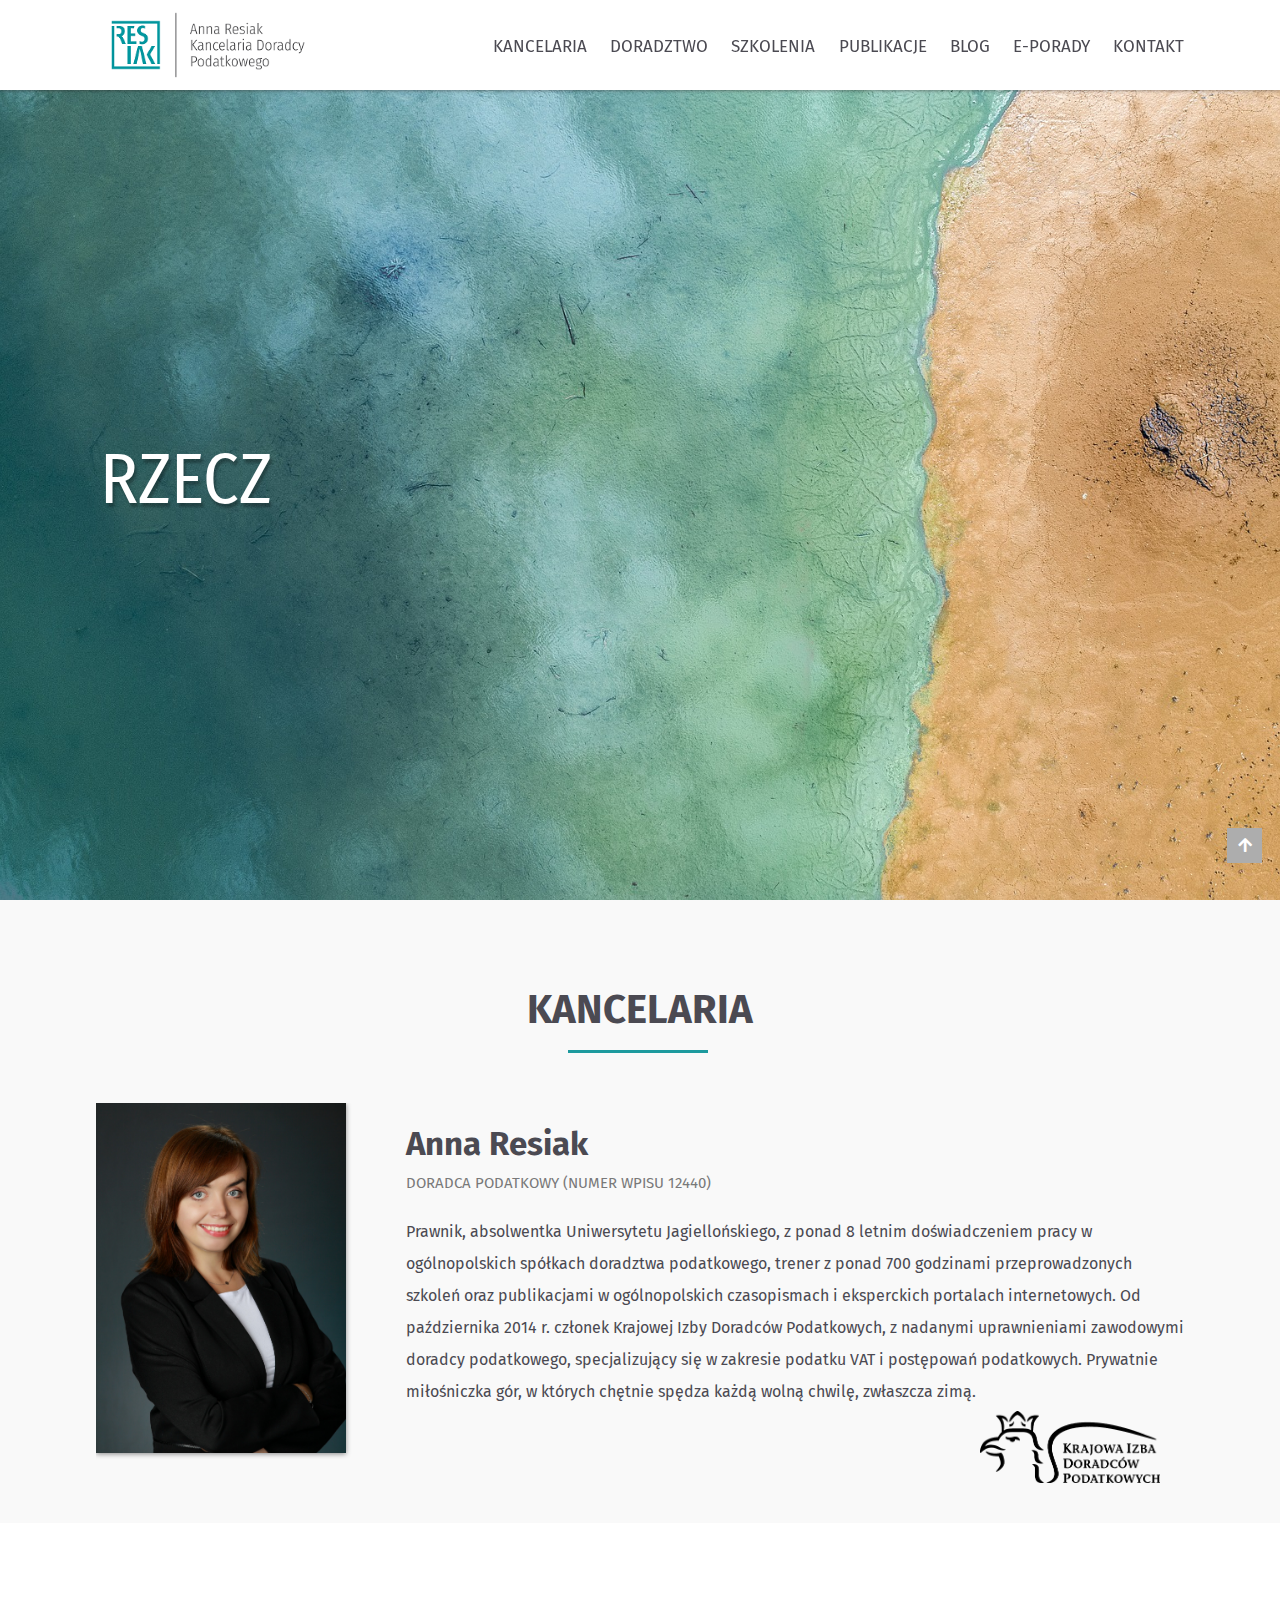
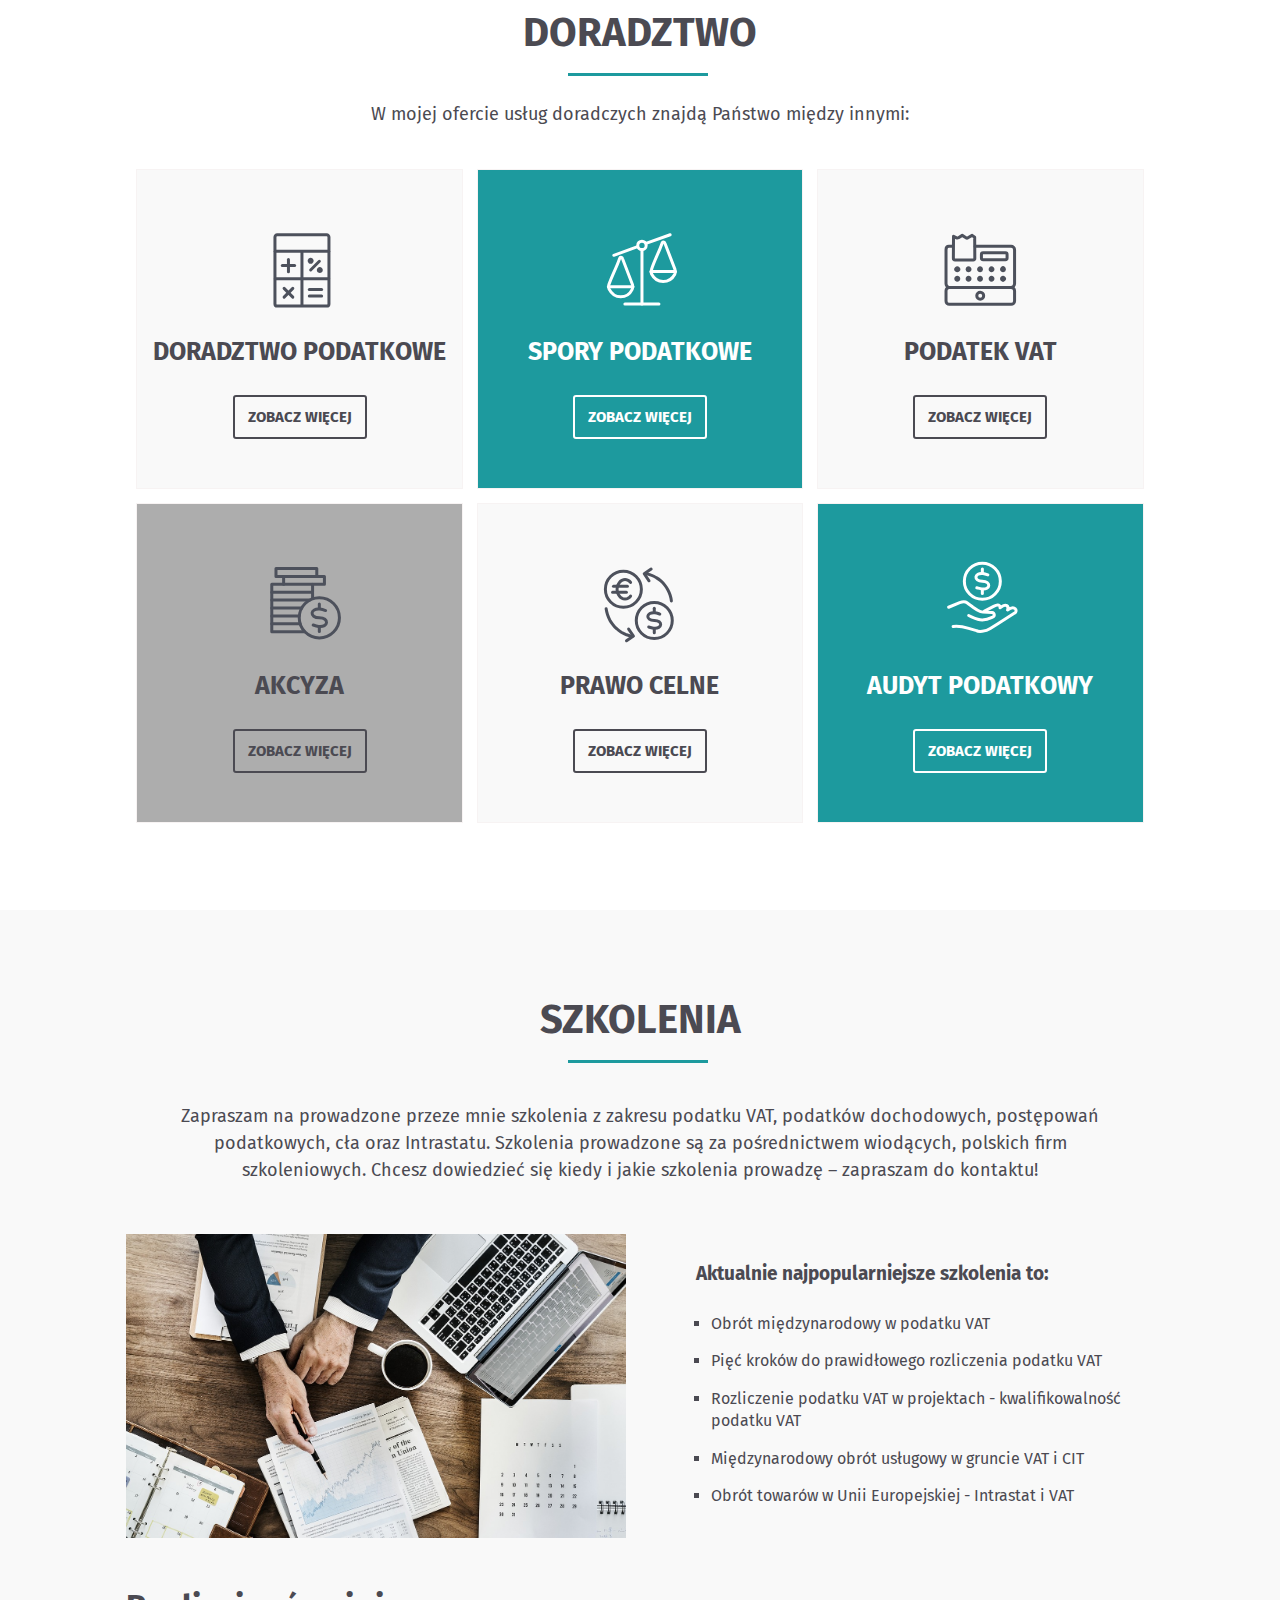
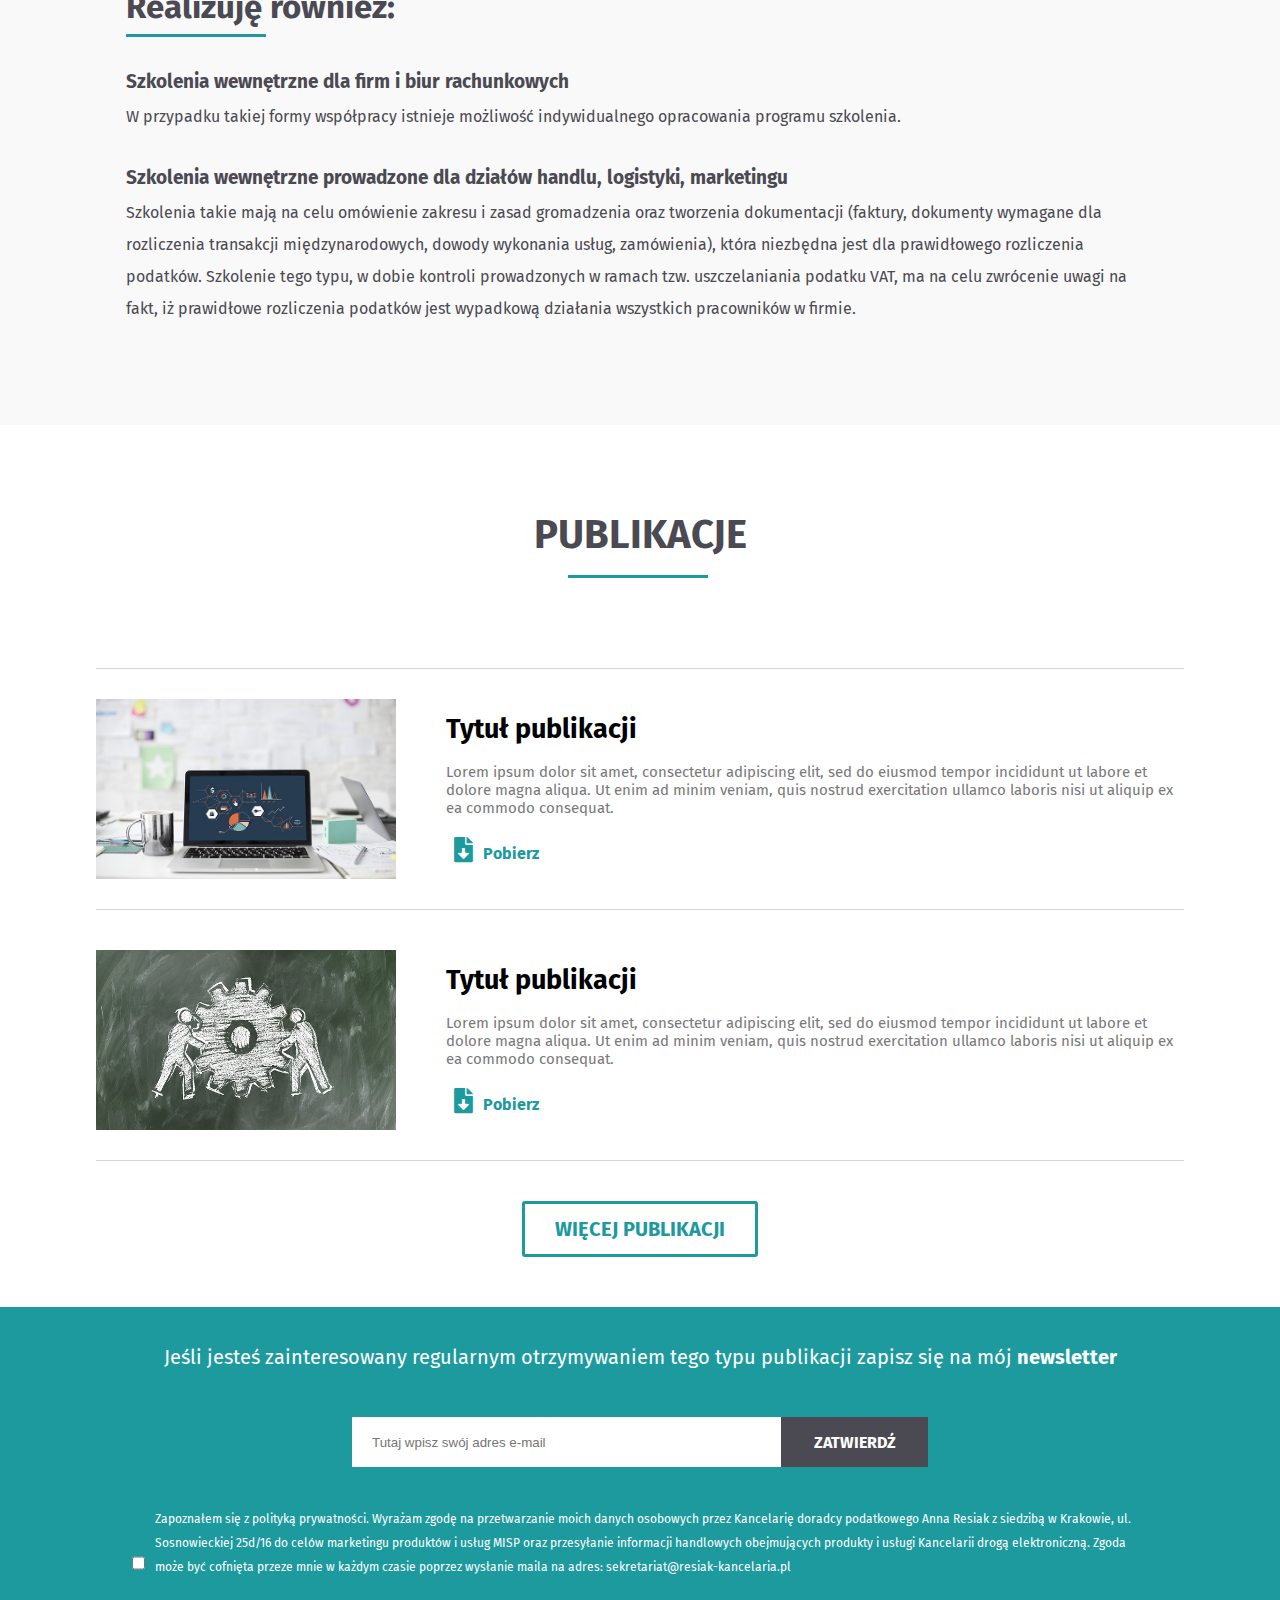
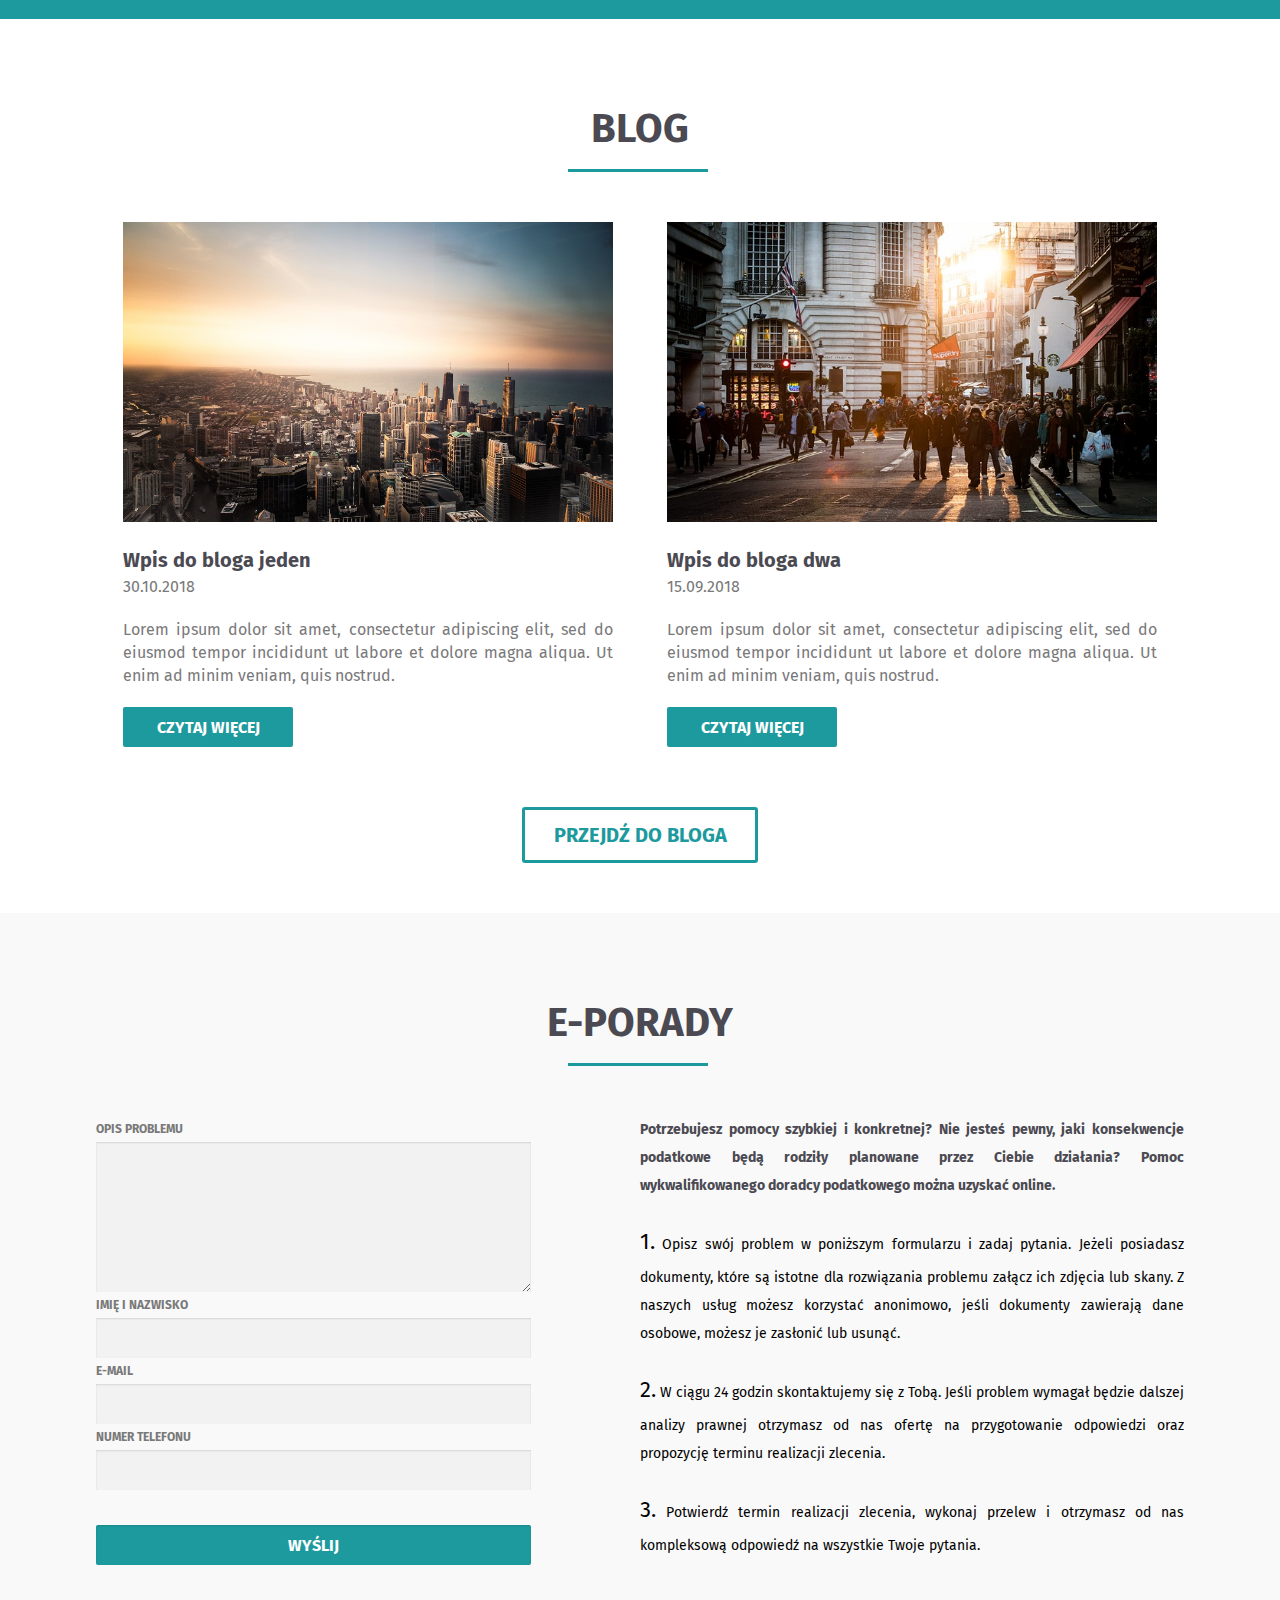
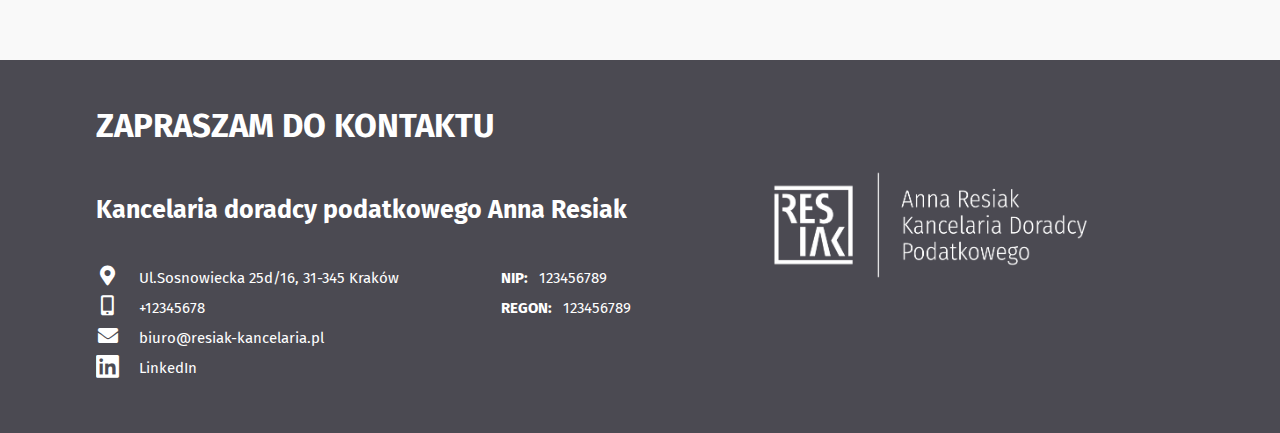
==== index.html @ d943ae85 "Added kdp logo" ====
<!doctype html>
<html lang="pl">
<head>
    <meta charset="utf-8">
    <meta name="viewport" content="width=device-width, initial-scale=1.0">
    <meta name="author" content="Marta Jablonska">
    <title>Kancelaria podatkowa Anna Resiak</title>
    <!--może tu jeszcze dodam coś od seo-->
    <link href="css/style.css" rel="stylesheet">
    <link rel="Sortcut icon" href="img/logo/logo.jpg">
</head>
    
<body>

<!-----------------------   HEADER   ------------------------->    
    <header class="header_bar">
            <div class="header_container container">
            <div clas="header_logo">
                <a href="#nav_main"><img class="logotype" src="img/logo/logotyp.png" alt="Logo Anna Resiak Kancelaria Doradcy Podatkowego"></a>
            </div>
            <nav class="header_nav">
                <button class="btn-nav" id="hamburger">Menu</button>
                <ul class="header_menu" id="menu">
                    <li><a href="#nav_kancelaria">Kancelaria</a></li>
                    <li><a href="#nav_doradztwo">Doradztwo</a></li>
                    <li><a href="#nav_szkolenia">Szkolenia</a></li>
                    <li><a href="#nav_publikacje">Publikacje</a></li>
                    <li><a href="#nav_blog">Blog</a></li>
                    <li><a href="#nav_porady">e-Porady</a></li>
                    <li><a href="#nav_kontakt">Kontakt</a></li>
                </ul>
            </nav>
        </div>    
    </header>
    
<!-----------------------     HERO    -------------------------> 
    
    <main>
    
    <span id="nav_main"></span>
    <section class="hero">
        <span id="nav_hero"></span>
        <div class="hero_title">
            <h1 id="typing"></h1>
        </div>
    </section>
    
<!--------------------    KANCELARIA    ----------------------->    
    <section class="kancelaria">
        <span id="nav_kancelaria"></span>
        <h2>Kancelaria</h2>
        <div class="kancelaria_container container">
            <img class="kancelaria_photo" src="img/resiak.jpg" alt="Zdjęcie Anny Resiak">    
            <div class="kancelaria_descr">
                <h3>Anna Resiak</h3>
                <h5>Doradca podatkowy (numer wpisu 12440)</h5>
                <p>Prawnik, absolwentka Uniwersytetu Jagiellońskiego, z ponad 8 letnim doświadczeniem pracy w ogólnopolskich spółkach doradztwa podatkowego, trener z ponad 700 godzinami przeprowadzonych szkoleń oraz publikacjami w ogólnopolskich czasopismach i eksperckich portalach internetowych. 
                Od października 2014 r. członek Krajowej Izby Doradców Podatkowych,  z nadanymi uprawnieniami zawodowymi doradcy podatkowego, specjalizujący się w zakresie podatku VAT i postępowań podatkowych. 
                Prywatnie miłośniczka gór, w których chętnie spędza każdą wolną chwilę, zwłaszcza zimą.</p>
            </div>
        </div>
        <img src="img/logo/logo_kdp.png" class="logo_kdp">
        <a href="#nav_main"><button class="btn-top"><span class="fas fa-arrow-up"></span></button></a>
    </section>
    
<!----------------------   DORADZTWO     ------------------>    
    
    <section class="doradztwo container">
        <span id="nav_doradztwo"></span>
        <h2>Doradztwo</h2>
        <p>W mojej ofercie usług doradczych znajdą Państwo między innymi:</p>
        <div class="doradztwo_container">
            <div class="doradztwo_item doradztwo_item-grey" id="doradztwo">
                <div class="doradztwo_header">
                    <img src="img/icons/doradztwo.svg" class="icons" alt="">
                    <h4>Doradztwo podatkowe</h4>
                    <button class="btn-show_more">Zobacz więcej</button>
                </div>
                <ul class="doradztwo_list">
                    <li><span class="fas fa-check"></span>Zajmuję się bieżącym doradztwem podatkowym na rzecz przedsiębiorców z różnych branż. Oferuję wiele wariantów współpracy w zależności od potrzeb naszych Klientów.</li>
                    <li><span class="fas fa-check"></span>Przygotowuję opinie i analizy prawne z zakresu podatków pośrednich, podatków dochodowych, podatku od nieruchomości oraz prawa celnego.</li>
                    <li><span class="fas fa-check"></span>Pomagam w tworzeniu i przekształcaniu działalności gospodarczej.</li>
                </ul>
                <button class="btn-close"><span class="fas fa-times"></span>
                </button>
            </div>
            
            <div class="doradztwo_item doradztwo_item-turkus">
                <div class="doradztwo_header">
                     <img src="img/icons/spory.svg" class="icons" alt="">
                    <h4>Spory podatkowe</h4>
                    <button class="btn-show_more">Zobacz więcej</button>
                </div>
                <ul class="doradztwo_list">
                    <li><span class="fas fa-check"></span>Oferuję pomoc profesjonalnego pełnomocnika w czasie trwania kontroli podatkowej i postępowania podatkowego z zakresu podatku VAT, PIT, CIT, Akcyzy.</li>
                    <li><span class="fas fa-check"></span>Reprezentuję klientów w postępowaniach przed sądami administracyjnymi.</li>
                    <li><span class="fas fa-check"></span>Analizuję akta sprawy, tworzę strategie działania podczas postępowań.</li>
                    <li><span class="fas fa-check"></span>Pomagam uzyskać rozłożenie zobowiązań podatkowych na raty.</li>
                    <li><span class="fas fa-check"></span>Pomagam w przygotowaniu wniosków o wydanie interpretacji indywidualnej.</li>
                </ul>
                <button class="btn-close"><span class="fas fa-times"></span></button>
            </div>
            
            <div class="doradztwo_item doradztwo_item-grey">
                <div class="doradztwo_header">
                    <img src="img/icons/vat.svg" class="icons" alt="">
                    <h4>Podatek VAT</h4>
                    <button class="btn-show_more">Zobacz więcej</button>
                </div>
                <ul class="doradztwo_list">
                    <li><span class="fas fa-check"></span>Przygotowuję opinie i analizy z zakresu podatku VAT.</li>
                    <li><span class="fas fa-check"></span>Tworzę regulaminy i instrukcje wewnętrzne m.in. z zakresu weryfikacji dostawców, dokumentowania obrotu międzynarodowego, wystawiania faktur i prowadzenia dokumentacji podatkowej, obowiązku stosowania VAT marży.</li>
                    <li><span class="fas fa-check"></span>Dokonuję weryfikacji prawidłowości odliczania podatku VAT, przygotowujemy analizy z zakresu obowiązku stosowania współczynnika proporcji (struktury) i tzw. preproporcji.</li>
                    <li><span class="fas fa-check"></span>Dokonuję analizy możliwości stosowania zwolnień podatkowych.</li>
                </ul>
                <button class="btn-close"><span class="fas fa-times"></span></button>
            </div>
            
            <div class="doradztwo_item doradztwo_item-darkgrey">
                <div class="doradztwo_header">
                    <img src="img/icons/akcyza.svg" class="icons" alt="">
                    <h4>Akcyza</h4>
                    <button class="btn-show_more">Zobacz więcej</button>
                </div>
                <ul class="doradztwo_list">
                    <li><span class="fas fa-check"></span>Oferuję pomoc w rozpoczęciu działalności podlegającej opodatkowaniu akcyzą oraz prowadzę bieżące doradztwo dla podatników podatku akcyzowego.</li>
                    <li><span class="fas fa-check"></span>Przygotowuję opinie i analizy z zakresu akcyzy.</li>
                    <li><span class="fas fa-check"></span>Analizuję możliwość stosowania zwolnień oraz preferencyjnych stawek akcyzy.</li>
                    <li><span class="fas fa-check"></span>Sprawdzam czy prowadzona działalność rodzi jakiekolwiek obowiązki na gruncie podatku akcyzowego.</li>
                </ul>
                <button class="btn-close"><span class="fas fa-times"></span></button>
            </div>
            
            <div class="doradztwo_item doradztwo_item-grey">
                <div class="doradztwo_header">
                    <img src="img/icons/clo.svg" class="icons" alt="">
                    <h4>Prawo celne</h4>
                    <button class="btn-show_more">Zobacz więcej</button>
                </div>
                <ul class="doradztwo_list">
                    <li><span class="fas fa-check"></span>Doradzam w zakresie obowiązku składania deklaracji Intrastat.</li>
                    <li><span class="fas fa-check"></span>Przygotowuję analizy problemów prawnych związanych z obrotem z państwami nienależącymi do UE.</li>
                    <li><span class="fas fa-check"></span>Reprezentuję swoich Klientów w postępowaniach przed organami celnymi oraz przed sądami administracyjnymi.</li>
                </ul>
                <button class="btn-close"><span class="fas fa-times"></span></button>
            </div>
            
            <div class="doradztwo_item doradztwo_item-turkus" >
                <div class="doradztwo_header">
                    <img src="img/icons/audyt.svg" class="icons" alt="">
                    <h4>Audyt podatkowy</h4>
                    <button class="btn-show_more">Zobacz więcej</button>
                </div>
                <ul class="doradztwo_list">
                    <li><span class="fas fa-check"></span>Badam prawidłowość rozliczeń podatku VAT i podatku dochodowego w wybranym przez podatnika okresie.</li>
                    <li><span class="fas fa-check"></span>Analizuję rozliczenia i dokumentowanie WDT, eksporty towarów i transakcji łańcuchowych.</li>
                    <li><span class="fas fa-check"></span>Prowadzę audyty specjalistyczne m.in. w branży turystycznej (obowiązek stosowania VAT marży i sposób rozliczenia usług), w branży transportowej, instytucjach kultury, fundacjach i stowarzyszeniach.</li>
                    <li><span class="fas fa-check"></span>Przeprowadzam tzw. przeglądy due dilligence w przypadku planowania przejęcia, fuzji lub zakupu innej jednostki.</li>
                    <li><span class="fas fa-check"></span>Oferuję możliwość prowadzenia audytu u Klienta, a także zdalnie, na podstawie wybranej i przesłanej próbki dokumentów.</li>
                </ul>
                <button class="btn-close"><span class="fas fa-times"></span></button>
            </div>
            
        </div>
    </section>
    
<!-----------------      SZKOLENIA      ---------------------->    
    <section class="szkolenia">
        <span id="nav_szkolenia"></span>
        <div class="container">
            <h2>Szkolenia</h2>
            <div class="szkolenia_description">
               <p class="parag_after_h2">Zapraszam na prowadzone przeze mnie szkolenia z zakresu podatku VAT, podatków dochodowych, postępowań podatkowych, cła oraz Intrastatu. Szkolenia prowadzone są za pośrednictwem wiodących, polskich firm szkoleniowych. Chcesz dowiedzieć się kiedy i jakie szkolenia prowadzę – zapraszam do kontaktu!</p>
            </div>
            <div class="szkolenia_container">
                <div class="szkolenia_list">
                    <div>
                        <img src="img/szkolenia.jpg" alt="Biurko podczas szkolenia z laptopem, rękami prowadzącego szkolenie, papierami szkoleniowymi">
                    </div>
                    <div>
                        <h4>Aktualnie najpopularniejsze szkolenia to:</h4>
                        <ul>
                            <li>Obrót międzynarodowy w podatku VAT</li>
                            <li>Pięć kroków do prawidłowego rozliczenia podatku VAT</li>
                            <li>Rozliczenie podatku VAT w projektach - kwalifikowalność podatku VAT</li>
                            <li>Międzynarodowy obrót usługowy w gruncie VAT i CIT</li>
                            <li>Obrót towarów w Unii Europejskiej - Intrastat i VAT</li>
                        </ul>
                    </div>
                </div>
                
                <div class="szkolenia_aside">
                    <div>
                        <h3>Realizuję również:</h3>
                    </div>
                    <div>
                        <h4>Szkolenia wewnętrzne dla firm i biur rachunkowych</h4>
                     <p>W przypadku takiej formy współpracy istnieje możliwość indywidualnego opracowania programu szkolenia.</p>
                    </div>
                    <div>
                        <h4>Szkolenia wewnętrzne prowadzone dla działów handlu, logistyki, marketingu</h4>
                       <p>Szkolenia takie mają na celu omówienie zakresu i zasad gromadzenia oraz tworzenia dokumentacji (faktury, dokumenty wymagane dla rozliczenia transakcji międzynarodowych, dowody wykonania usług, zamówienia), która niezbędna jest dla prawidłowego rozliczenia podatków. Szkolenie tego typu, w dobie kontroli prowadzonych w ramach tzw. uszczelaniania podatku VAT, ma na celu zwrócenie uwagi na fakt, iż prawidłowe rozliczenia podatków jest wypadkową działania wszystkich pracowników w firmie.</p>
                    </div>
                
                </div>
            </div>

        </div>
    </section>
    
 <!-----------------       PUBLIKACJE   ---------------------->    
     <section class="publikacje container">
        <span id="nav_publikacje"></span>
        <h2>Publikacje</h2>
        <div class="publikacje_item first">
            <img src="img/publikacje/public1.jpg" alt="">
            <div>  
                <h6>Tytuł publikacji</h6>
                <p>Lorem ipsum dolor sit amet, consectetur adipiscing elit, sed do eiusmod tempor incididunt ut labore et dolore magna aliqua. Ut enim ad minim veniam, quis nostrud exercitation ullamco laboris nisi ut aliquip ex ea commodo consequat.</p>
                <button><span class="fas fa-file-download icon-btn"></span>Pobierz</button>
            </div>        
        </div>
         <div class="publikacje_item">
            <img src="img/publikacje/public2.jpg" alt="">
            <div>  
                <h6>Tytuł publikacji</h6>
                <p>Lorem ipsum dolor sit amet, consectetur adipiscing elit, sed do eiusmod tempor incididunt ut labore et dolore magna aliqua. Ut enim ad minim veniam, quis nostrud exercitation ullamco laboris nisi ut aliquip ex ea commodo consequat.</p>
                <button><span class="fas fa-file-download icon-btn"></span>Pobierz</button>
            </div>        
        </div>
        <div class="btn-other_page">
            <a href="publikacje.html">
            <button src='publikacje.html'>Więcej publikacji</button></a>
        </div>
    </section>   
    
    <section class="newsletter">
            <p>Jeśli jesteś zainteresowany regularnym otrzymywaniem tego typu publikacji zapisz się na mój <span class="bold">newsletter</span></p> 
            <form class="newsletter_form">
                <input placeholder="Tutaj wpisz swój adres e-mail">
                <button type="submit">Zatwierdź</button>
            </form>
             <div class="checkbox">
                <input type="checkbox">
                <p class="p-check">Zapoznałem się z polityką prywatności. Wyrażam zgodę na przetwarzanie moich danych osobowych przez Kancelarię doradcy podatkowego Anna Resiak z siedzibą w Krakowie, ul. Sosnowieckiej 25d/16 do celów marketingu produktów i usług MISP oraz przesyłanie informacji handlowych obejmujących produkty i usługi Kancelarii drogą elektroniczną. Zgoda może być cofnięta przeze mnie w każdym czasie poprzez wysłanie maila na adres: sekretariat@resiak-kancelaria.pl</p>
            </div>
    </section>
    
    
<!----------------------     BLOG     ----------------------->    
    <section class="blog">
        <span id="nav_blog"></span>
        <h2>Blog</h2>
        <div class="blog_container container">
            <div class="blog_item">
                <img src='img/blog/blog1.jpg' alt="">
                <h4>Wpis do bloga jeden</h4>
                <p class="blog_data">30.10.2018</p>
                <p>Lorem ipsum dolor sit amet, consectetur adipiscing elit, sed do eiusmod tempor incididunt ut labore et dolore magna aliqua. Ut enim ad minim veniam, quis nostrud.</p>
                <a href="wpisy/wpis1.html"><button  class="btn-turkus">Czytaj więcej</button></a>
            </div>
            <div class="blog_item">
                <img src='img/blog/blog2.jpg' alt="">
                <h4>Wpis do bloga dwa</h4>
                <p class="blog_data">15.09.2018</p>
                <p>Lorem ipsum dolor sit amet, consectetur adipiscing elit, sed do eiusmod tempor incididunt ut labore et dolore magna aliqua. Ut enim ad minim veniam, quis nostrud.</p>
                <button class="btn-turkus">Czytaj więcej</button>
            </div>
        </div>
        <div class="btn-other_page">
            <a href="blog.html"><button>Przejdź do bloga</button></a>
        </div>
    </section>
  
 <!----------------------     PORADY    ----------------------->   
    <section class="porady">
        <span id="nav_porady"></span>
        <h2>E-porady</h2>
        <div class="container">
            <div class="porady_container">
                <div class="porady_form">
                    <form>
                        <label>Opis problemu</label>
                        <textarea></textarea>
                        <label>Imię i nazwisko</label>
                        <input>
                        <label>E-mail</label>
                        <input>
                        <label>Numer telefonu</label>
                        <input>
                        <button class="btn-turkus">Wyślij</button>
                    </form>
                </div>
                <div class="porady_descr">
                    <p class="porady_title">Potrzebujesz pomocy szybkiej i konkretnej? Nie jesteś pewny, jaki konsekwencje podatkowe będą rodziły planowane przez Ciebie działania? Pomoc wykwalifikowanego doradcy podatkowego można uzyskać online.</p>
                    <p><span>1.</span> Opisz swój problem w poniższym formularzu i zadaj pytania. Jeżeli posiadasz dokumenty, które są istotne dla rozwiązania problemu załącz ich zdjęcia lub skany. Z naszych usług możesz korzystać anonimowo, jeśli dokumenty zawierają dane osobowe, możesz je zasłonić lub usunąć.</p>
                    <p><span>2.</span> W ciągu 24 godzin skontaktujemy się z Tobą. Jeśli problem wymagał będzie dalszej analizy prawnej otrzymasz   od nas ofertę na  przygotowanie odpowiedzi oraz propozycję terminu realizacji zlecenia.</p>
                    <p><span>3.</span> Potwierdź termin realizacji zlecenia, wykonaj przelew i otrzymasz od nas kompleksową odpowiedź na wszystkie Twoje pytania.</p>
                </div>
            </div>
        </div>    
    </section>
    
    </main>
    
<!--------------------------    FOOTER    ----------------->
    
    <footer>
        <div class="container">
            <span id="nav_kontakt"></span>
            <div class="footer">
                <div class="footer_left">
                    <div class="footer_title">
                        <h3>Zapraszam do kontaktu </h3>
                    </div>
                    <h4>Kancelaria doradcy podatkowego Anna Resiak</h4>
                    <div class="footer_contact">
                        <div class="footer_adres">    
                            <div class="footer_icons">
                                 <p><span class="fas fa-map-marker-alt icon"></span></p>
                                <p><span class="fas fa-mobile-alt icon"></span></p>
                                <p><span class="fas fa-envelope icon"></span></p>
                                <a href="https://www.linkedin.com/in/annaresiak/" target="_blank"><span class="fab fa-linkedin"></span>
                                </a>
                            </div>
                            <div>
                                 <p>Ul.Sosnowiecka 25d/16, 31-345 Kraków</p>
                                <p>+12345678</p>
                                <p>biuro@resiak-kancelaria.pl</p>
                                <p>LinkedIn</p>
                            </div>
                        </div>
                        <div class="footer_numbers">
                            <p><span class="bold">NIP:</span> 123456789</p>
                            <p><span class="bold">REGON:</span> 123456789</p>
                        </div>
                    </div>
                </div> 
                <div class="footer_right">
                    <img src="img/logo/logotyp_white.png" class="logo_footer">
                </div>
                
            </div>
        </div>
    </footer>
        <script src="js/jquery.js"></script>
        <script src="js/scroll.js"></script>
        <script src="js/expand.js"></script>
        <script src="js/typing.js"></script>
        <script src="js/slide.js"></script>
        <script src="js/menu.js"></script>
    </body>
</html>
---- css/style.css ----
/* http://meyerweb.com/eric/tools/css/reset/ 
   v2.0 | 20110126
   License: none (public domain)
*/
@import url("https://use.fontawesome.com/releases/v5.3.1/css/all.css");
@import url("https://fonts.googleapis.com/css?family=Fira+Sans|Fira+Sans+Condensed");
html, body, div, span, applet, object, iframe,
h1, h2, h3, h4, h5, h6, p, blockquote, pre,
a, abbr, acronym, address, big, cite, code,
del, dfn, em, img, ins, kbd, q, s, samp,
small, strike, strong, sub, sup, tt, var,
b, u, i, center,
dl, dt, dd, ol, ul, li,
fieldset, form, label, legend,
table, caption, tbody, tfoot, thead, tr, th, td,
article, aside, canvas, details, embed,
figure, figcaption, footer, header, hgroup,
menu, nav, output, ruby, section, summary,
time, mark, audio, video {
  margin: 0;
  padding: 0;
  border: 0;
  font-size: 100%;
  font: inherit;
  vertical-align: baseline; }

/* HTML5 display-role reset for older browsers */
article, aside, details, figcaption, figure,
footer, header, hgroup, menu, nav, section {
  display: block; }

body {
  line-height: 1; }

ol, ul {
  list-style: none; }

blockquote, q {
  quotes: none; }

blockquote:before, blockquote:after,
q:before, q:after {
  content: '';
  content: none; }

table {
  border-collapse: collapse;
  border-spacing: 0; }

/*add reset button style */
[role="button"],
input[type="submit"],
input[type="reset"],
input[type="button"],
button {
  -webkit-box-sizing: content-box;
  box-sizing: content-box; }

/* Reset `button` and button-style `input` default styles */
input[type="submit"],
input[type="reset"],
input[type="button"],
button {
  background: none;
  border: 0;
  color: inherit;
  /* cursor: default; */
  font: inherit;
  line-height: normal;
  overflow: visible;
  padding: 0;
  -webkit-appearance: button;
  /* for input */
  -webkit-user-select: none;
  /* for button */
  -moz-user-select: none;
  -ms-user-select: none; }

input::-moz-focus-inner,
button::-moz-focus-inner {
  border: 0;
  padding: 0; }

h1 {
  font-size: 70px;
  font-family: "Fira Sans Condensed", sans-serif;
  text-shadow: 2px 4px 3px rgba(0, 0, 0, 0.3);
  text-transform: uppercase;
  color: #ffffff; }

@media (max-width: 800px) {
  h1 {
    font-size: 60px; } }

h2 {
  font-size: 40px;
  font-weight: bold;
  line-height: 1.5;
  margin: 0 auto;
  padding-top: 80px;
  padding-bottom: 60px;
  text-align: center;
  text-transform: uppercase;
  width: 400px;
  font-family: "Fira Sans", sans-serif;
  color: #4B4A52; }

@media (max-width: 1100px) {
  h2 {
    padding-top: 45px;
    padding-bottom: 45px; } }

h2:after {
  content: '';
  display: table;
  height: 3px;
  width: 140px;
  background-color: #1D9A9E;
  position: relative;
  top: 10px;
  left: 32%; }

h3 {
  font-size: 33px;
  font-weight: bold;
  margin-bottom: 15px;
  color: #4B4A52; }

h4 {
  font-size: 19px;
  font-weight: bold;
  margin-bottom: 30px; }

h5 {
  color: #79797A;
  font-size: 15px;
  text-transform: uppercase;
  margin-bottom: 25px; }

p {
  line-height: 2;
  margin-bottom: 20px; }

@media (max-width: 1100px) {
  p {
    margin-bottom: 5px;
    line-height: 1.7; } }

.icon {
  margin-right: 20px;
  font-size: 20px; }

.p-check {
  font-size: 12px !important;
  color: #ADADAD; }

.fa-check {
  margin-right: 10px;
  font-size: 13px; }

.bold {
  font-weight: bold; }

.parag_after_h2 {
  -ms-flex-item-align: center;
      align-self: center;
  color: #4B4A52;
  text-align: center;
  font-size: 18px;
  width: 90%;
  line-height: 1.5; }

@media (max-width: 400px) {
  h2 {
    width: 200px; }
  h2:after {
    content: '';
    display: table;
    height: 3px;
    width: 100px;
    background-color: #1D9A9E;
    position: relative;
    top: 10px;
    left: 27%; } }

button {
  cursor: pointer; }

.btn-turkus {
  border-radius: 2px;
  background-color: #1D9A9E;
  color: #ffffff;
  font-weight: bold;
  text-transform: uppercase; }

.btn-turkus:hover {
  background-color: #1eb2b7; }

.btn-other_page {
  display: -webkit-box;
  display: -ms-flexbox;
  display: flex;
  -webkit-box-pack: center;
      -ms-flex-pack: center;
          justify-content: center;
  margin: auto;
  margin-bottom: 50px; }
  .btn-other_page button {
    border: 3px solid #1D9A9E;
    color: #1D9A9E;
    border-radius: 3px;
    width: 230px;
    height: 50px;
    text-transform: uppercase;
    font-size: 20px;
    font-weight: bold; }
  .btn-other_page button:hover {
    color: #ffffff;
    background-color: #1D9A9E; }

.btn-top {
  width: 35px;
  height: 35px;
  background-color: #ADADAD;
  position: fixed;
  top: 92vh;
  right: 18px; }
  .btn-top .fa-arrow-up {
    color: #ffffff; }

.btn-top:hover {
  background-color: #1D9A9E; }

* {
  -webkit-box-sizing: border-box;
          box-sizing: border-box; }

body {
  font-family: "Fira Sans", sans-serif; }

a {
  color: inherit;
  text-decoration: none; }
  a:hover {
    text-decoration: none; }

:hover {
  -webkit-transition: all 0.3s;
  -o-transition: all 0.3s;
  transition: all 0.3s; }

.container {
  width: 85vw;
  max-width: 1300px;
  margin: auto;
  overflow-y: hidden; }

@media (max-width: 1200px) {
  .container {
    width: 90vw; } }

.header_bar {
  height: 90px;
  position: fixed;
  background-color: #ffffff;
  width: 100%;
  z-index: 2;
  -webkit-box-shadow: 0 1px #FFFFFF inset, 0 1px 3px rgba(34, 25, 25, 0.4);
          box-shadow: 0 1px #FFFFFF inset, 0 1px 3px rgba(34, 25, 25, 0.4); }

.header_container {
  display: -webkit-box;
  display: -ms-flexbox;
  display: flex;
  -webkit-box-orient: horizontal;
  -webkit-box-direction: normal;
      -ms-flex-direction: row;
          flex-direction: row;
  -webkit-box-pack: justify;
      -ms-flex-pack: justify;
          justify-content: space-between;
  -webkit-box-align: center;
      -ms-flex-align: center;
          align-items: center;
  padding-top: 5px;
  padding-bottom: 5px; }

.header_nav {
  display: -webkit-box;
  display: -ms-flexbox;
  display: flex;
  -webkit-box-orient: horizontal;
  -webkit-box-direction: normal;
      -ms-flex-direction: row;
          flex-direction: row;
  -webkit-box-pack: end;
      -ms-flex-pack: end;
          justify-content: flex-end;
  width: 90%; }

.header_menu {
  width: 80%;
  height: 100%;
  margin: 0;
  display: -webkit-box;
  display: -ms-flexbox;
  display: flex;
  -webkit-box-orient: horizontal;
  -webkit-box-direction: normal;
      -ms-flex-direction: row;
          flex-direction: row;
  -webkit-box-pack: justify;
      -ms-flex-pack: justify;
          justify-content: space-between;
  font-family: "Fira Sans", sans-serif; }
  .header_menu li {
    font-size: 17px;
    text-transform: uppercase; }
    .header_menu li a {
      color: #4B4A52;
      font-weight: 400; }
    .header_menu li a:hover {
      color: #1D9A9E; }

.btn-nav {
  text-transform: uppercase;
  font-size: 17px;
  color: #4B4A52;
  font-weight: 400; }

@media (max-width: 1200px) {
  .header_menu {
    width: 90%; } }

@media (max-width: 1000px) {
  .header_menu {
    width: 97%; } }

@media (min-width: 951px) {
  .btn-nav {
    display: none; } }

@media (max-width: 950px) {
  .btn-nav {
    display: block; }
  .header_menu {
    display: -webkit-box;
    display: -ms-flexbox;
    display: flex;
    -webkit-box-orient: vertical;
    -webkit-box-direction: normal;
        -ms-flex-direction: column;
            flex-direction: column;
    -webkit-box-align: center;
        -ms-flex-align: center;
            align-items: center;
    position: absolute;
    top: 90px;
    left: 0;
    height: 50vh;
    width: 100vw;
    background-color: #ffff;
    padding-left: auto;
    padding-top: 15px;
    padding-bottom: 15px;
    line-height: 1;
    -webkit-box-shadow: 0 1px #FFFFFF inset, 0 1px 3px rgba(34, 25, 25, 0.4);
            box-shadow: 0 1px #FFFFFF inset, 0 1px 3px rgba(34, 25, 25, 0.4); } }

.logotype {
  height: 80px;
  width: auto; }

.header_publikacje {
  display: -webkit-box;
  display: -ms-flexbox;
  display: flex;
  -webkit-box-orient: horizontal;
  -webkit-box-direction: normal;
      -ms-flex-direction: row;
          flex-direction: row;
  -webkit-box-pack: end;
      -ms-flex-pack: end;
          justify-content: flex-end;
  margin-right: 0; }

.hero {
  height: 100vh;
  background: url(../../img/backgrounds/morze.jpg);
  background-size: cover;
  background-position: center;
  background-attachment: fixed;
  display: -webkit-box;
  display: -ms-flexbox;
  display: flex;
  -webkit-box-align: center;
      -ms-flex-align: center;
          align-items: center;
  /*filter: brightness(0.5)*/ }
  .hero img {
    width: 100%; }

.hero_title {
  position: relative;
  top: 30px;
  left: 100px; }

/*on publikacje page*/
.hero_publikacje {
  background: url(../../img/backgrounds/wiezowce.jpg);
  height: 100vh; }

@media (max-width: 800px) {
  .hero_title {
    position: relative;
    top: 30px;
    left: 20px; } }

@media (max-width: 600px) {
  .hero_title {
    position: relative;
    top: 30px;
    left: 0; } }

.kancelaria {
  font-family: "Fira Sans", sans-serif;
  background-color: #F9F9F9;
  color: #000000;
  position: relative; }

.kancelaria_container {
  display: -webkit-box;
  display: -ms-flexbox;
  display: flex;
  -webkit-box-orient: horizontal;
  -webkit-box-direction: normal;
      -ms-flex-direction: row;
          flex-direction: row;
  -webkit-box-align: center;
      -ms-flex-align: center;
          align-items: center;
  padding-bottom: 70px; }

.kancelaria_photo {
  height: 350px;
  width: auto;
  margin: 0;
  -webkit-box-shadow: 0 1px 5px rgba(0, 0, 0, 0.46);
          box-shadow: 0 1px 5px rgba(0, 0, 0, 0.46); }

.kancelaria_descr {
  margin-left: 60px;
  width: 75%; }
  .kancelaria_descr p {
    color: #4B4A52; }

.logo_kdp {
  width: 180px;
  height: auto;
  position: absolute;
  bottom: 40px;
  right: 120px; }

@media (max-width: 1000px) {
  .kancelaria_descr {
    margin-left: 30px;
    width: 75%; }
    .kancelaria_descr p {
      color: #4B4A52;
      font-size: 15px; } }

@media (max-width: 800px) {
  .kancelaria_container {
    display: -webkit-box;
    display: -ms-flexbox;
    display: flex;
    -webkit-box-orient: vertical;
    -webkit-box-direction: normal;
        -ms-flex-direction: column;
            flex-direction: column; }
  .kancelaria_descr {
    margin-left: 0;
    margin-top: 30px;
    width: 100%;
    text-align: justify; } }

.doradztwo {
  font-family: "Fira Sans", sans-serif; }
  .doradztwo h2 {
    padding-bottom: 30px; }
  .doradztwo p {
    text-align: center;
    margin: 0;
    font-size: 18px;
    color: #4B4A52;
    margin-bottom: 30px; }

.doradztwo_container {
  margin: auto;
  margin-top: 30px;
  display: -webkit-box;
  display: -ms-flexbox;
  display: flex;
  -ms-flex-wrap: wrap;
      flex-wrap: wrap;
  -webkit-box-pack: center;
      -ms-flex-pack: center;
          justify-content: center; }

.doradztwo_item {
  -webkit-box-sizing: border-box;
          box-sizing: border-box;
  width: 30%;
  border: 1px solid black;
  height: 320px;
  display: -webkit-box;
  display: -ms-flexbox;
  display: flex;
  -webkit-box-orient: vertical;
  -webkit-box-direction: normal;
      -ms-flex-direction: column;
          flex-direction: column;
  -webkit-box-pack: center;
      -ms-flex-pack: center;
          justify-content: center;
  -webkit-box-align: center;
      -ms-flex-align: center;
          align-items: center;
  border: 1px solid #f7f3f3;
  padding: 10px;
  margin: 7px; }
  .doradztwo_item .btn-show_more {
    width: 130px;
    height: 40px;
    border-radius: 3px;
    text-transform: uppercase;
    font-weight: bold;
    font-size: 15px; }
  .doradztwo_item h4 {
    text-transform: uppercase;
    font-size: 25px; }
  .doradztwo_item .doradztwo_list {
    display: none; }
  .doradztwo_item .btn-close {
    display: none; }

@media (max-width: 1200px) {
  .doradztwo_item {
    width: 30%;
    height: 270px; }
    .doradztwo_item h4 {
      font-size: 20px; } }

.doradztwo_header {
  display: -webkit-box;
  display: -ms-flexbox;
  display: flex;
  -webkit-box-orient: vertical;
  -webkit-box-direction: normal;
      -ms-flex-direction: column;
          flex-direction: column;
  margin: auto;
  -webkit-box-align: center;
      -ms-flex-align: center;
          align-items: center; }

.doradztwo_item-grey {
  background-color: #F9F9F9; }
  .doradztwo_item-grey h4 {
    color: #4B4A52; }
  .doradztwo_item-grey .btn-show_more {
    border: 2px solid #4B4A52;
    color: #4B4A52; }
    .doradztwo_item-grey .btn-show_more:hover {
      background-color: #4B4A52;
      color: #F9F9F9; }
  .doradztwo_item-grey .doradztwo_list li {
    color: #4B4A52; }
  .doradztwo_item-grey .btn-close {
    color: #4B4A52; }

.doradztwo_item-turkus {
  background-color: #1D9A9E; }
  .doradztwo_item-turkus h4 {
    color: #ffffff; }
  .doradztwo_item-turkus .btn-show_more {
    border: 2px solid #ffffff;
    color: #ffffff; }
    .doradztwo_item-turkus .btn-show_more:hover {
      background-color: #ffffff;
      color: #1eb2b7; }
  .doradztwo_item-turkus .doradztwo_list li {
    color: #ffffff; }
  .doradztwo_item-turkus .btn-close {
    color: #ffffff; }

.doradztwo_item-darkgrey {
  background-color: #ADADAD; }
  .doradztwo_item-darkgrey h4 {
    color: #4B4A52; }
  .doradztwo_item-darkgrey .btn-show_more {
    border: 2px solid #4B4A52;
    color: #4B4A52; }
    .doradztwo_item-darkgrey .btn-show_more:hover {
      background-color: #4B4A52;
      color: #ADADAD; }
  .doradztwo_item-darkgrey .doradztwo_list li {
    color: #4B4A52; }
  .doradztwo_item-darkgrey .btn-close {
    color: #4B4A52; }

.icons {
  width: 100px;
  height: auto;
  margin-bottom: 20px; }

/*style to display one item from doradztwo*/
.hide {
  display: none; }

.show {
  width: 94%;
  display: -webkit-box;
  display: -ms-flexbox;
  display: flex;
  -webkit-box-orient: horizontal;
  -webkit-box-direction: normal;
      -ms-flex-direction: row;
          flex-direction: row;
  -webkit-box-align: center;
      -ms-flex-align: center;
          align-items: center;
  -webkit-box-ordinal-group: 2;
      -ms-flex-order: 1;
          order: 1;
  position: relative; }
  .show .btn-show_more {
    display: none; }
  .show .doradztwo_list {
    width: 50%;
    display: block;
    width: auto;
    line-height: 1.5;
    font-size: 16px;
    margin: 20px; }
    .show .doradztwo_list li {
      margin: 7px; }
  .show .doradztwo_header {
    width: 60%;
    padding: 10px; }
  .show .btn-close {
    display: block;
    position: absolute;
    top: 20px;
    right: 25px;
    font-size: 23px; }

.decrease {
  width: 18%;
  height: 200px;
  -webkit-box-ordinal-group: 3;
      -ms-flex-order: 2;
          order: 2; }
  .decrease h4 {
    font-size: 15px;
    margin-bottom: 15px; }
  .decrease .icons {
    width: 70px;
    height: auto;
    margin-bottom: 10px; }
  .decrease .btn-show_more {
    width: 100px;
    height: 30px;
    border-radius: 3px;
    text-transform: uppercase;
    font-weight: bold;
    font-size: 13px; }

@media (max-width: 600px) {
  .doradztwo {
    display: none; } }

.szkolenia {
  margin-top: 80px;
  font-family: "Fira Sans", sans-serif;
  background-color: #F9F9F9;
  color: #000000; }
  .szkolenia h2 {
    padding-bottom: 50px; }

.szkolenia_description {
  display: -webkit-box;
  display: -ms-flexbox;
  display: flex;
  -webkit-box-orient: vertical;
  -webkit-box-direction: normal;
      -ms-flex-direction: column;
          flex-direction: column;
  -webkit-box-pack: center;
      -ms-flex-pack: center;
          justify-content: center;
  margin: auto;
  width: 100%; }

.szkolenia_container {
  margin-top: 30px;
  padding: 0 30px;
  display: -webkit-box;
  display: -ms-flexbox;
  display: flex;
  -webkit-box-orient: vertical;
  -webkit-box-direction: normal;
      -ms-flex-direction: column;
          flex-direction: column; }
  .szkolenia_container h4 {
    color: #4B4A52; }

.szkolenia_list {
  display: -webkit-box;
  display: -ms-flexbox;
  display: flex;
  -webkit-box-orient: horizontal;
  -webkit-box-direction: normal;
      -ms-flex-direction: row;
          flex-direction: row;
  padding-bottom: 50px; }
  .szkolenia_list h4 {
    margin-top: 30px; }
  .szkolenia_list img {
    width: 500px;
    height: auto;
    margin-right: 70px; }
  .szkolenia_list ul {
    list-style-type: square;
    color: #4B4A52; }
  .szkolenia_list li {
    margin: 15px;
    line-height: 1.4; }

.szkolenia_aside {
  display: -webkit-box;
  display: -ms-flexbox;
  display: flex;
  -webkit-box-orient: vertical;
  -webkit-box-direction: normal;
      -ms-flex-direction: column;
          flex-direction: column;
  padding-bottom: 80px; }
  .szkolenia_aside h3 {
    margin-bottom: 30px; }
  .szkolenia_aside h3:after {
    content: '';
    display: table;
    height: 3px;
    width: 140px;
    background-color: #1D9A9E;
    position: relative;
    top: 10px;
    left: 0%; }
  .szkolenia_aside h4 {
    margin-top: 15px;
    margin-bottom: 10px; }
  .szkolenia_aside p {
    color: #4B4A52; }

@media (max-width: 1200px) {
  .szkolenia_list h4 {
    margin-top: 10px; }
  .szkolenia_list li {
    margin: 10px 0;
    line-height: 1.4; }
  .szkolenia_list img {
    width: 400px;
    height: auto;
    margin-right: 45px; }
  .szkolenia_container {
    padding: 0; } }

@media (max-width: 1000px) {
  .szkolenia p {
    font-size: 17px; }
  .szkolenia_list {
    display: -webkit-box;
    display: -ms-flexbox;
    display: flex;
    -webkit-box-orient: vertical;
    -webkit-box-direction: normal;
        -ms-flex-direction: column;
            flex-direction: column;
    padding-bottom: 30px; }
    .szkolenia_list img {
      width: 100%;
      margin-right: 0;
      margin-bottom: 20px; }
    .szkolenia_list ul {
      margin-left: 20px; }
  .szkolenia_aside * > p {
    font-size: 17px; } }

@media (max-width: 800px) {
  .szkolenia {
    text-align: justify; }
  .szkolenia_description p {
    text-align: justify;
    width: 100%; } }

.blog_container {
  display: -webkit-box;
  display: -ms-flexbox;
  display: flex;
  -webkit-box-orient: horizontal;
  -webkit-box-direction: normal;
      -ms-flex-direction: row;
          flex-direction: row;
  -ms-flex-pack: distribute;
      justify-content: space-around;
  margin-bottom: 60px; }

.blog_item {
  width: 45%;
  color: #4B4A52; }
  .blog_item img {
    width: 100%;
    height: 300px; }
  .blog_item h4 {
    font-size: 20px;
    margin-top: 25px;
    margin-bottom: 5px; }
  .blog_item p {
    line-height: 23px;
    text-align: justify;
    color: #79797A; }
  .blog_item button {
    height: 40px;
    width: 170px; }

.btn-other_page {
  display: -webkit-box;
  display: -ms-flexbox;
  display: flex;
  -webkit-box-pack: center;
      -ms-flex-pack: center;
          justify-content: center;
  margin: auto;
  margin-bottom: 50px; }
  .btn-other_page button {
    border: 3px solid #1D9A9E;
    color: #1D9A9E;
    border-radius: 3px;
    width: 230px;
    height: 50px;
    text-transform: uppercase;
    font-size: 20px;
    font-weight: bold; }
  .btn-other_page button:hover {
    color: #ffffff;
    background-color: #1D9A9E; }

.posts {
  display: -webkit-box;
  display: -ms-flexbox;
  display: flex;
  -webkit-box-orient: vertical;
  -webkit-box-direction: normal;
      -ms-flex-direction: column;
          flex-direction: column;
  padding-top: 50px; }

.posts_row {
  display: -webkit-box;
  display: -ms-flexbox;
  display: flex;
  -webkit-box-orient: horizontal;
  -webkit-box-direction: normal;
      -ms-flex-direction: row;
          flex-direction: row;
  -ms-flex-pack: distribute;
      justify-content: space-around;
  margin-bottom: 60px; }

.post {
  display: -webkit-box;
  display: -ms-flexbox;
  display: flex;
  -webkit-box-orient: vertical;
  -webkit-box-direction: normal;
      -ms-flex-direction: column;
          flex-direction: column; }
  .post h2 {
    text-align: left;
    width: 100%;
    padding-bottom: 20px; }
  .post h2:after {
    position: relative;
    top: 10px;
    left: 0; }
  .post .blog_item {
    padding-top: 30px;
    padding-bottom: 40px;
    margin: auto;
    width: 80%; }
  .post img {
    width: 100%;
    height: 500px;
    margin-bottom: 40px; }
  .post h4 {
    font-size: 20px;
    margin-top: 25px;
    margin-bottom: 5px; }
  .post p {
    line-height: 23px;
    text-align: justify;
    color: #79797A; }
  .post button {
    height: 40px;
    width: 170px; }

.header_blog li {
  margin-left: 20px; }

@media (max-width: 1000px) {
  .blog_container {
    display: -webkit-box;
    display: -ms-flexbox;
    display: flex;
    -webkit-box-orient: vertical;
    -webkit-box-direction: normal;
        -ms-flex-direction: column;
            flex-direction: column;
    margin-bottom: 20px; }
  .blog_item {
    width: 100%;
    margin-bottom: 30px; }
    .blog_item img {
      width: 100%;
      height: auto; }
    .blog_item button {
      margin-top: 15px; } }

.publikacje h6 {
  font-size: 27px;
  font-weight: bold;
  margin-bottom: 20px; }

.publikacje p {
  font-size: 15px;
  line-height: normal;
  color: #79797A; }

.publikacje .first {
  padding-top: 30px;
  border-top: 1px solid #d6d6d6; }

.publikacje_item {
  display: -webkit-box;
  display: -ms-flexbox;
  display: flex;
  -webkit-box-orient: horizontal;
  -webkit-box-direction: normal;
      -ms-flex-direction: row;
          flex-direction: row;
  -webkit-box-pack: justify;
      -ms-flex-pack: justify;
          justify-content: space-between;
  -webkit-box-align: center;
      -ms-flex-align: center;
          align-items: center;
  margin: 40px 0;
  padding-bottom: 30px;
  border-bottom: 1px solid #d6d6d6; }
  .publikacje_item button {
    color: #1D9A9E;
    font-weight: bold;
    width: 100px; }
  .publikacje_item button:hover {
    color: #1eb2b7; }
  .publikacje_item .icon-btn {
    margin-right: 10px;
    font-size: 25px; }
  .publikacje_item img {
    max-width: 300px;
    min-width: 300px;
    height: 180px;
    margin-right: 50px; }

.newsletter {
  display: -webkit-box;
  display: -ms-flexbox;
  display: flex;
  -webkit-box-orient: vertical;
  -webkit-box-direction: normal;
      -ms-flex-direction: column;
          flex-direction: column;
  -webkit-box-align: center;
      -ms-flex-align: center;
          align-items: center;
  margin: auto;
  padding-top: 30px;
  background-color: #1D9A9E; }
  .newsletter p {
    color: #ffffff;
    font-size: 20px;
    margin-bottom: 40px; }

.newsletter_form {
  display: -webkit-box;
  display: -ms-flexbox;
  display: flex;
  -webkit-box-orient: horizontal;
  -webkit-box-direction: normal;
      -ms-flex-direction: row;
          flex-direction: row;
  -webkit-box-pack: center;
      -ms-flex-pack: center;
          justify-content: center;
  margin: auto;
  margin-bottom: 40px;
  height: 50px;
  width: 45vw;
  border: none; }
  .newsletter_form input {
    width: 100%;
    padding-left: 20px;
    border: none; }
  .newsletter_form button {
    color: #ffffff;
    background-color: #4B4A52;
    width: 200px;
    font-weight: bold;
    text-transform: uppercase; }
  .newsletter_form button:hover {
    background-color: #1eb2b7; }

.checkbox {
  display: -webkit-box;
  display: -ms-flexbox;
  display: flex;
  -webkit-box-orient: horizontal;
  -webkit-box-direction: normal;
      -ms-flex-direction: row;
          flex-direction: row;
  width: 80%; }
  .checkbox input {
    margin-right: 10px; }

.publikacje_page {
  padding-top: 50px; }
  .publikacje_page .publikacje_item {
    padding-bottom: 30px;
    border-bottom: none; }
  .publikacje_page .first {
    padding-top: 30px;
    border-top: 1px solid #d6d6d6;
    border-bottom: 1px solid #d6d6d6; }

@media (max-width: 1200px) {
  .publikacje_item {
    margin: 10px 0 30px 0; } }

@media (max-width: 1000px) {
  .publikacje_item img {
    margin-right: 30px; }
  .publikacje_item button {
    margin-top: 5px; }
  .newsletter p {
    width: 90%;
    text-align: center;
    font-size: 18px;
    margin-bottom: 20px; }
  .newsletter_form {
    width: 80%; } }

@media (max-width: 800px) {
  .publikacje_item {
    display: -webkit-box;
    display: -ms-flexbox;
    display: flex;
    -webkit-box-orient: vertical;
    -webkit-box-direction: normal;
        -ms-flex-direction: column;
            flex-direction: column; }
    .publikacje_item img {
      max-width: 100%;
      min-width: 100%;
      height: auto;
      margin-right: 0;
      margin-bottom: 30px; } }

.porady {
  padding-bottom: 80px;
  font-family: "Fira Sans", sans-serif;
  background-color: #F9F9F9;
  color: #000000; }

.porady_container {
  display: -webkit-box;
  display: -ms-flexbox;
  display: flex;
  -webkit-box-orient: horizontal;
  -webkit-box-direction: normal;
      -ms-flex-direction: row;
          flex-direction: row;
  -webkit-box-pack: justify;
      -ms-flex-pack: justify;
          justify-content: space-between; }

.porady_form {
  width: 40%; }
  .porady_form form {
    display: -webkit-box;
    display: -ms-flexbox;
    display: flex;
    -webkit-box-orient: vertical;
    -webkit-box-direction: normal;
        -ms-flex-direction: column;
            flex-direction: column;
    height: 100%; }
    .porady_form form label {
      text-transform: uppercase;
      color: #79797A;
      font-weight: bold;
      font-size: 12px;
      margin: 7px 0; }
    .porady_form form input, .porady_form form textarea {
      padding: 0 3px;
      border: 1px solid #ADADAD;
      height: 40px;
      background-color: #f2f2f2;
      -webkit-box-shadow: 0 1px 2px rgba(0, 0, 0, 0.12) inset;
              box-shadow: 0 1px 2px rgba(0, 0, 0, 0.12) inset;
      border: 0; }
    .porady_form form textarea {
      height: 150px;
      width: 100%;
      max-width: 100%;
      min-width: 100%; }
    .porady_form form button {
      margin-top: 35px;
      height: 40px;
      width: 100%;
      font-weight: bold;
      -webkit-box-shadow: 0 1px 2px rgba(0, 0, 0, 0.12) inset;
              box-shadow: 0 1px 2px rgba(0, 0, 0, 0.12) inset; }
    .porady_form form button:hover {
      background-color: #1eb2b7; }

.porady_descr {
  width: 50%; }
  .porady_descr p {
    font-size: 14px;
    text-align: justify; }
    .porady_descr p span {
      font-size: bold;
      font-size: 22px; }

.porady_title {
  font-size: 16px;
  font-weight: bold;
  color: #4B4A52; }

@media (max-width: 1200px) {
  .porady_form {
    width: 47%; } }

@media (max-width: 1000px) {
  .porady_container {
    display: -webkit-box;
    display: -ms-flexbox;
    display: flex;
    -webkit-box-orient: vertical;
    -webkit-box-direction: normal;
        -ms-flex-direction: column;
            flex-direction: column;
    -webkit-box-pack: justify;
        -ms-flex-pack: justify;
            justify-content: space-between; }
  .porady_form {
    width: 100%;
    -webkit-box-ordinal-group: 3;
        -ms-flex-order: 2;
            order: 2;
    margin-top: 20px; }
  .porady_descr {
    width: 100%; } }

footer {
  background-color: #4B4A52;
  color: #ffffff;
  padding-bottom: 50px; }

.footer {
  display: -webkit-box;
  display: -ms-flexbox;
  display: flex;
  -webkit-box-orient: horizontal;
  -webkit-box-direction: normal;
      -ms-flex-direction: row;
          flex-direction: row;
  width: 100%; }
  .footer p {
    padding: 0;
    margin: 0;
    font-size: 15px;
    line-height: 30px; }
  .footer h4 {
    color: #ffffff;
    margin-bottom: 40px;
    font-size: 25px; }

.footer_left {
  width: 55%; }

.footer_right {
  width: 45%; }

.logo_footer {
  height: 170px;
  width: auto;
  margin-top: 80px; }

.footer_title {
  display: -webkit-box;
  display: -ms-flexbox;
  display: flex;
  -webkit-box-orient: horizontal;
  -webkit-box-direction: normal;
      -ms-flex-direction: row;
          flex-direction: row;
  width: 100%;
  -webkit-box-align: center;
      -ms-flex-align: center;
          align-items: center;
  padding-top: 50px;
  margin-bottom: 40px; }
  .footer_title h3 {
    color: #ffffff;
    text-transform: uppercase; }

.footer_contact {
  display: -webkit-box;
  display: -ms-flexbox;
  display: flex;
  -webkit-box-orient: horizontal;
  -webkit-box-direction: normal;
      -ms-flex-direction: row;
          flex-direction: row;
  -webkit-box-pack: justify;
      -ms-flex-pack: justify;
          justify-content: space-between;
  width: 70%; }
  .footer_contact .footer_adres {
    display: -webkit-box;
    display: -ms-flexbox;
    display: flex;
    -webkit-box-orient: horizontal;
    -webkit-box-direction: normal;
        -ms-flex-direction: row;
            flex-direction: row; }
  .footer_contact .footer_icons {
    display: -webkit-box;
    display: -ms-flexbox;
    display: flex;
    -webkit-box-orient: vertical;
    -webkit-box-direction: normal;
        -ms-flex-direction: column;
            flex-direction: column;
    -webkit-box-align: center;
        -ms-flex-align: center;
            align-items: center; }
  .footer_contact .footer_numbers span {
    margin-right: 7px; }

.fa-linkedin {
  font-size: 26px;
  margin-right: 20px; }

@media (max-width: 1400px) {
  .footer_left {
    width: 60%; }
  .footer_right {
    width: 40%; }
  .logo_footer {
    height: 130px;
    width: auto;
    margin-top: 100px; }
  .footer_contact {
    width: 82%; } }

@media (max-width: 1000px) {
  .footer {
    display: -webkit-box;
    display: -ms-flexbox;
    display: flex;
    -webkit-box-orient: vertical;
    -webkit-box-direction: normal;
        -ms-flex-direction: column;
            flex-direction: column; }
  .footer_left {
    width: 100%; }
  .footer_right {
    display: none; }
  .footer_contact {
    width: 70%; } }

@media (max-width: 800px) {
  .footer_title {
    padding-top: 50px;
    margin-bottom: 20px; }
  .footer_left h3, .footer_left h4 {
    line-height: 1.3; }
  .footer_contact {
    width: 90%; } }

@media (max-width: 600px) {
  .footer_contact {
    display: -webkit-box;
    display: -ms-flexbox;
    display: flex;
    -webkit-box-orient: vertical;
    -webkit-box-direction: normal;
        -ms-flex-direction: column;
            flex-direction: column; } }
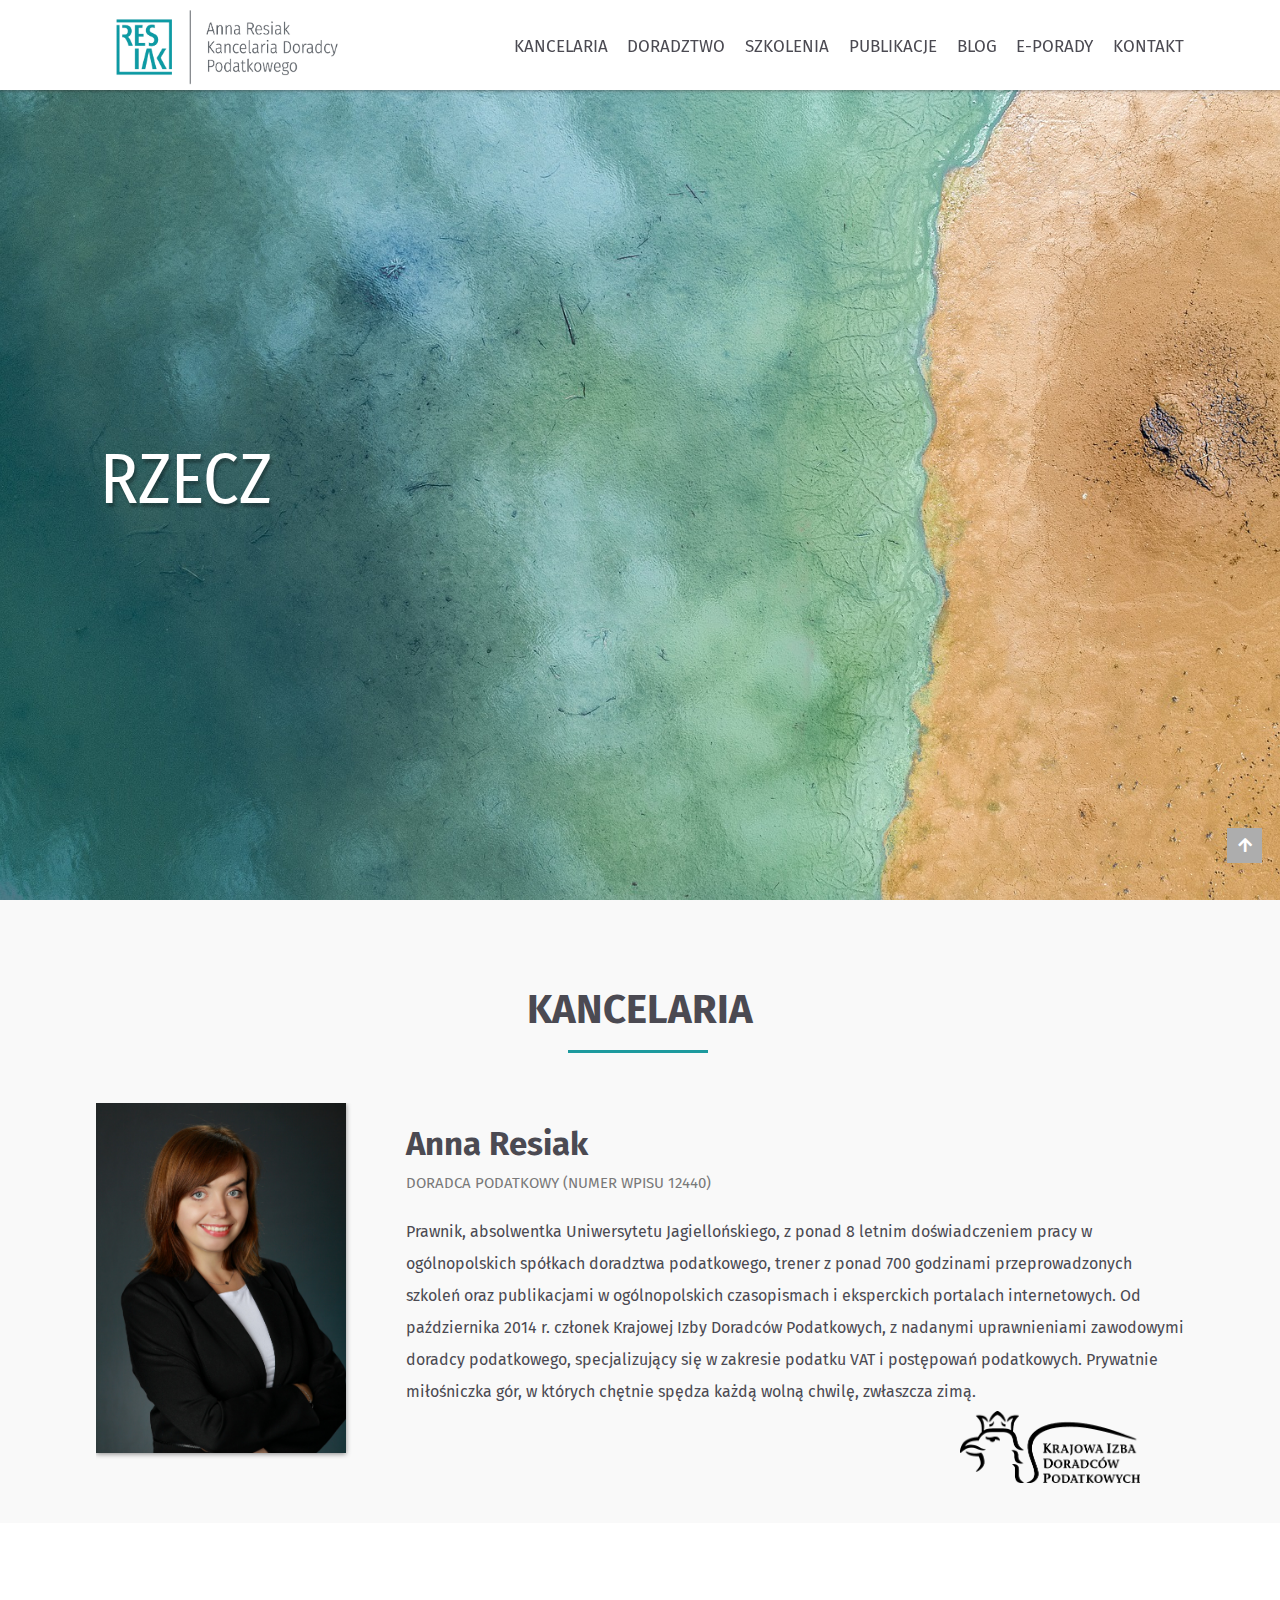
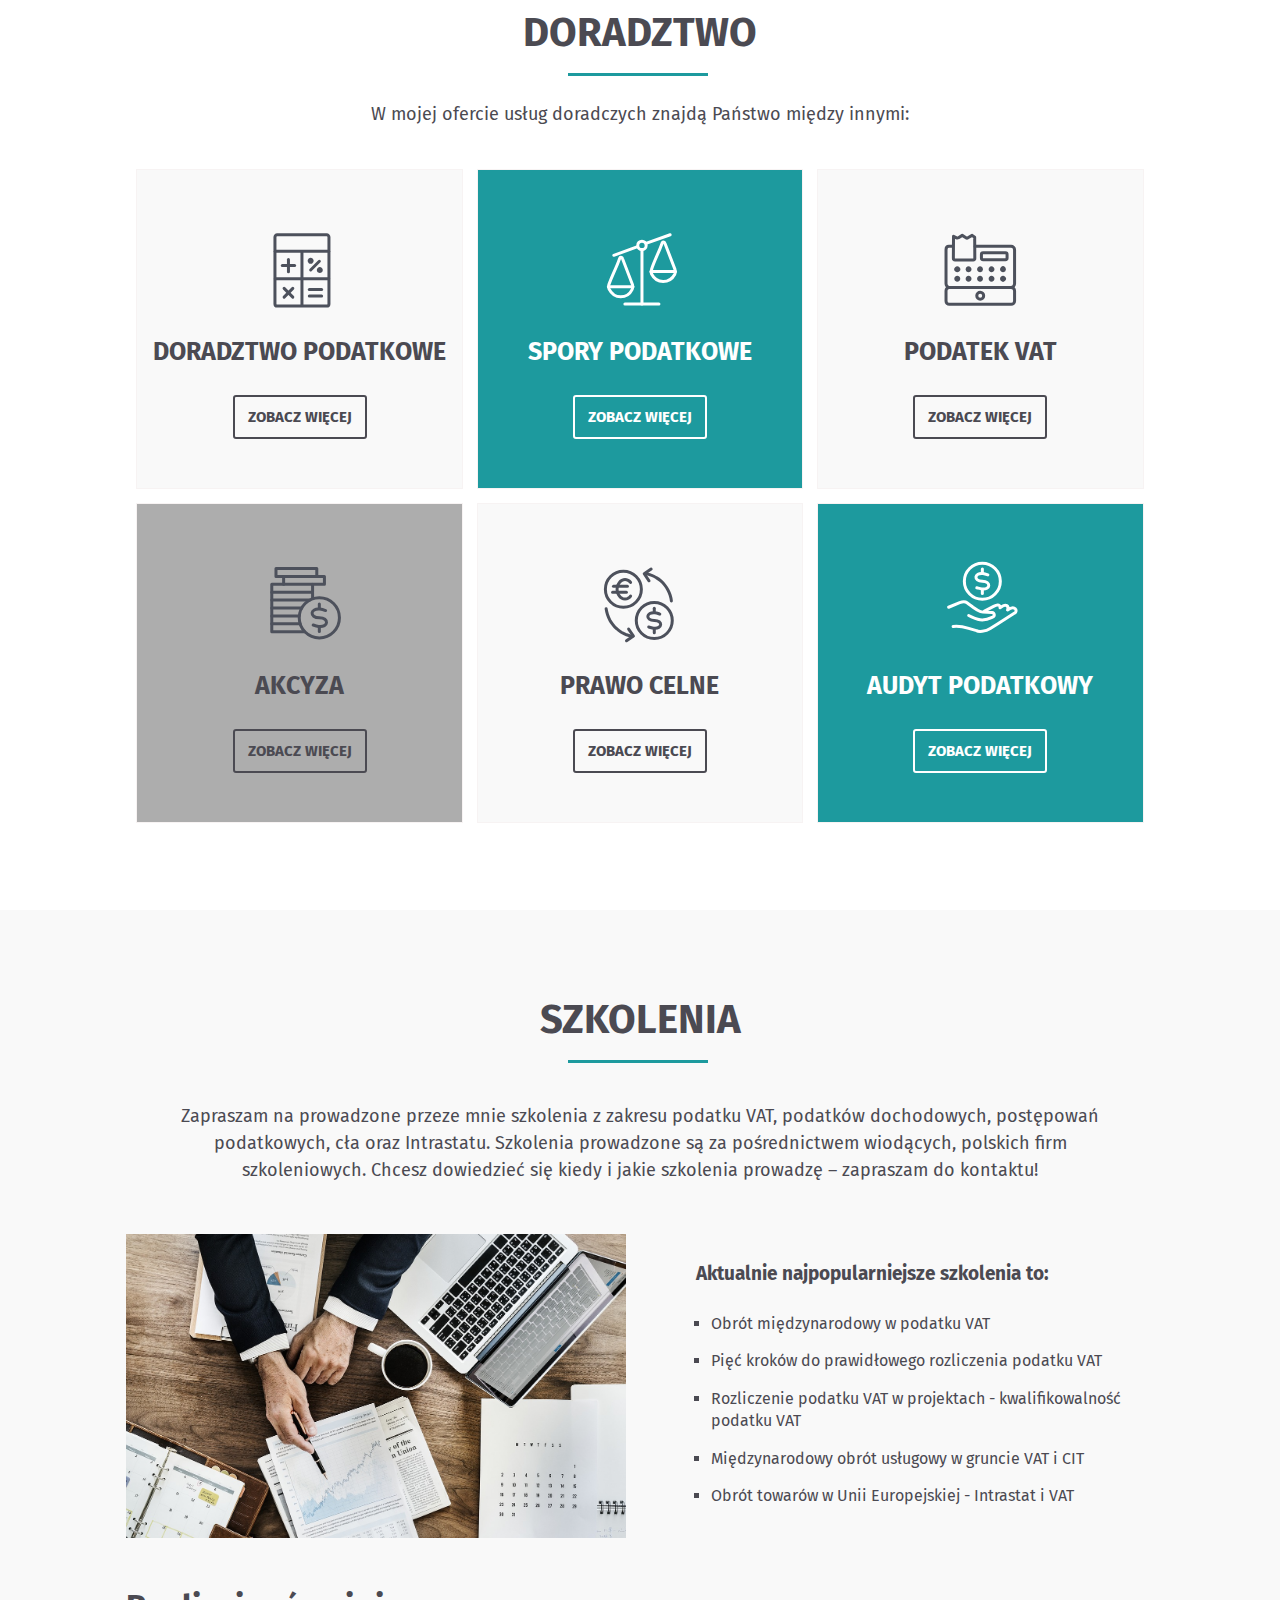
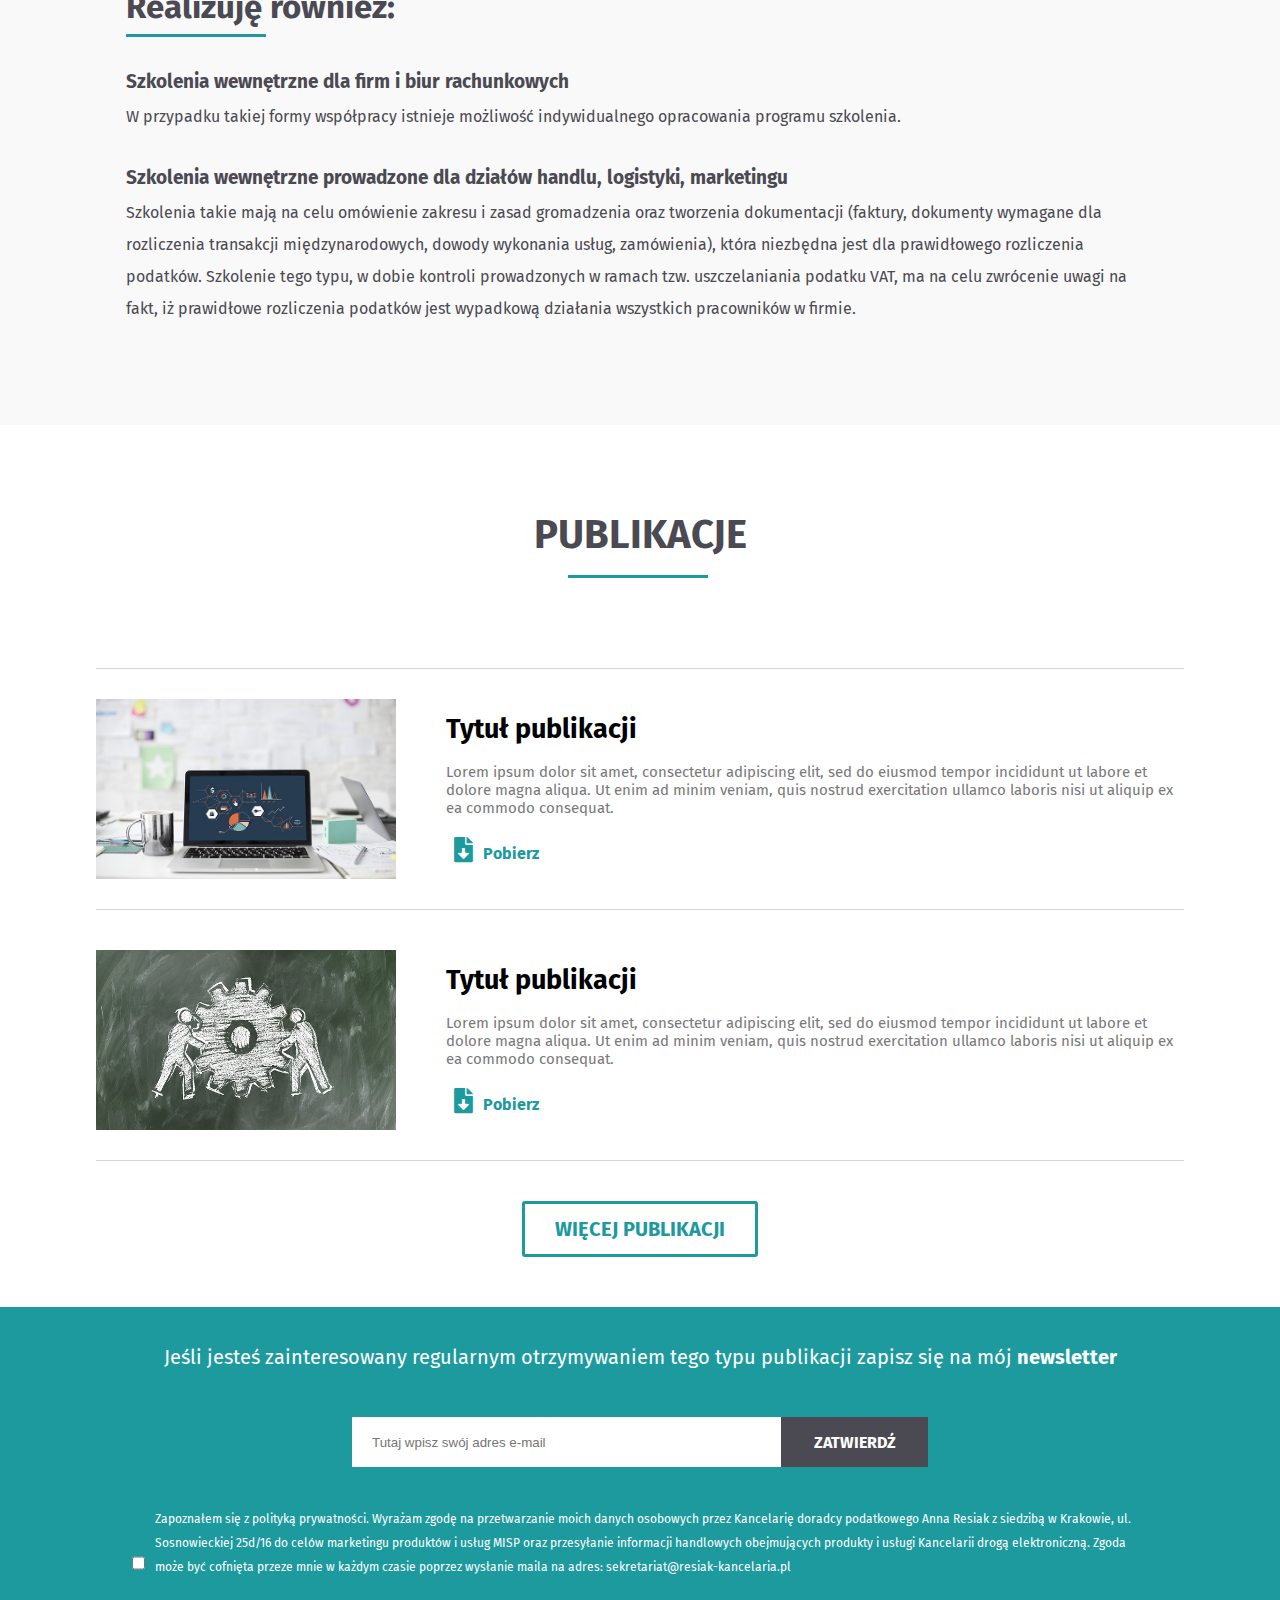
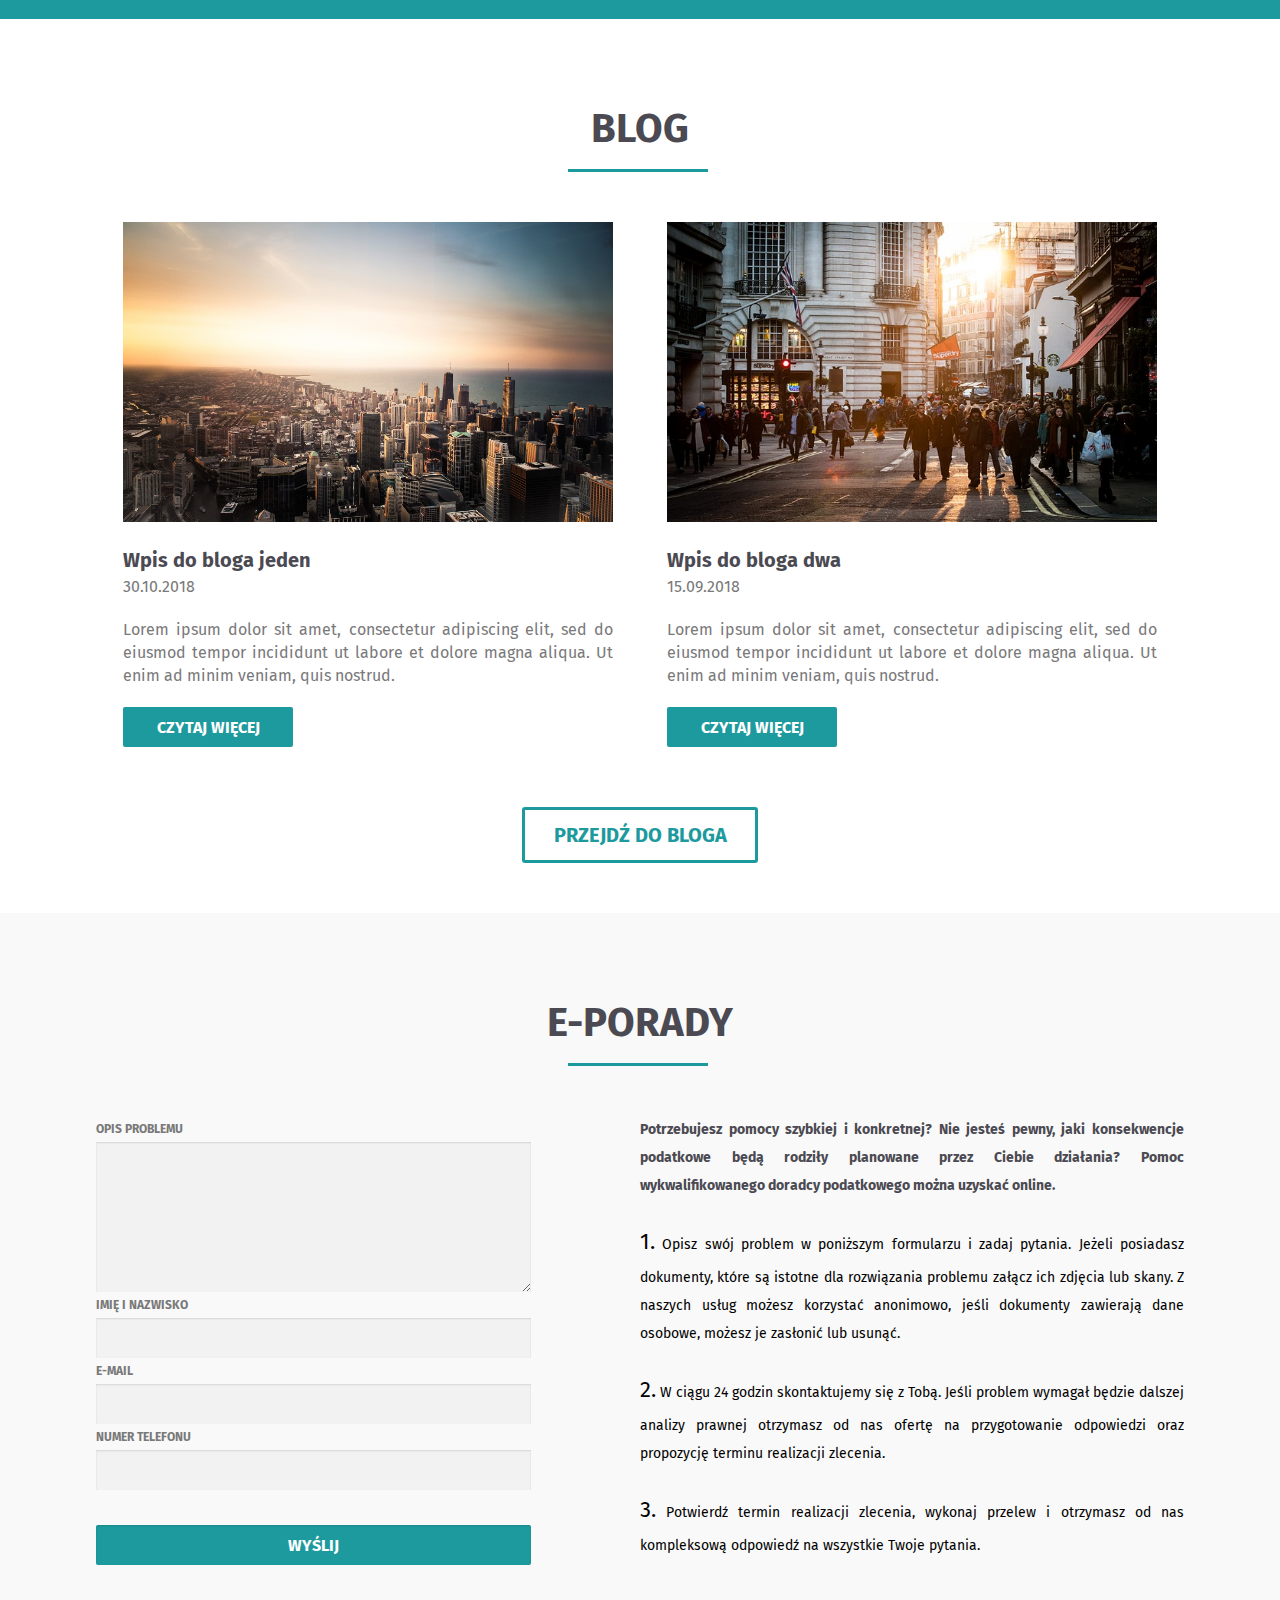
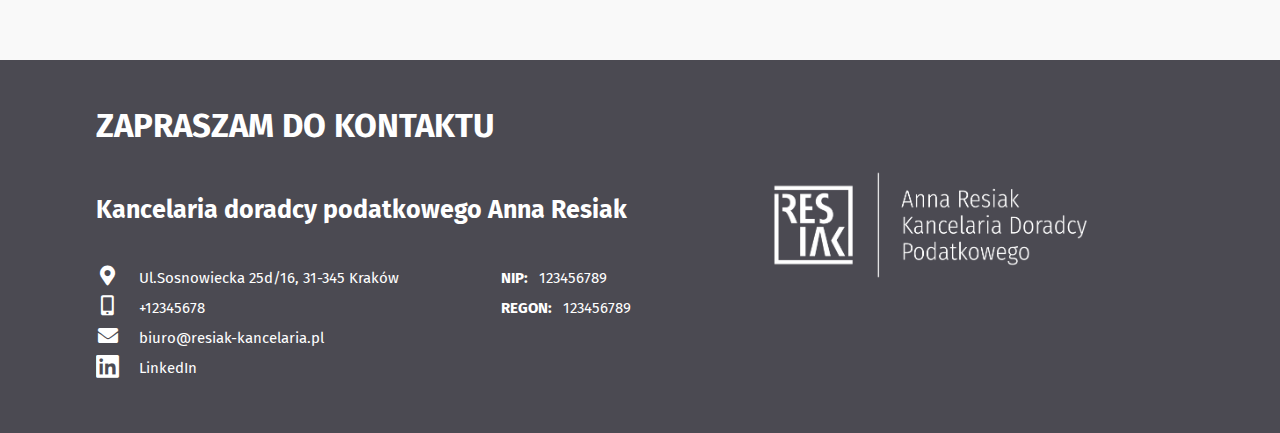
==== commit f3493925: "Changed logotype in header section" ====
--- a/index.html
+++ b/index.html
@@ -16,7 +16,7 @@
     <header class="header_bar">
             <div class="header_container container">
             <div clas="header_logo">
-                <a href="#nav_main"><img class="logotype" src="img/logo/logotyp.png" alt="Logo Anna Resiak Kancelaria Doradcy Podatkowego"></a>
+                <a href="#nav_main"><img class="logotype" src="img/logo/logotyp_kancelaria.png" alt="Logo Anna Resiak Kancelaria Doradcy Podatkowego"></a>
             </div>
             <nav class="header_nav">
                 <button class="btn-nav" id="hamburger">Menu</button>
--- a/css/style.css
+++ b/css/style.css
@@ -459,7 +459,7 @@
   height: auto;
   position: absolute;
   bottom: 40px;
-  right: 120px; }
+  right: 140px; }
 
 @media (max-width: 1000px) {
   .kancelaria_descr {
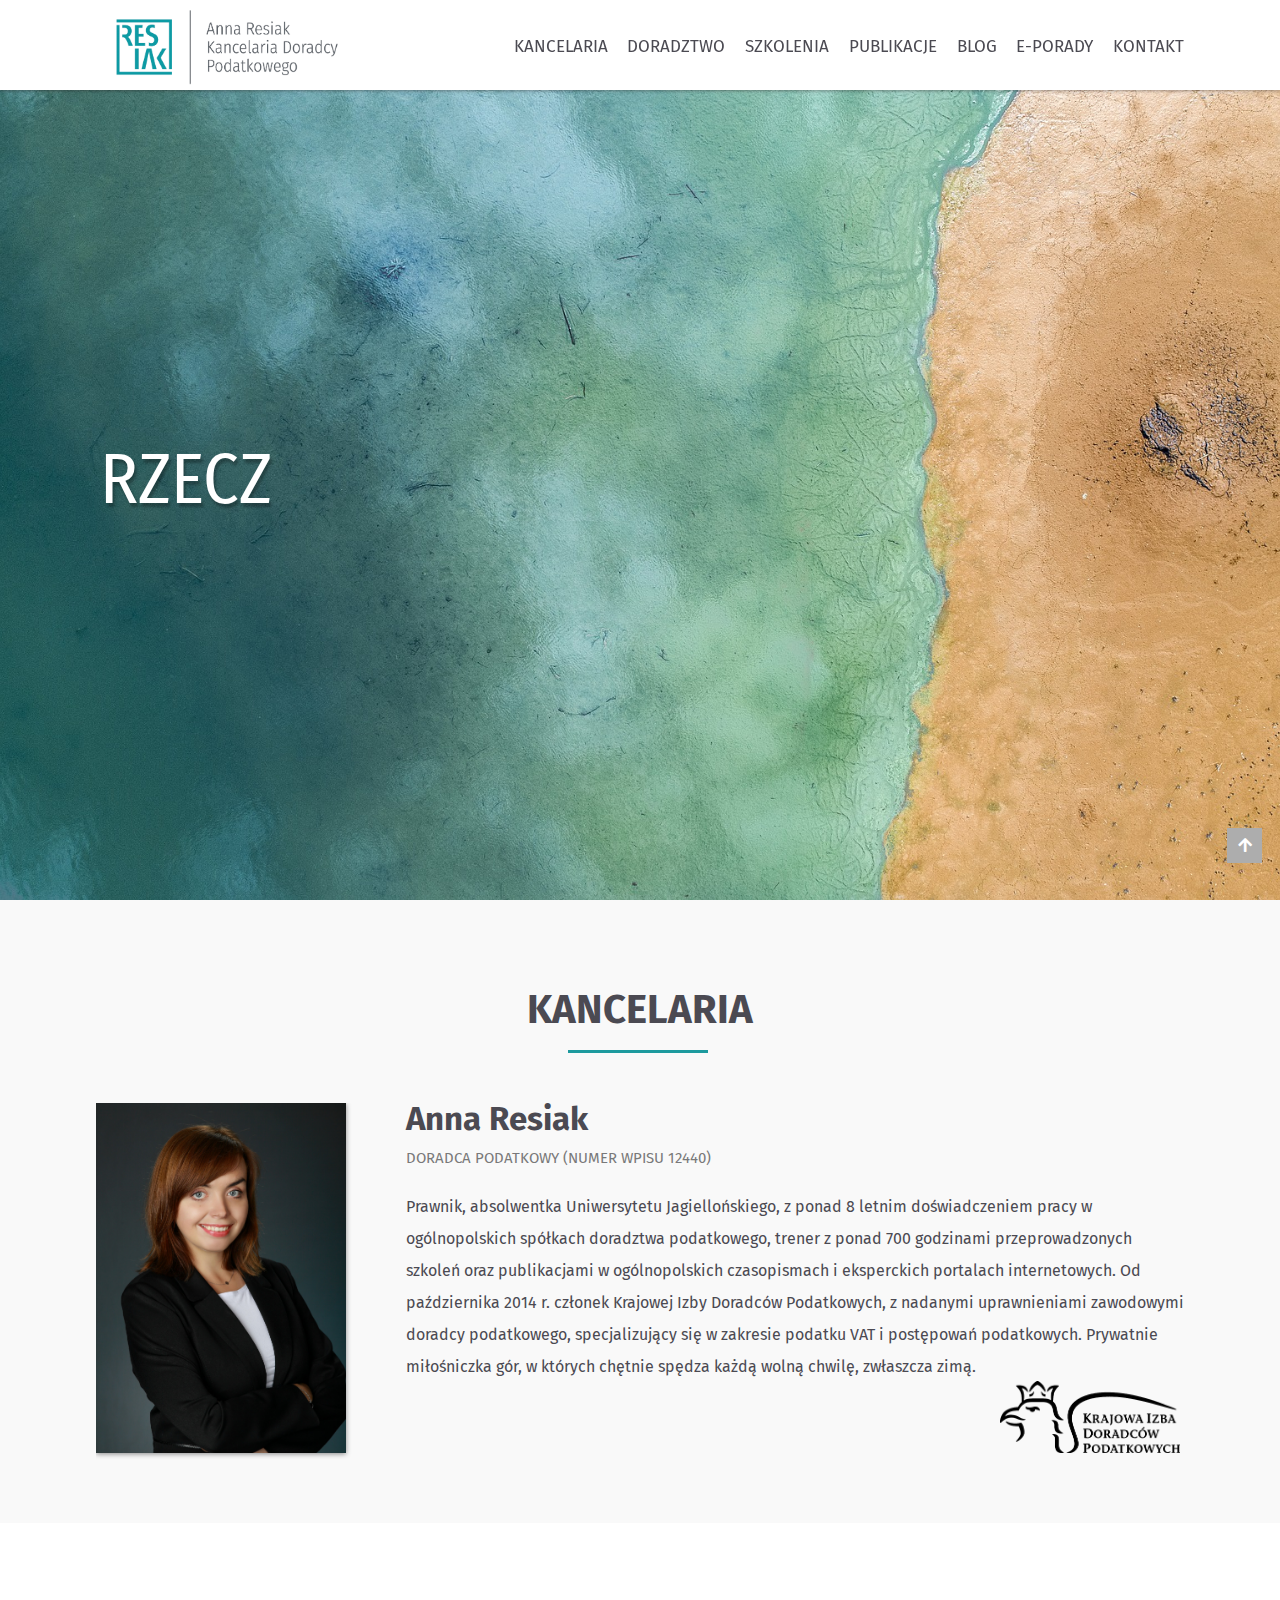
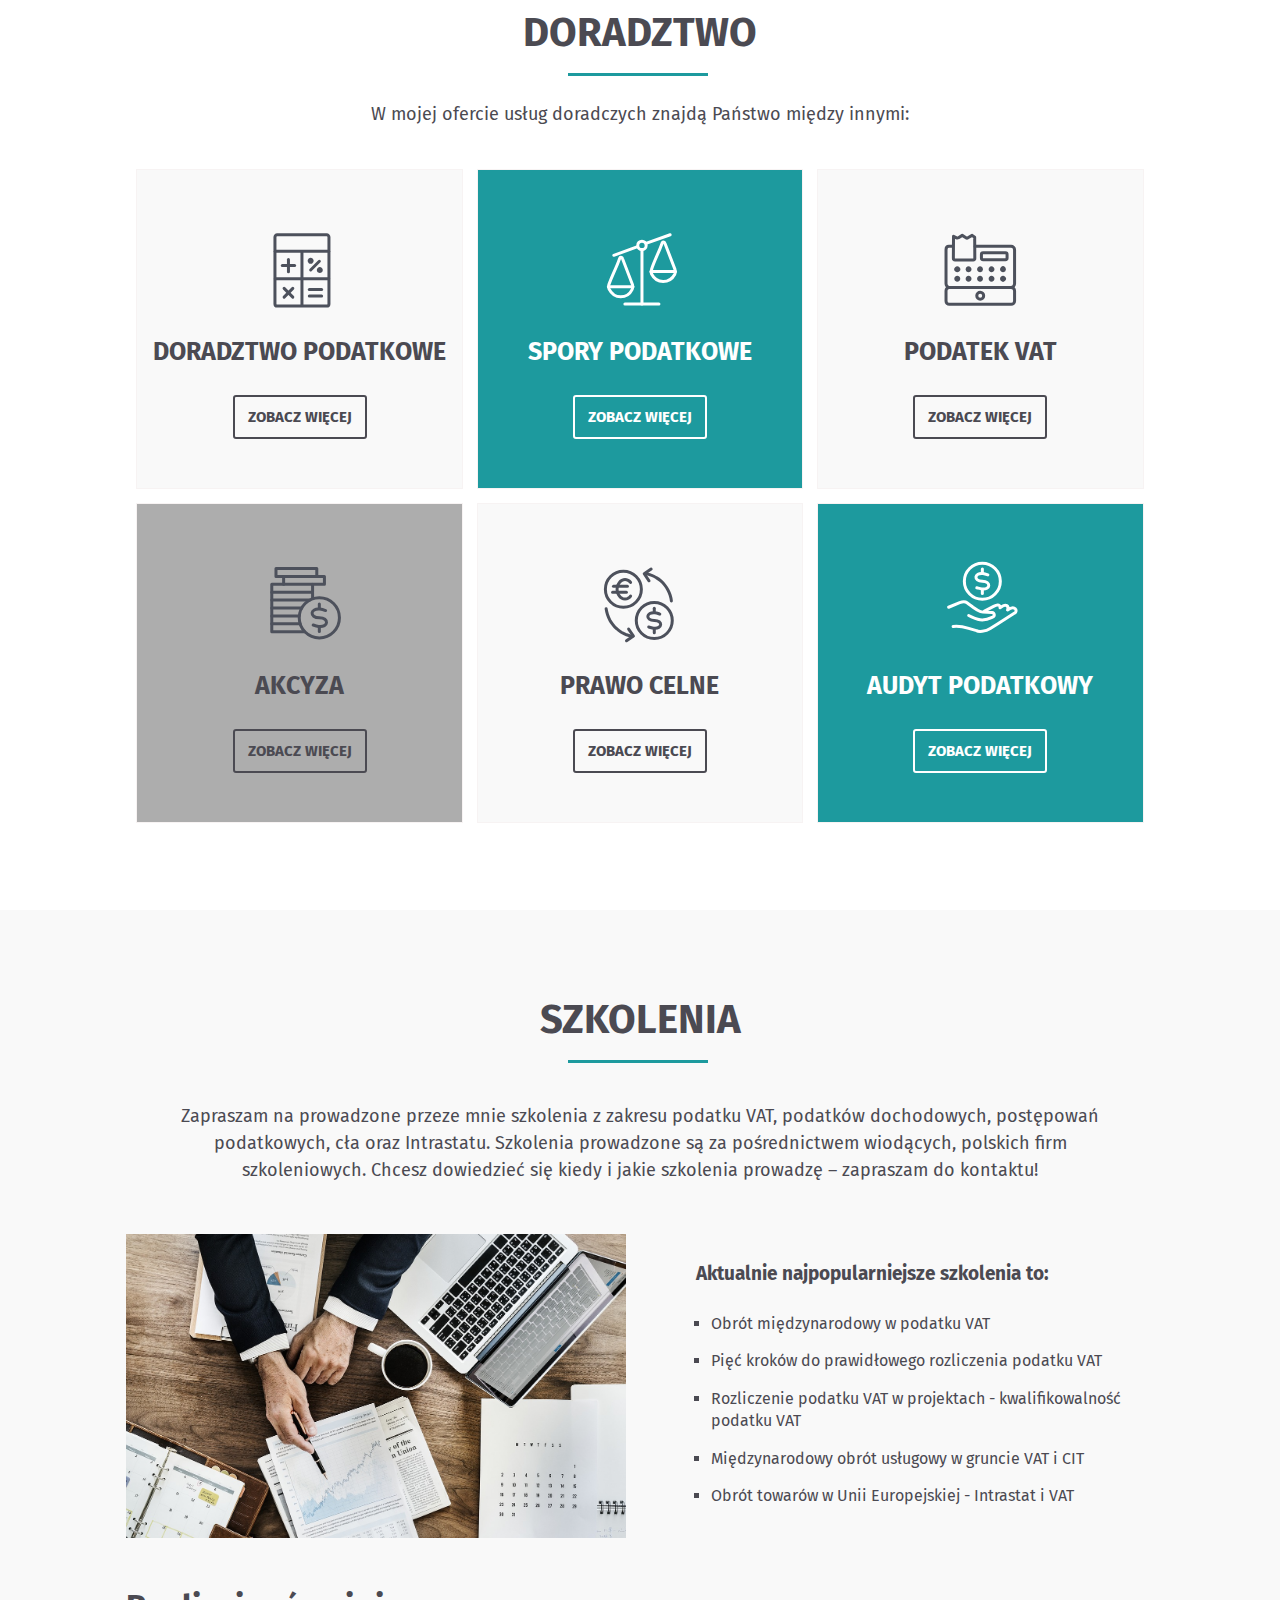
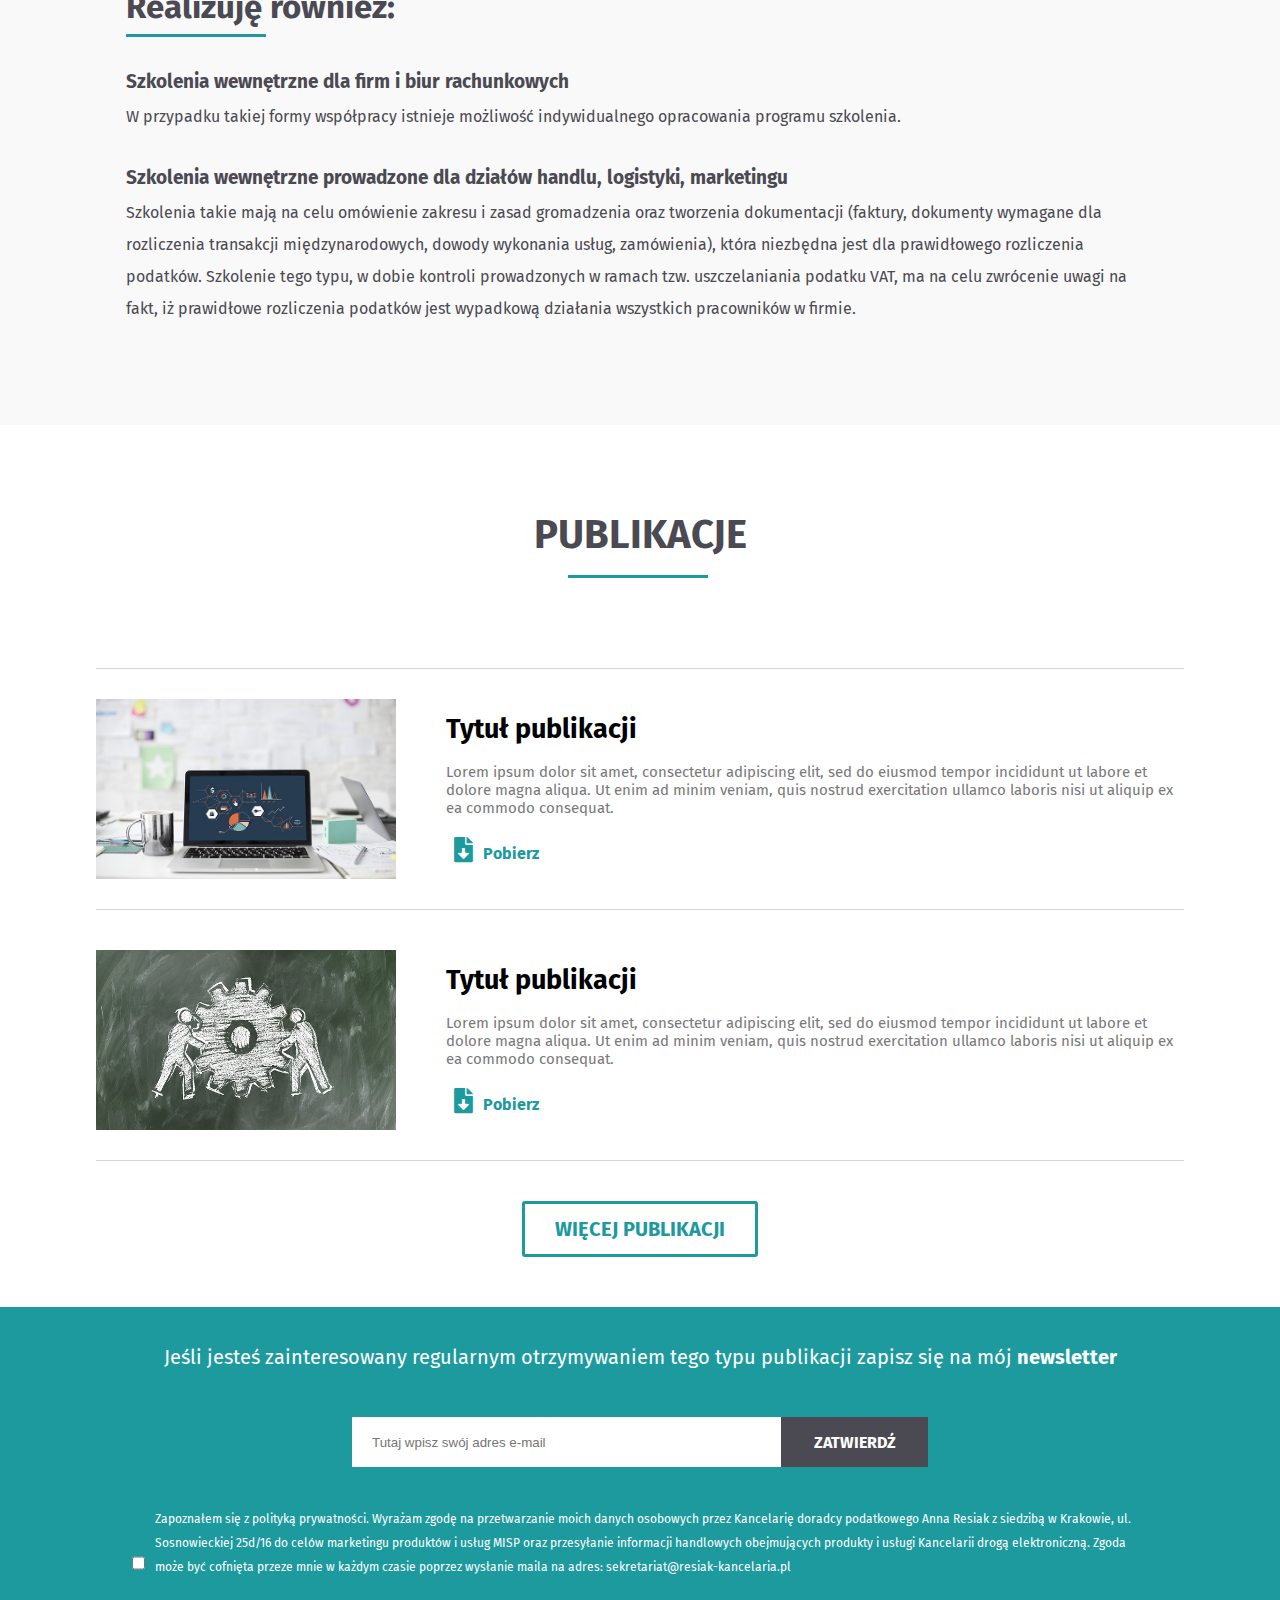
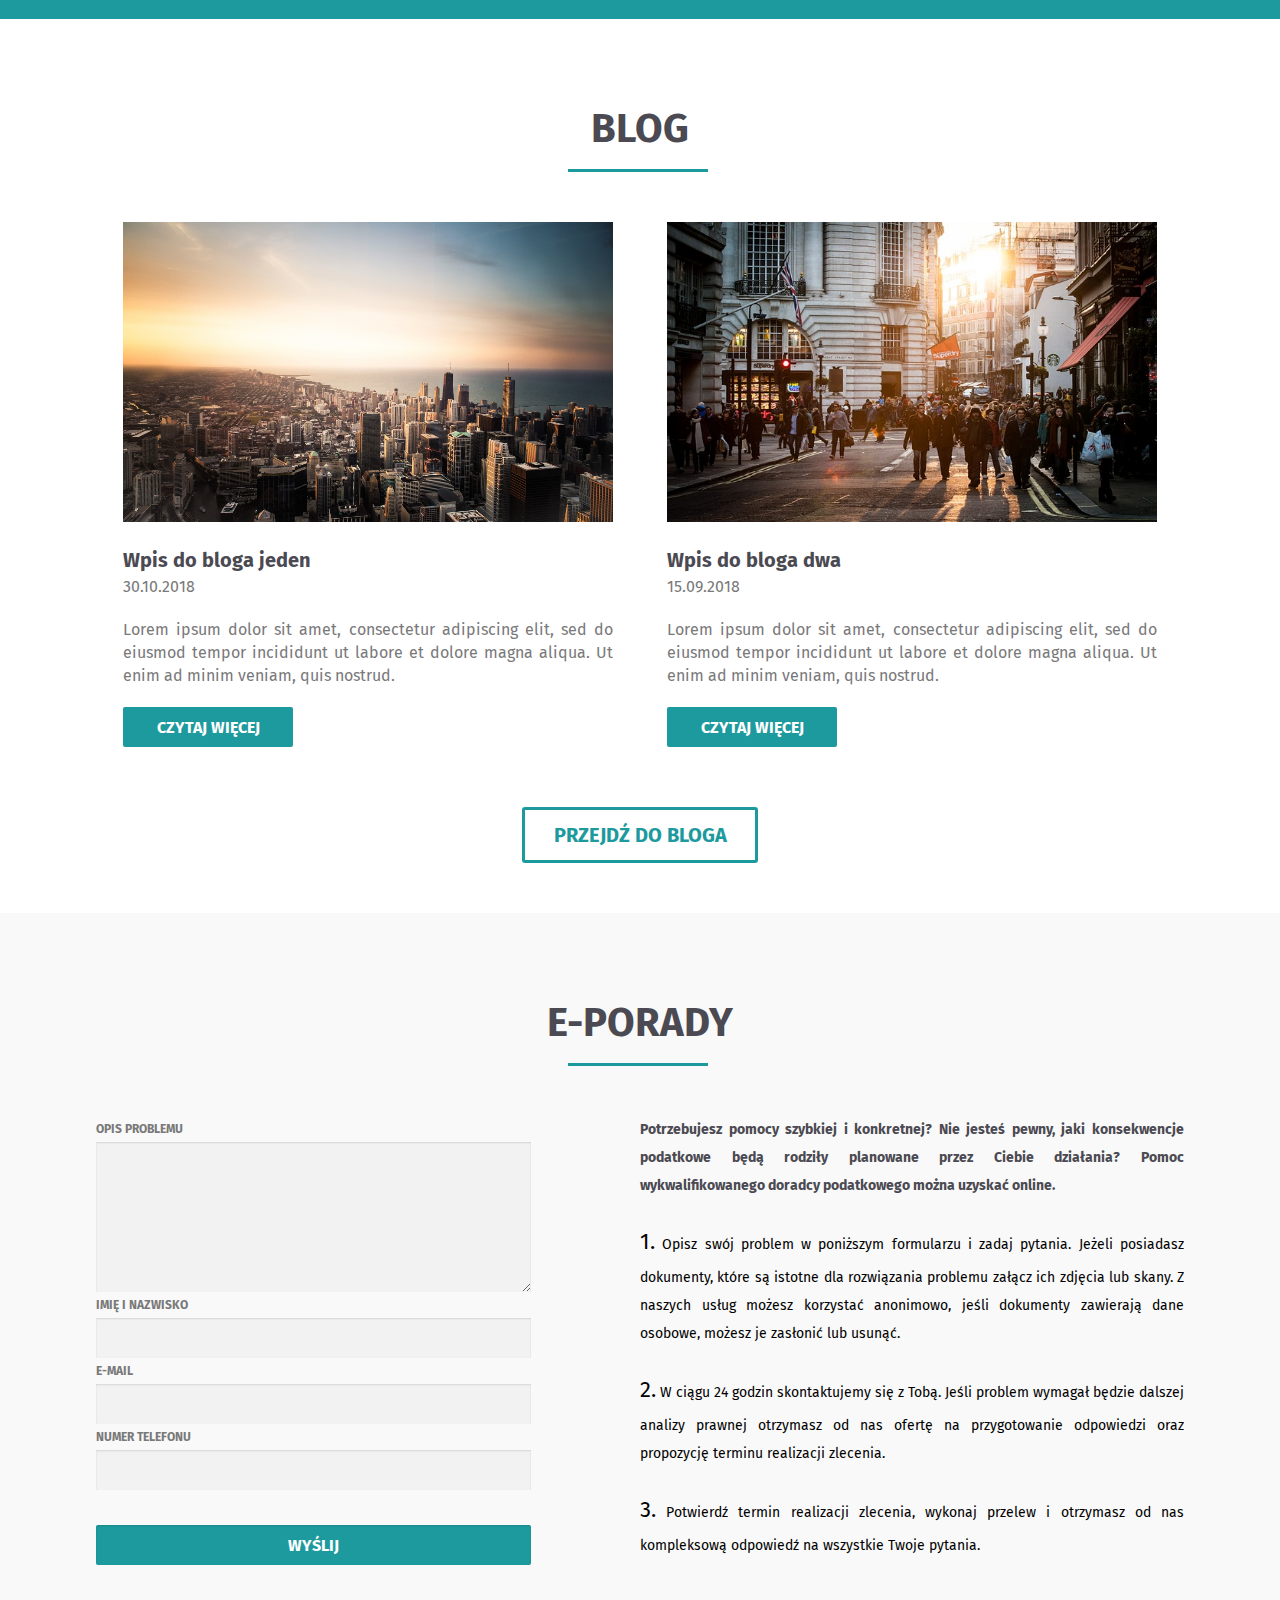
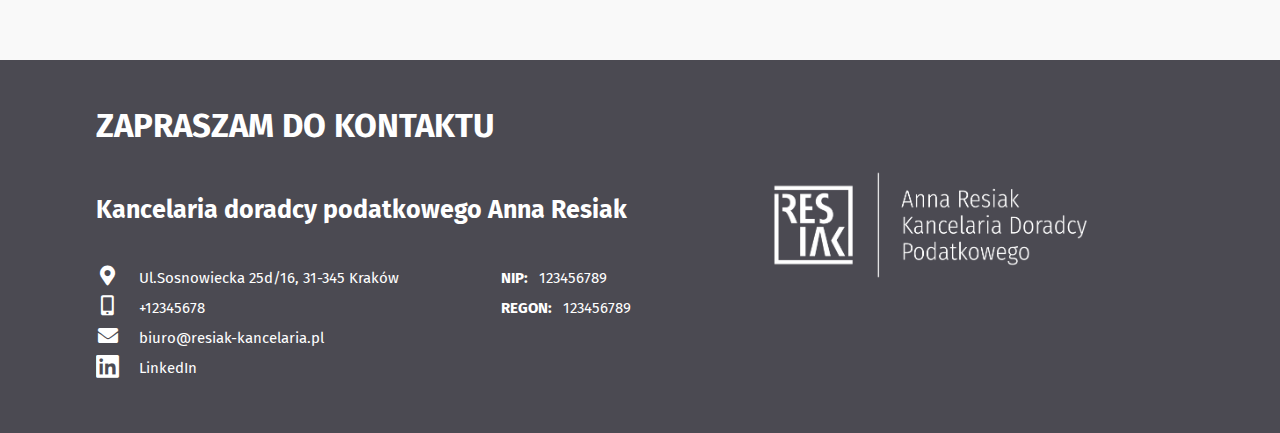
==== commit 09142eb5: "Changed scroll efect in mobile version" ====
--- a/index.html
+++ b/index.html
@@ -16,7 +16,7 @@
     <header class="header_bar">
             <div class="header_container container">
             <div clas="header_logo">
-                <a href="#nav_main"><img class="logotype" src="img/logo/logotyp_kancelaria.png" alt="Logo Anna Resiak Kancelaria Doradcy Podatkowego"></a>
+                <a href="#nav_main"><img class="logotype" src="img/logo/logotyp.png" alt="Logo Anna Resiak Kancelaria Doradcy Podatkowego"></a>
             </div>
             <nav class="header_nav">
                 <button class="btn-nav" id="hamburger">Menu</button>
@@ -57,10 +57,11 @@
                 <p>Prawnik, absolwentka Uniwersytetu Jagiellońskiego, z ponad 8 letnim doświadczeniem pracy w ogólnopolskich spółkach doradztwa podatkowego, trener z ponad 700 godzinami przeprowadzonych szkoleń oraz publikacjami w ogólnopolskich czasopismach i eksperckich portalach internetowych. 
                 Od października 2014 r. członek Krajowej Izby Doradców Podatkowych,  z nadanymi uprawnieniami zawodowymi doradcy podatkowego, specjalizujący się w zakresie podatku VAT i postępowań podatkowych. 
                 Prywatnie miłośniczka gór, w których chętnie spędza każdą wolną chwilę, zwłaszcza zimą.</p>
-            </div>
-        </div>
-        <img src="img/logo/logo_kdp.png" class="logo_kdp">
-        <a href="#nav_main"><button class="btn-top"><span class="fas fa-arrow-up"></span></button></a>
+                <img src="img/logo/logo_kdp.png" class="logo_kdp">
+            </div>
+        </div>
+        <a href="#nav_main">
+        <button class="btn-top"><span class="fas fa-arrow-up"></span></button></a>
     </section>
     
 <!----------------------   DORADZTWO     ------------------>    
--- a/css/style.css
+++ b/css/style.css
@@ -267,6 +267,9 @@
   z-index: 2;
   -webkit-box-shadow: 0 1px #FFFFFF inset, 0 1px 3px rgba(34, 25, 25, 0.4);
           box-shadow: 0 1px #FFFFFF inset, 0 1px 3px rgba(34, 25, 25, 0.4); }
+  @media (max-width: 600px) {
+    .header_bar {
+      height: 70px; } }
 
 .header_container {
   display: -webkit-box;
@@ -321,55 +324,58 @@
       font-weight: 400; }
     .header_menu li a:hover {
       color: #1D9A9E; }
+  @media (max-width: 1200px) {
+    .header_menu {
+      width: 90%; } }
+  @media (max-width: 1000px) {
+    .header_menu {
+      width: 97%; } }
+  @media (max-width: 950px) {
+    .header_menu {
+      display: -webkit-box;
+      display: -ms-flexbox;
+      display: flex;
+      -webkit-box-orient: vertical;
+      -webkit-box-direction: normal;
+          -ms-flex-direction: column;
+              flex-direction: column;
+      -webkit-box-align: center;
+          -ms-flex-align: center;
+              align-items: center;
+      position: absolute;
+      top: 90px;
+      left: 0;
+      height: 50vh;
+      width: 100vw;
+      background-color: #ffff;
+      padding-left: auto;
+      padding-top: 15px;
+      padding-bottom: 15px;
+      line-height: 1;
+      -webkit-box-shadow: 0 1px #FFFFFF inset, 0 1px 3px rgba(34, 25, 25, 0.4);
+              box-shadow: 0 1px #FFFFFF inset, 0 1px 3px rgba(34, 25, 25, 0.4); } }
+  @media (max-width: 600px) {
+    .header_menu {
+      top: 70px; } }
 
 .btn-nav {
   text-transform: uppercase;
   font-size: 17px;
   color: #4B4A52;
   font-weight: 400; }
-
-@media (max-width: 1200px) {
-  .header_menu {
-    width: 90%; } }
-
-@media (max-width: 1000px) {
-  .header_menu {
-    width: 97%; } }
-
-@media (min-width: 951px) {
-  .btn-nav {
-    display: none; } }
-
-@media (max-width: 950px) {
-  .btn-nav {
-    display: block; }
-  .header_menu {
-    display: -webkit-box;
-    display: -ms-flexbox;
-    display: flex;
-    -webkit-box-orient: vertical;
-    -webkit-box-direction: normal;
-        -ms-flex-direction: column;
-            flex-direction: column;
-    -webkit-box-align: center;
-        -ms-flex-align: center;
-            align-items: center;
-    position: absolute;
-    top: 90px;
-    left: 0;
-    height: 50vh;
-    width: 100vw;
-    background-color: #ffff;
-    padding-left: auto;
-    padding-top: 15px;
-    padding-bottom: 15px;
-    line-height: 1;
-    -webkit-box-shadow: 0 1px #FFFFFF inset, 0 1px 3px rgba(34, 25, 25, 0.4);
-            box-shadow: 0 1px #FFFFFF inset, 0 1px 3px rgba(34, 25, 25, 0.4); } }
+  @media (min-width: 951px) {
+    .btn-nav {
+      display: none; } }
+  @media (max-width: 950px) {
+    .btn-nav {
+      display: block; } }
 
 .logotype {
   height: 80px;
   width: auto; }
+  @media (max-width: 600px) {
+    .logotype {
+      height: 60px; } }
 
 .header_publikacje {
   display: -webkit-box;
@@ -436,9 +442,6 @@
   -webkit-box-direction: normal;
       -ms-flex-direction: row;
           flex-direction: row;
-  -webkit-box-align: center;
-      -ms-flex-align: center;
-          align-items: center;
   padding-bottom: 70px; }
 
 .kancelaria_photo {
@@ -458,8 +461,8 @@
   width: 180px;
   height: auto;
   position: absolute;
-  bottom: 40px;
-  right: 140px; }
+  bottom: 70px;
+  right: 100px; }
 
 @media (max-width: 1000px) {
   .kancelaria_descr {
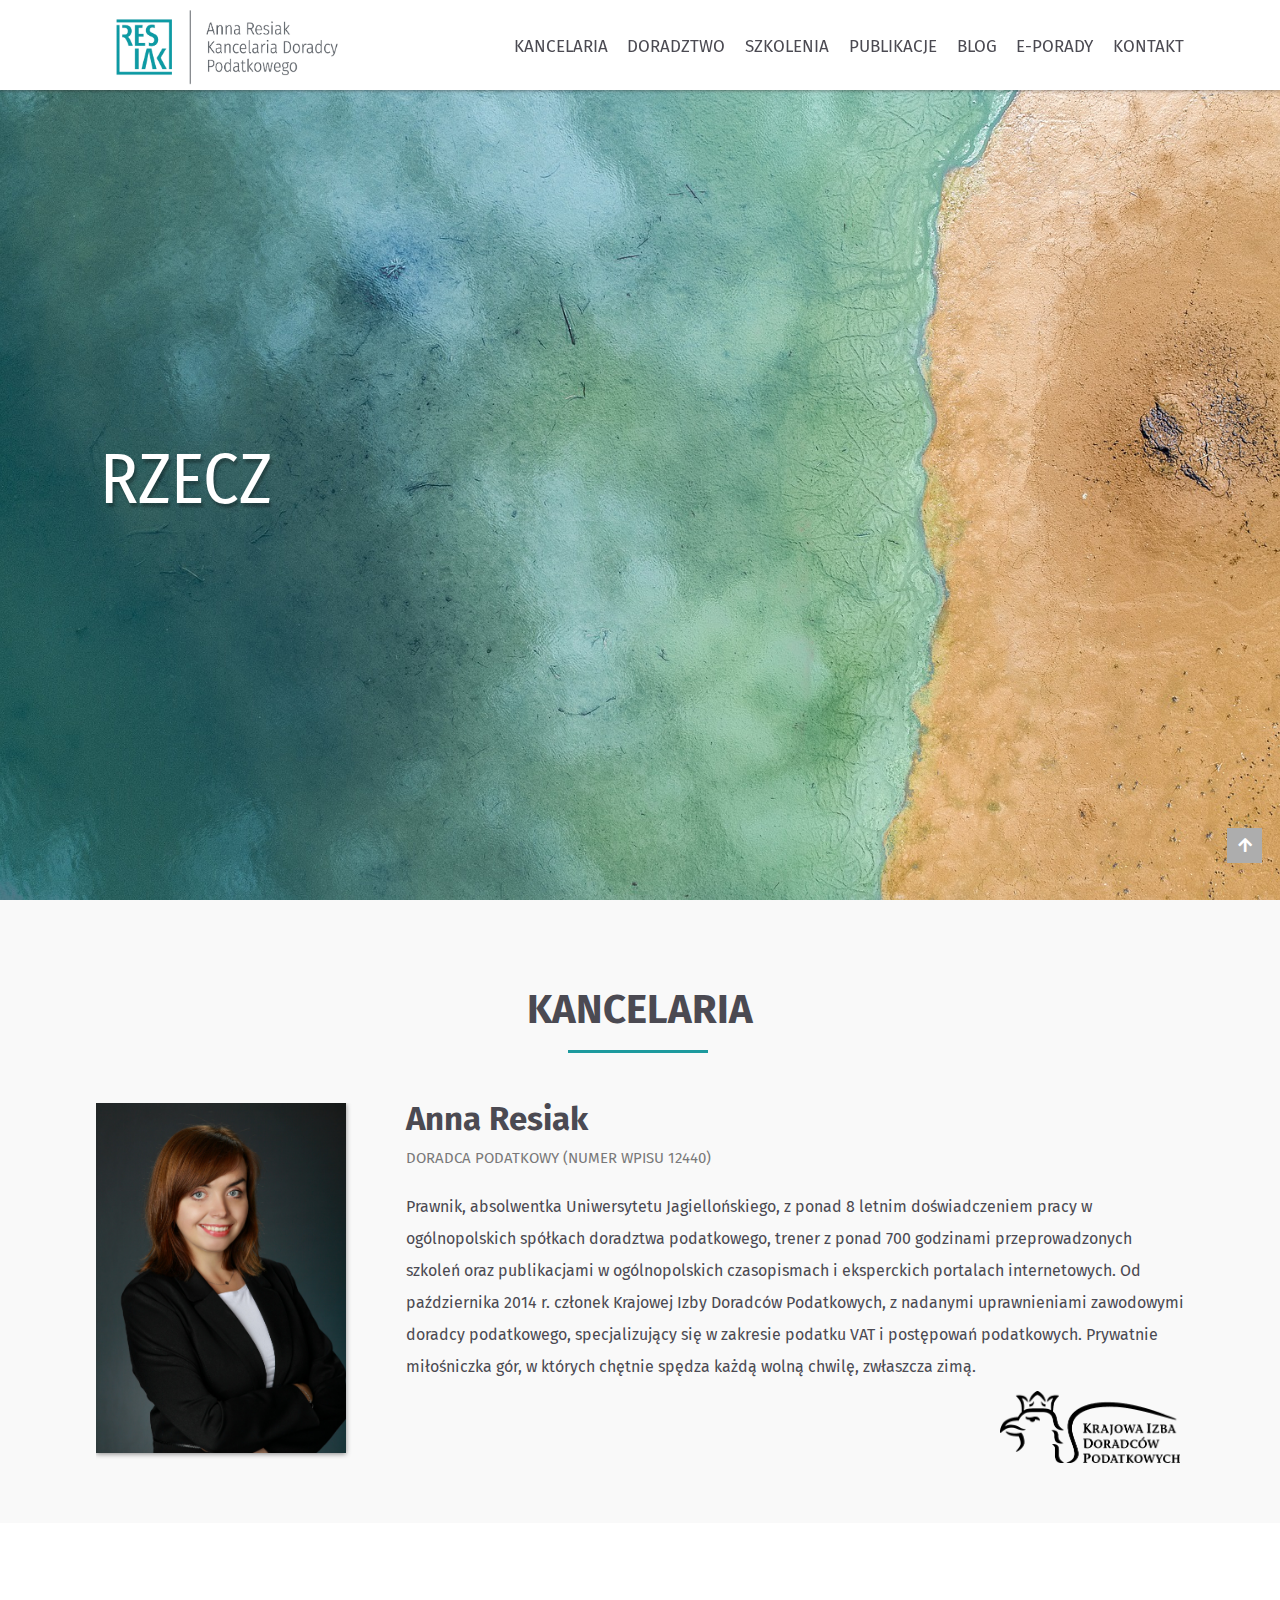
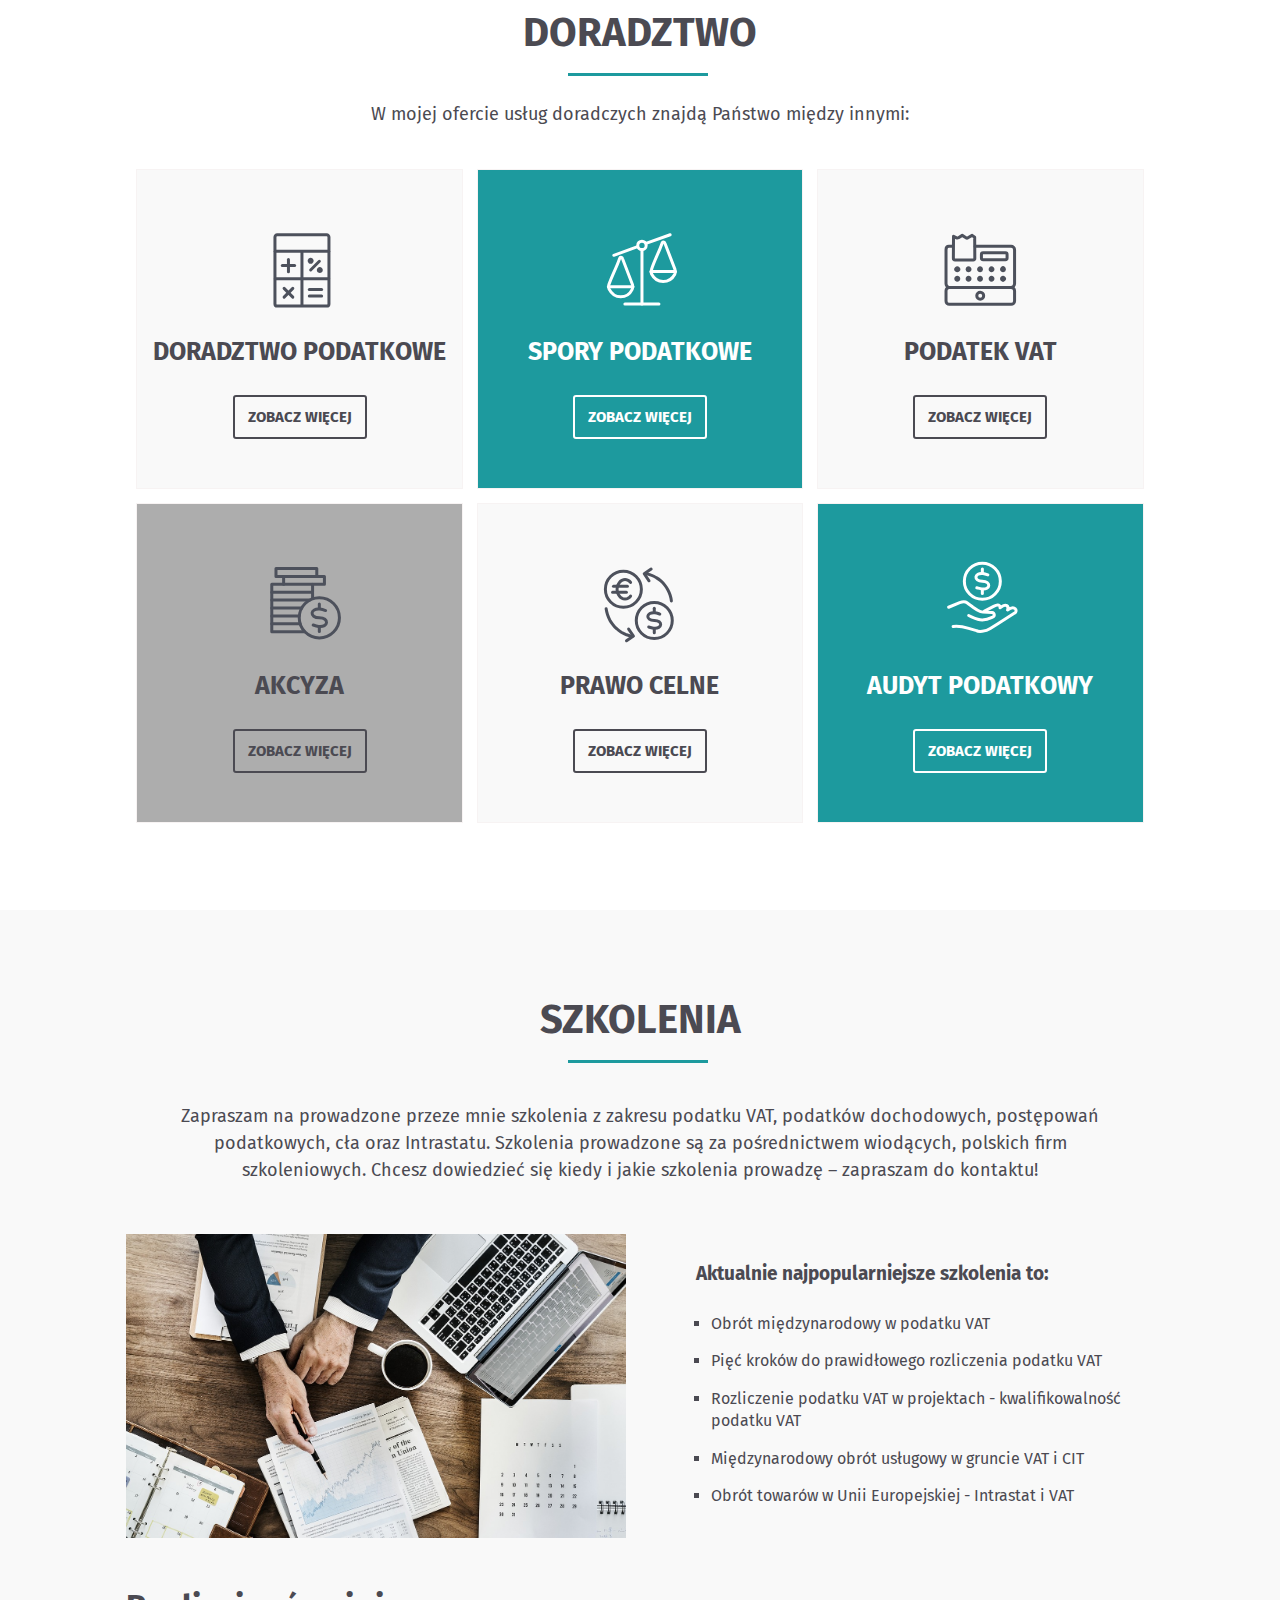
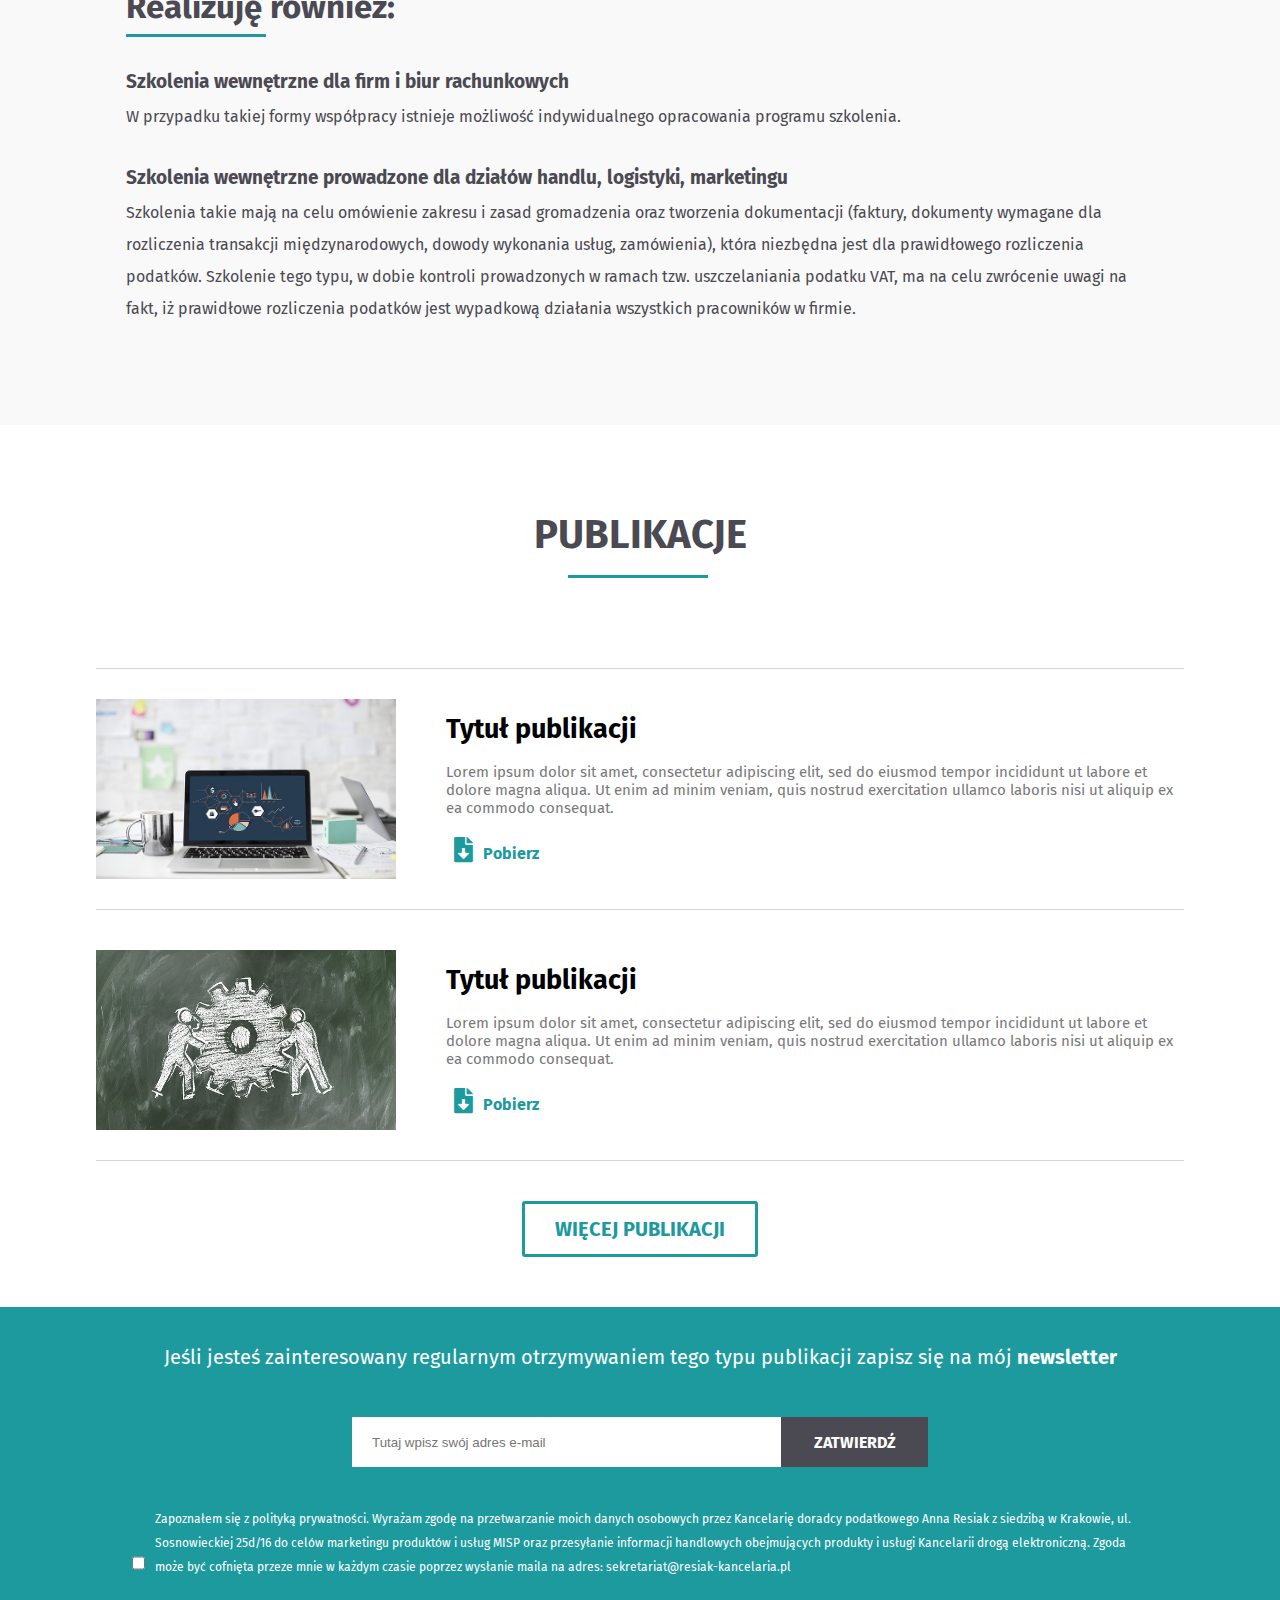
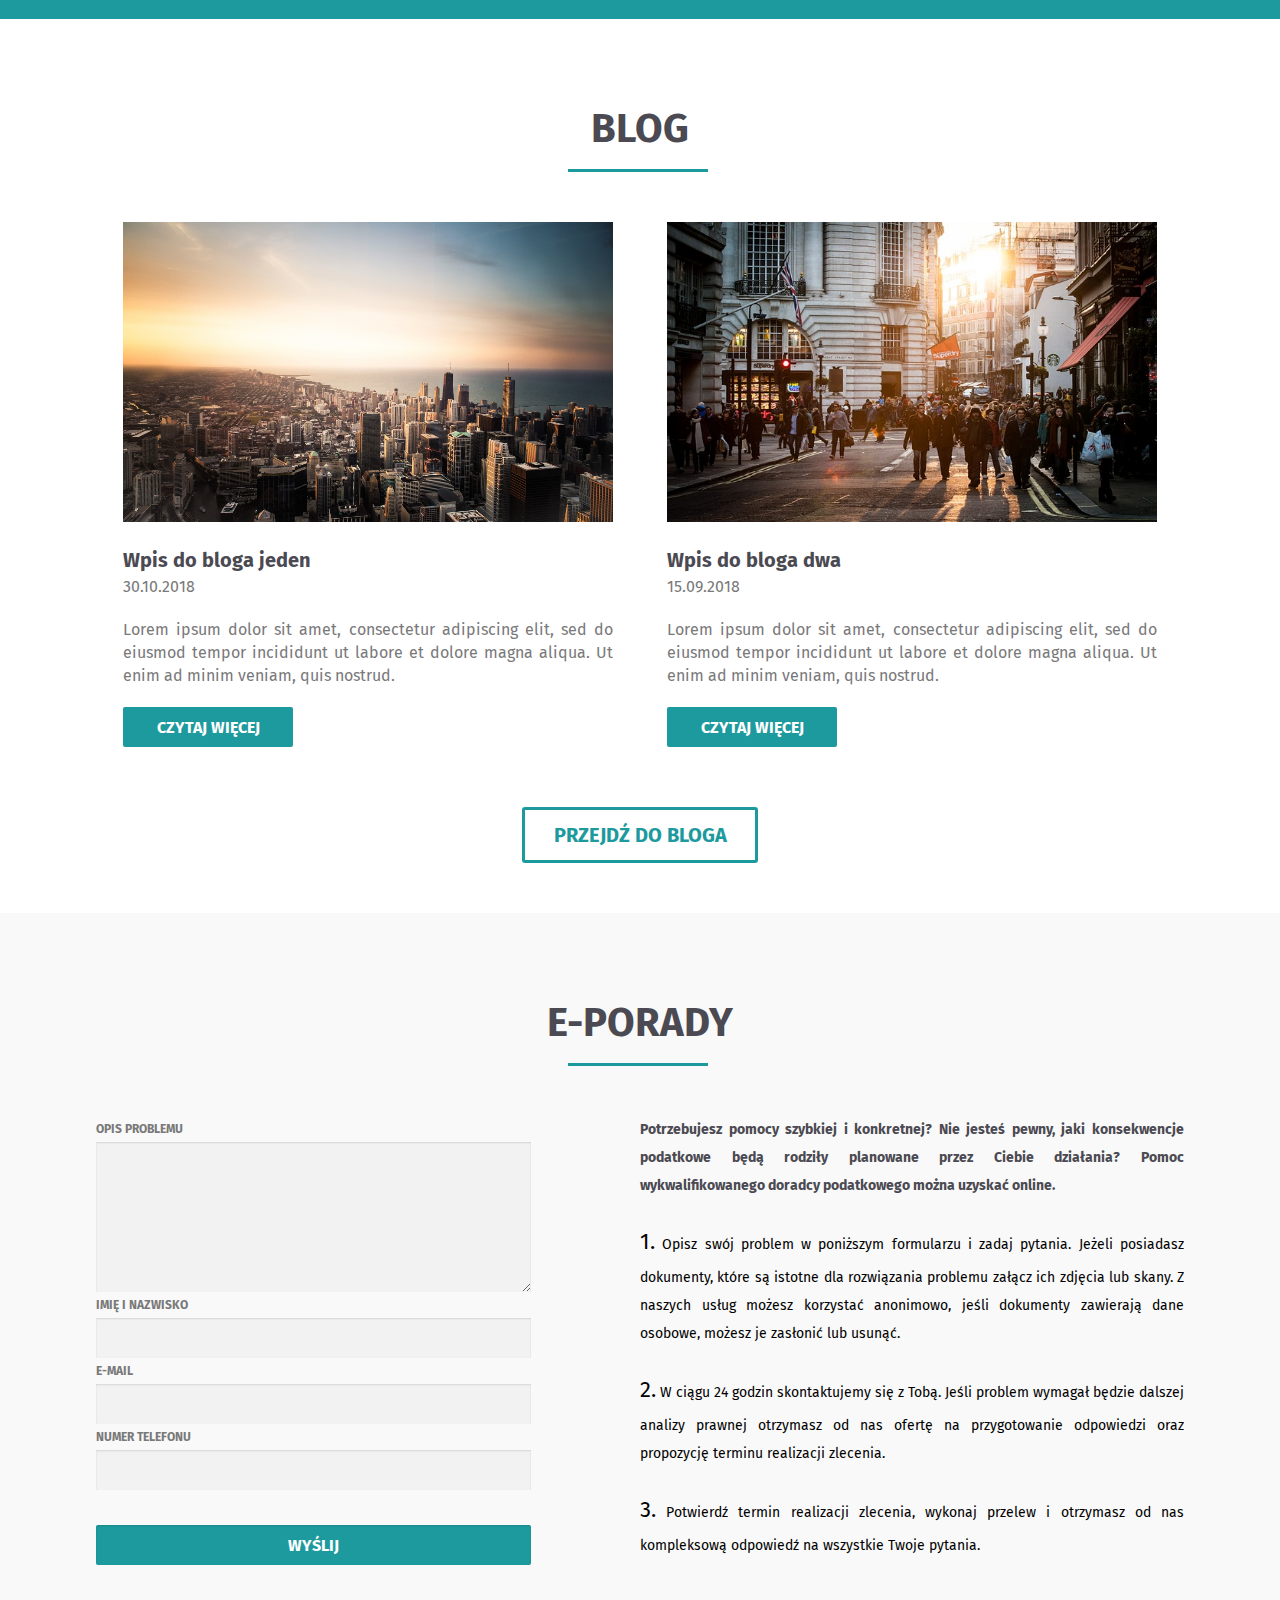
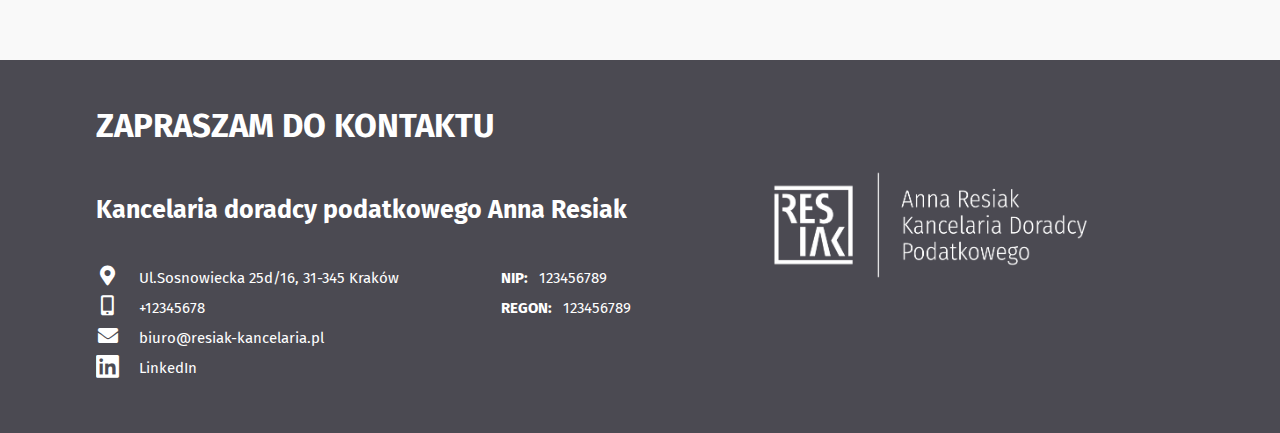
==== commit a1e803c5: "Added all breakpoints to footer" ====
--- a/index.html
+++ b/index.html
@@ -321,7 +321,7 @@
                                  <p><span class="fas fa-map-marker-alt icon"></span></p>
                                 <p><span class="fas fa-mobile-alt icon"></span></p>
                                 <p><span class="fas fa-envelope icon"></span></p>
-                                <a href="https://www.linkedin.com/in/annaresiak/" target="_blank"><span class="fab fa-linkedin"></span>
+                                <a href="https://www.linkedin.com/in/annaresiak/" target="_blank"><span class="fab fa-linkedin icon"></span>
                                 </a>
                             </div>
                             <div>
--- a/css/style.css
+++ b/css/style.css
@@ -87,10 +87,12 @@
   text-shadow: 2px 4px 3px rgba(0, 0, 0, 0.3);
   text-transform: uppercase;
   color: #ffffff; }
-
-@media (max-width: 800px) {
-  h1 {
-    font-size: 60px; } }
+  @media (max-width: 800px) {
+    h1 {
+      font-size: 60px; } }
+  @media (max-width: 400px) {
+    h1 {
+      font-size: 50px; } }
 
 h2 {
   font-size: 40px;
@@ -149,6 +151,9 @@
 .icon {
   margin-right: 20px;
   font-size: 20px; }
+  @media (max-width: 400px) {
+    .icon {
+      margin-right: 5px; } }
 
 .p-check {
   font-size: 12px !important;
@@ -410,24 +415,27 @@
   position: relative;
   top: 30px;
   left: 100px; }
+  @media (max-width: 800px) {
+    .hero_title {
+      position: relative;
+      top: 30px;
+      left: 40px; } }
+  @media (max-width: 600px) {
+    .hero_title {
+      width: 50%;
+      line-height: 1.3;
+      display: -webkit-box;
+      display: -ms-flexbox;
+      display: flex;
+      -webkit-box-align: center;
+          -ms-flex-align: center;
+              align-items: center; } }
 
 /*on publikacje page*/
-.hero_publikacje {
-  background: url(../../img/backgrounds/wiezowce.jpg);
-  height: 100vh; }
-
-@media (max-width: 800px) {
-  .hero_title {
-    position: relative;
-    top: 30px;
-    left: 20px; } }
-
-@media (max-width: 600px) {
-  .hero_title {
-    position: relative;
-    top: 30px;
-    left: 0; } }
-
+/*.hero_publikacje {
+    background: url(../../img/backgrounds/wiezowce.jpg);
+    height: 100vh;
+}*/
 .kancelaria {
   font-family: "Fira Sans", sans-serif;
   background-color: #F9F9F9;
@@ -443,6 +451,18 @@
       -ms-flex-direction: row;
           flex-direction: row;
   padding-bottom: 70px; }
+  @media (max-width: 800px) {
+    .kancelaria_container {
+      display: -webkit-box;
+      display: -ms-flexbox;
+      display: flex;
+      -webkit-box-orient: vertical;
+      -webkit-box-direction: normal;
+          -ms-flex-direction: column;
+              flex-direction: column;
+      -webkit-box-align: center;
+          -ms-flex-align: center;
+              align-items: center; } }
 
 .kancelaria_photo {
   height: 350px;
@@ -456,36 +476,38 @@
   width: 75%; }
   .kancelaria_descr p {
     color: #4B4A52; }
+    @media (max-width: 1000px) {
+      .kancelaria_descr p {
+        color: #4B4A52;
+        font-size: 15px; } }
+  @media (max-width: 1000px) {
+    .kancelaria_descr {
+      margin-left: 30px;
+      width: 75%; } }
+  @media (max-width: 800px) {
+    .kancelaria_descr {
+      margin-left: 0;
+      margin-top: 30px;
+      width: 100%;
+      text-align: justify; } }
 
 .logo_kdp {
   width: 180px;
   height: auto;
   position: absolute;
-  bottom: 70px;
+  bottom: 60px;
   right: 100px; }
-
-@media (max-width: 1000px) {
-  .kancelaria_descr {
-    margin-left: 30px;
-    width: 75%; }
-    .kancelaria_descr p {
-      color: #4B4A52;
-      font-size: 15px; } }
-
-@media (max-width: 800px) {
-  .kancelaria_container {
-    display: -webkit-box;
-    display: -ms-flexbox;
-    display: flex;
-    -webkit-box-orient: vertical;
-    -webkit-box-direction: normal;
-        -ms-flex-direction: column;
-            flex-direction: column; }
-  .kancelaria_descr {
-    margin-left: 0;
-    margin-top: 30px;
-    width: 100%;
-    text-align: justify; } }
+  @media (max-width: 1000px) {
+    .logo_kdp {
+      bottom: 20px;
+      right: 100px;
+      width: 150px; } }
+  @media (max-width: 800px) {
+    .logo_kdp {
+      bottom: 10px; } }
+  @media (max-width: 600px) {
+    .logo_kdp {
+      width: 130px; } }
 
 .doradztwo {
   font-family: "Fira Sans", sans-serif; }
@@ -797,8 +819,10 @@
       margin-bottom: 20px; }
     .szkolenia_list ul {
       margin-left: 20px; }
-  .szkolenia_aside * > p {
-    font-size: 17px; } }
+  .szkolenia_aside {
+    padding-bottom: 40px; }
+    .szkolenia_aside * > p {
+      font-size: 17px; } }
 
 @media (max-width: 800px) {
   .szkolenia {
@@ -806,6 +830,14 @@
   .szkolenia_description p {
     text-align: justify;
     width: 100%; } }
+
+@media (max-width: 600px) {
+  .szkolenia_description p {
+    font-size: 15px; }
+  .szkolenia_container li {
+    font-size: 15px; }
+  .szkolenia_aside p {
+    font-size: 15px; } }
 
 .blog_container {
   display: -webkit-box;
@@ -1088,6 +1120,33 @@
       height: auto;
       margin-right: 0;
       margin-bottom: 30px; } }
+
+@media (max-width: 500px) {
+  .newsletter_form {
+    width: 90%; } }
+
+@media (max-width: 400px) {
+  .newsletter_form {
+    display: -webkit-box;
+    display: -ms-flexbox;
+    display: flex;
+    -webkit-box-orient: vertical;
+    -webkit-box-direction: normal;
+        -ms-flex-direction: column;
+            flex-direction: column;
+    -webkit-box-pack: center;
+        -ms-flex-pack: center;
+            justify-content: center;
+    margin: auto;
+    margin-bottom: 20px;
+    height: 100px;
+    width: 90%;
+    border: none; }
+    .newsletter_form input {
+      height: 50px; }
+    .newsletter_form button {
+      height: 50px;
+      width: 100%; } }
 
 .porady {
   padding-bottom: 80px;
@@ -1166,6 +1225,8 @@
     width: 47%; } }
 
 @media (max-width: 1000px) {
+  .porady {
+    padding-bottom: 40px; }
   .porady_container {
     display: -webkit-box;
     display: -ms-flexbox;
@@ -1183,6 +1244,8 @@
         -ms-flex-order: 2;
             order: 2;
     margin-top: 20px; }
+    .porady_form textarea {
+      height: 200px; }
   .porady_descr {
     width: 100%; } }
 
@@ -1274,8 +1337,7 @@
     margin-right: 7px; }
 
 .fa-linkedin {
-  font-size: 26px;
-  margin-right: 20px; }
+  font-size: 26px; }
 
 @media (max-width: 1400px) {
   .footer_left {
@@ -1323,3 +1385,9 @@
     -webkit-box-direction: normal;
         -ms-flex-direction: column;
             flex-direction: column; } }
+
+@media (max-width: 400px) {
+  .footer_contact {
+    width: 100%; }
+  .footer_adres p {
+    font-size: 13px; } }
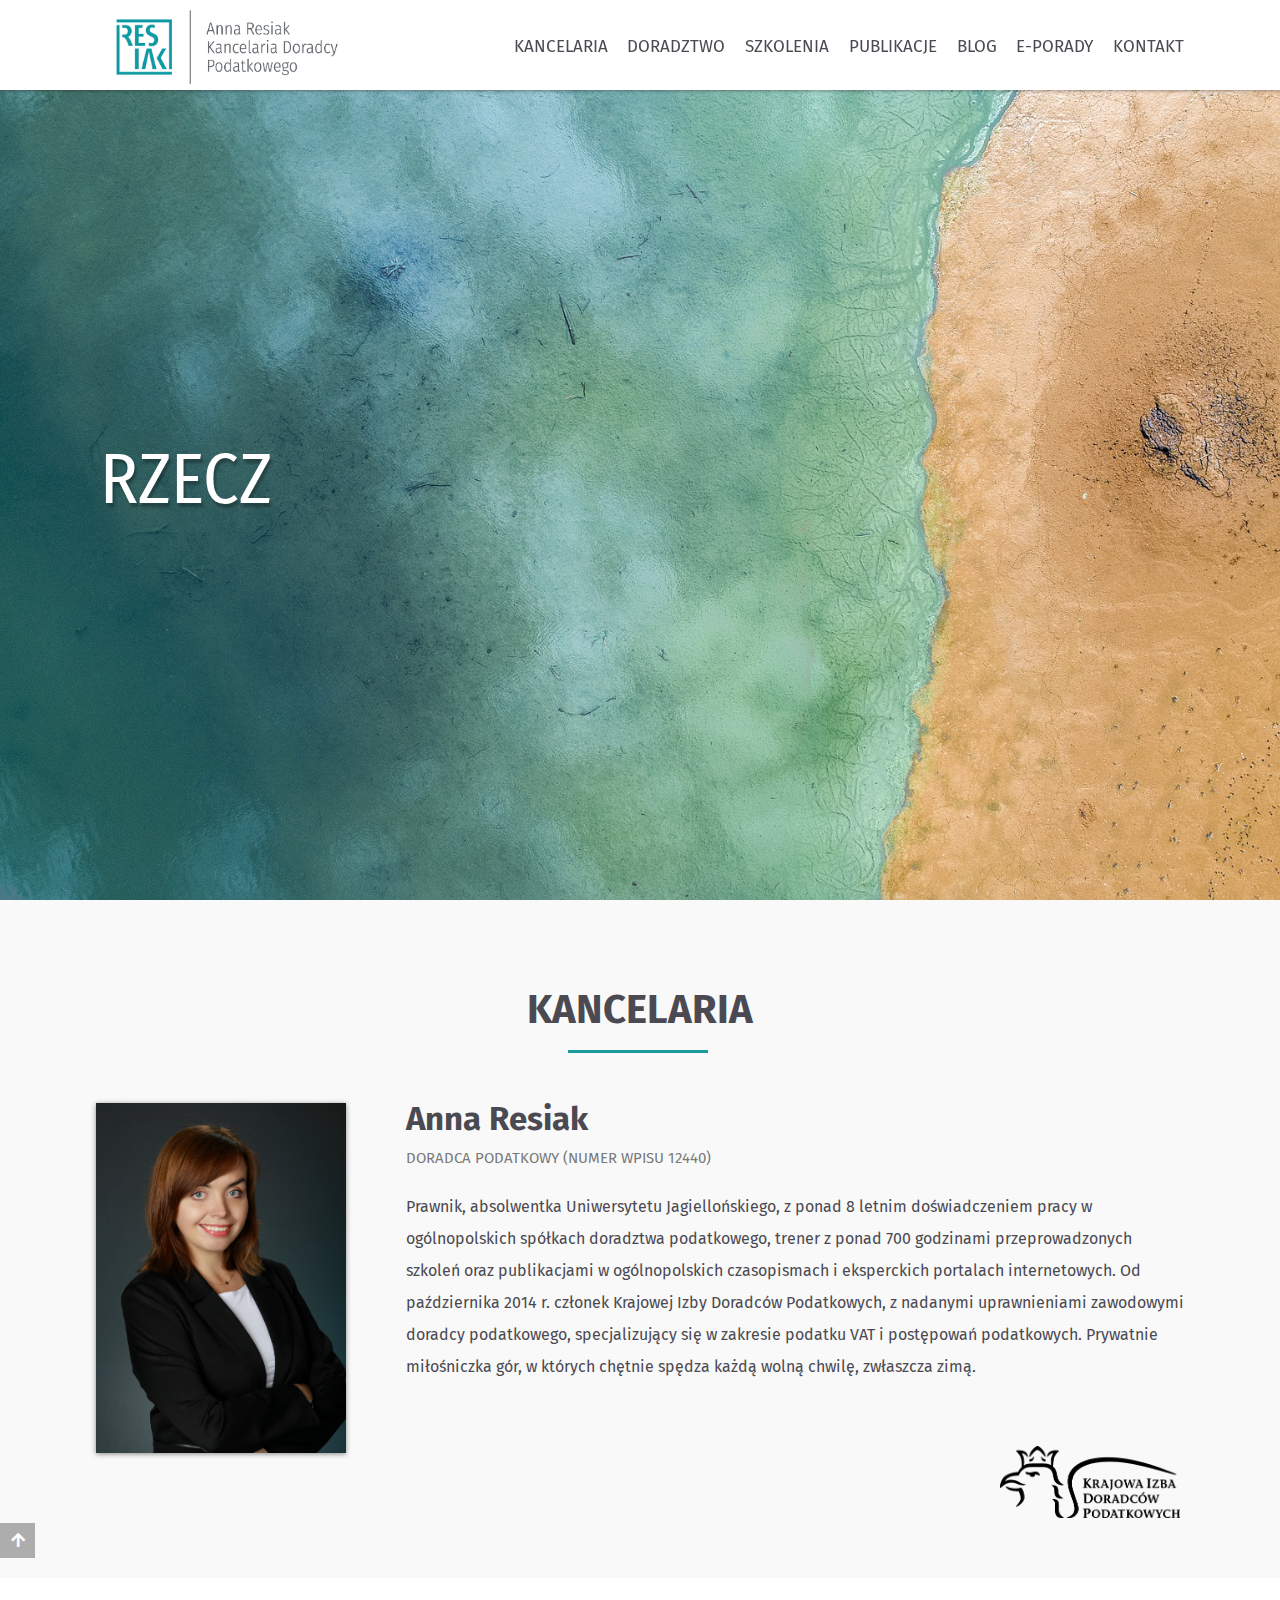
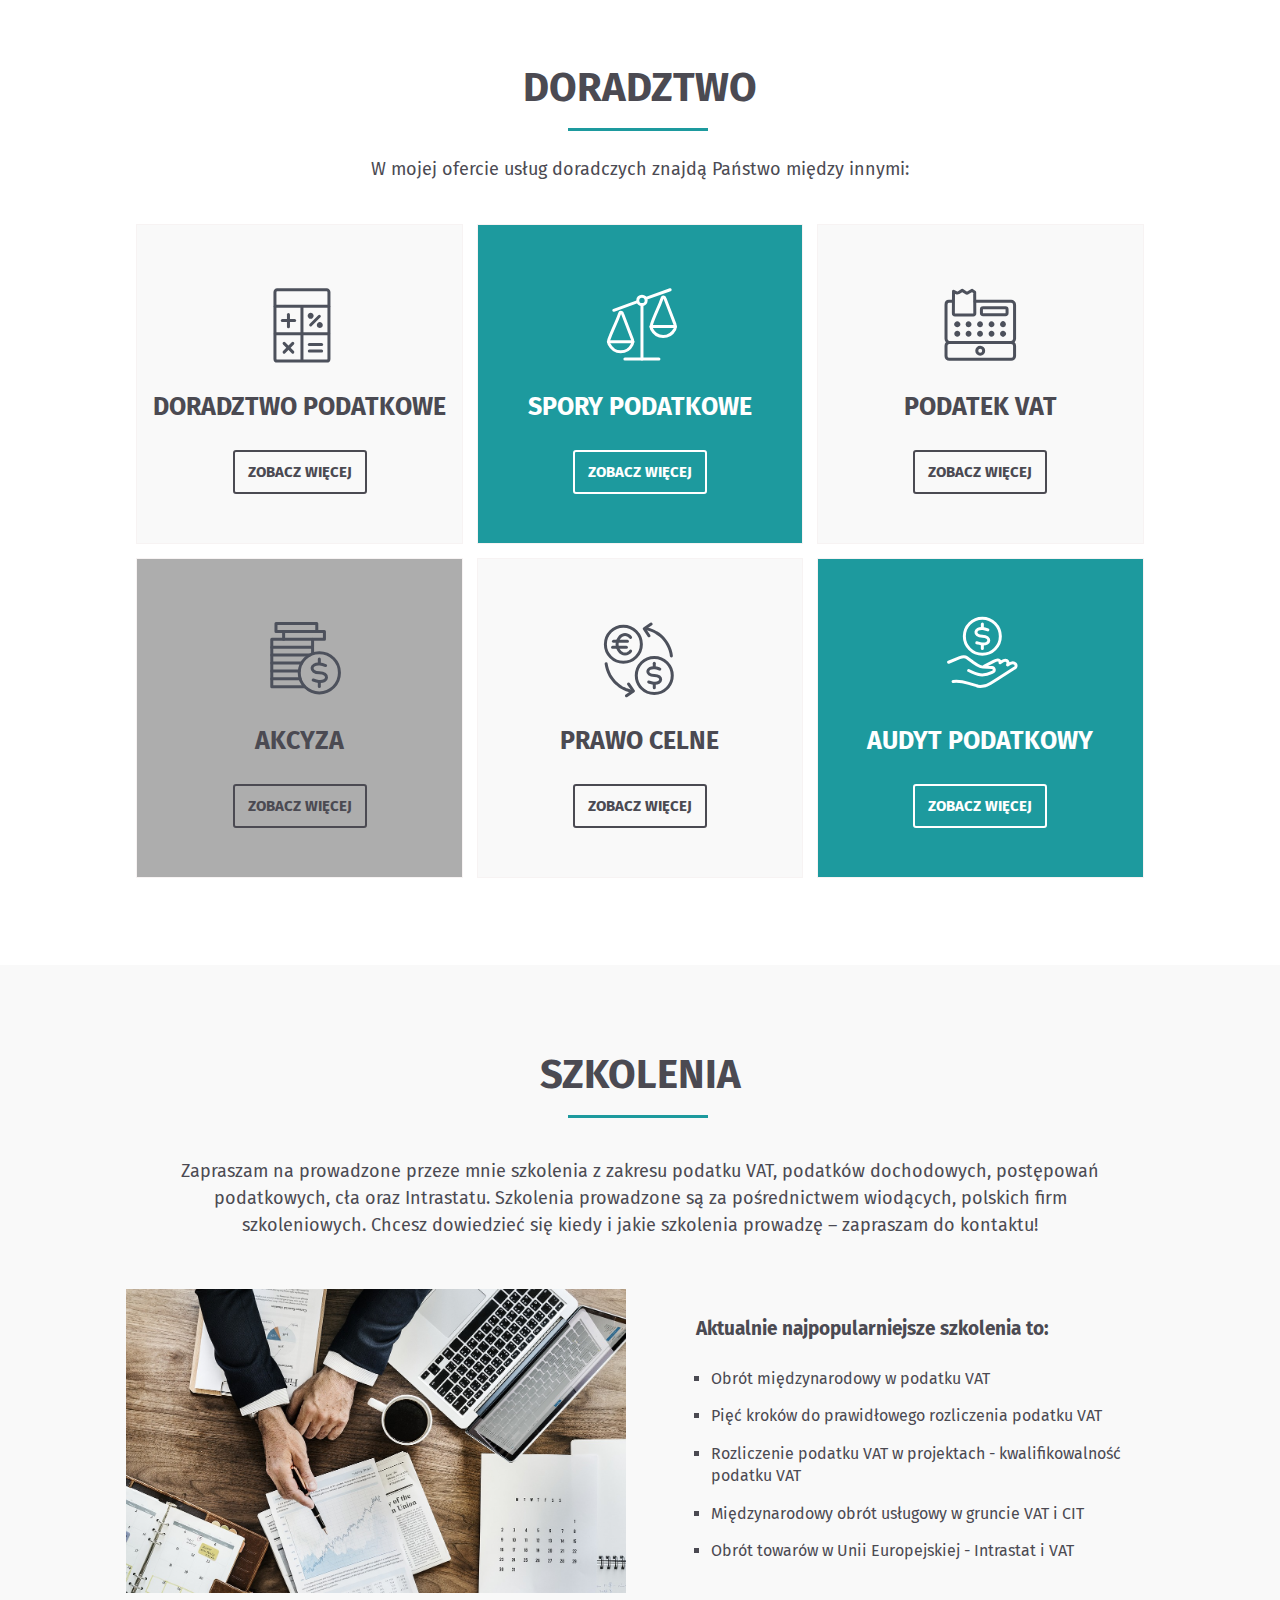
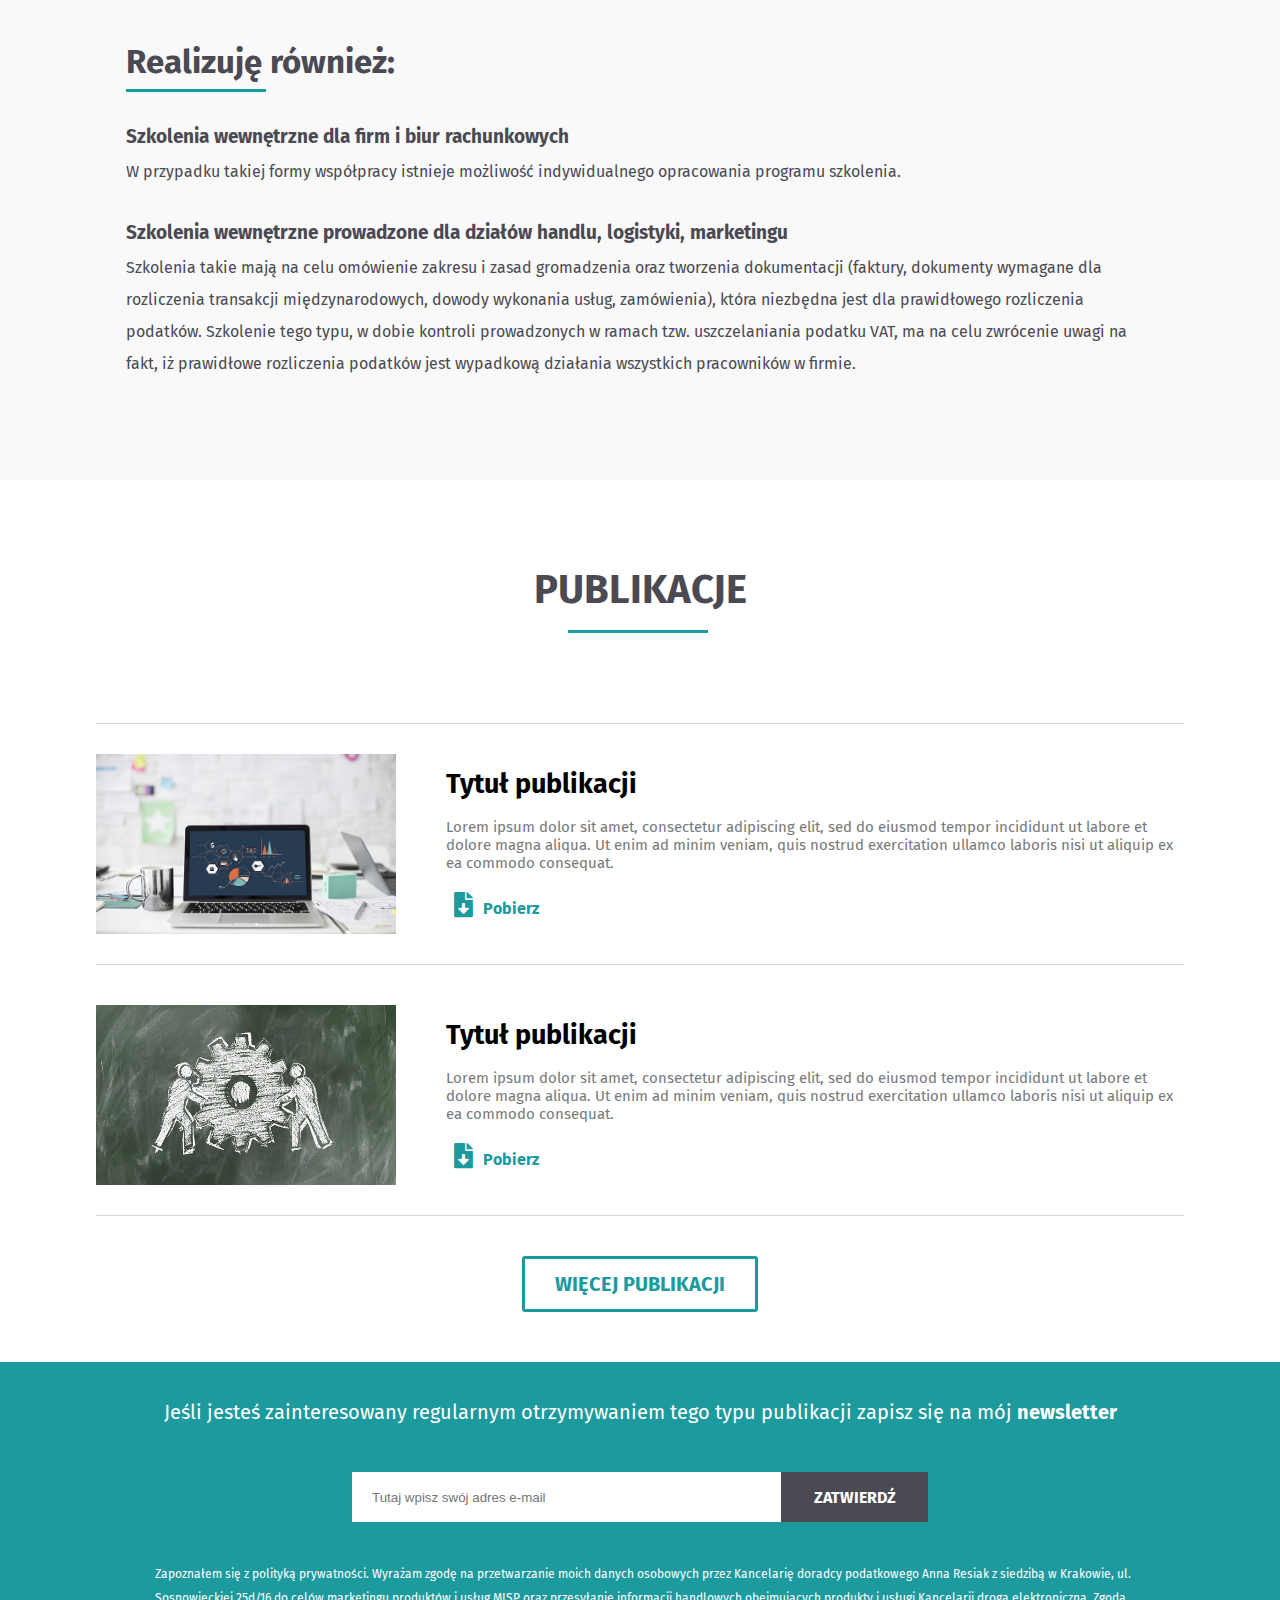
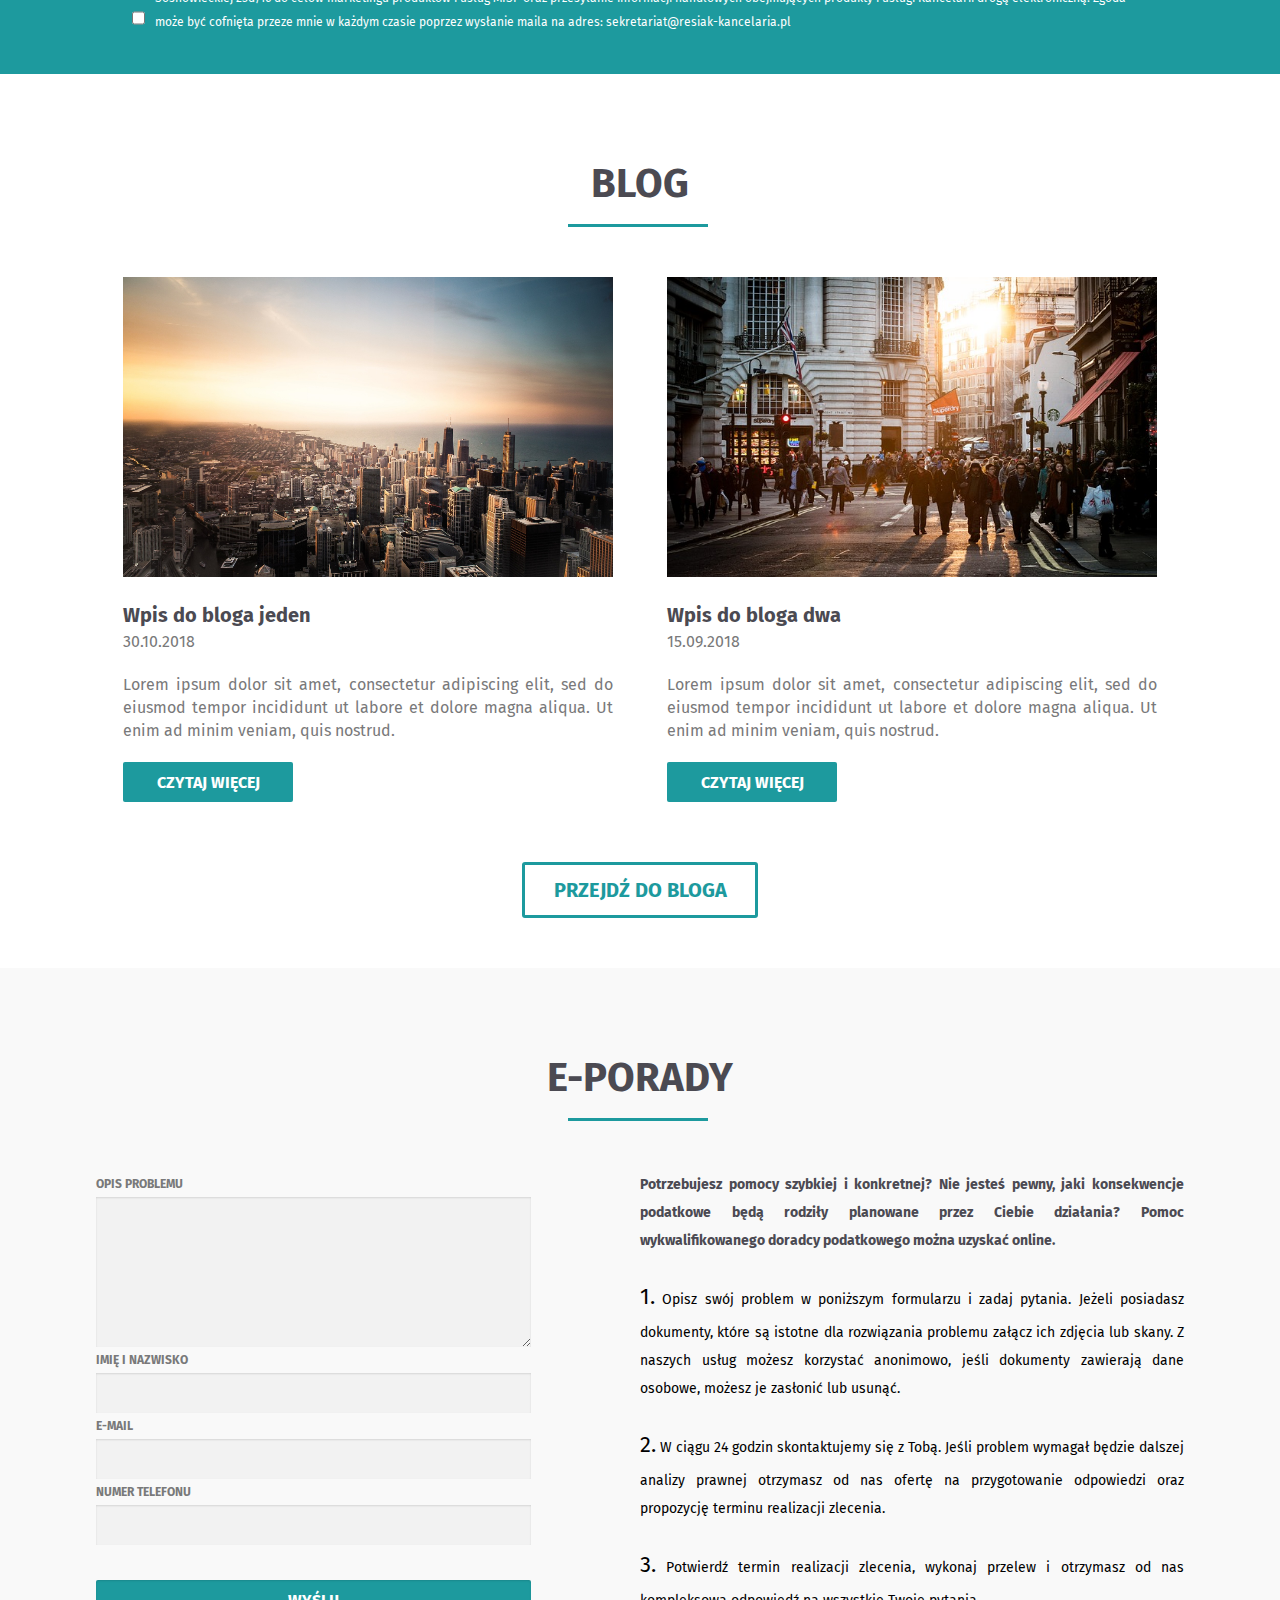
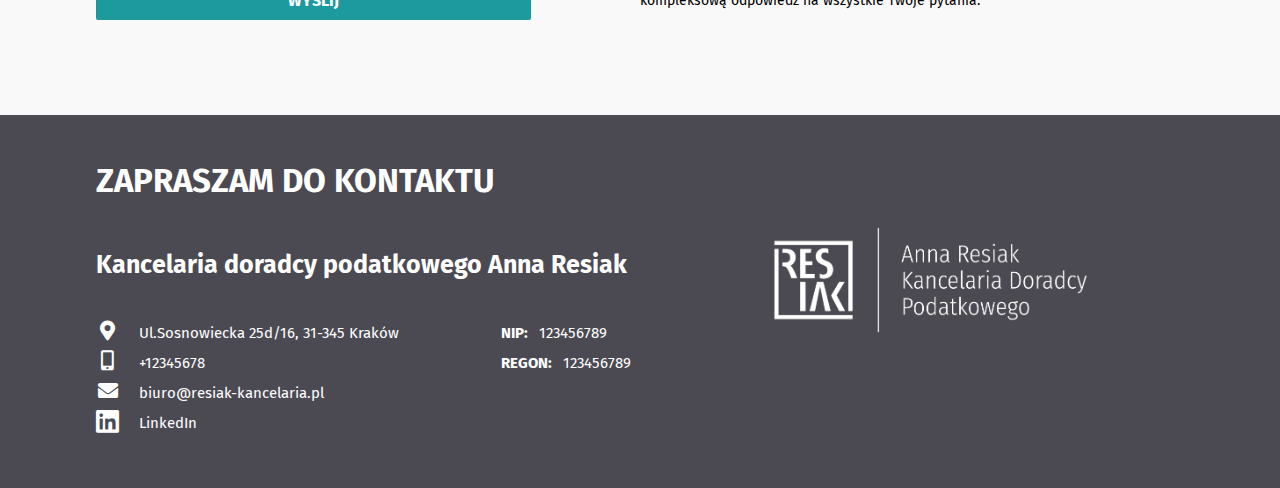
==== commit 45222e3e: "Added top arrow and expand items in doradztwo scripts" ====
--- a/index.html
+++ b/index.html
@@ -60,9 +60,10 @@
                 <img src="img/logo/logo_kdp.png" class="logo_kdp">
             </div>
         </div>
-        <a href="#nav_main">
-        <button class="btn-top"><span class="fas fa-arrow-up"></span></button></a>
-    </section>
+
+        <div id="sticky"><a href="#nav_main"><button class="btn-top"><span class="fas fa-arrow-up"></span></button></a></div>
+    </section>
+        
     
 <!----------------------   DORADZTWO     ------------------>    
     
@@ -350,5 +351,6 @@
         <script src="js/typing.js"></script>
         <script src="js/slide.js"></script>
         <script src="js/menu.js"></script>
+        <script src="js/sticky.js"></script>
     </body>
 </html>--- a/css/style.css
+++ b/css/style.css
@@ -227,14 +227,20 @@
   width: 35px;
   height: 35px;
   background-color: #ADADAD;
-  position: fixed;
-  top: 92vh;
-  right: 18px; }
+  margin-bottom: 20px; }
   .btn-top .fa-arrow-up {
     color: #ffffff; }
 
 .btn-top:hover {
   background-color: #1D9A9E; }
+
+.stick {
+  position: fixed;
+  top: 90vh;
+  right: 20px;
+  -webkit-transition: all 0.7s;
+  -o-transition: all 0.7s;
+  transition: all 0.7s; }
 
 * {
   -webkit-box-sizing: border-box;
@@ -258,7 +264,7 @@
   width: 85vw;
   max-width: 1300px;
   margin: auto;
-  overflow-y: hidden; }
+  /*overflow-y: hidden;*/ }
 
 @media (max-width: 1200px) {
   .container {
@@ -383,6 +389,10 @@
       height: 60px; } }
 
 .header_publikacje {
+  width: 80%;
+  height: 100%;
+  margin: 0;
+  font-family: "Fira Sans", sans-serif;
   display: -webkit-box;
   display: -ms-flexbox;
   display: flex;
@@ -394,6 +404,24 @@
       -ms-flex-pack: end;
           justify-content: flex-end;
   margin-right: 0; }
+  .header_publikacje li {
+    font-size: 17px;
+    text-transform: uppercase;
+    text-align: right; }
+    @media (max-width: 550px) {
+      .header_publikacje li {
+        font-size: 14px; } }
+    @media (max-width: 550px) {
+      .header_publikacje li {
+        font-size: 12px; } }
+    .header_publikacje li a {
+      color: #4B4A52;
+      font-weight: 400; }
+    .header_publikacje li a:hover {
+      color: #1D9A9E; }
+  @media (max-width: 550px) {
+    .header_publikacje {
+      width: 100%; } }
 
 .hero {
   height: 100vh;
@@ -440,7 +468,8 @@
   font-family: "Fira Sans", sans-serif;
   background-color: #F9F9F9;
   color: #000000;
-  position: relative; }
+  position: relative;
+  overflow: visible !important; }
 
 .kancelaria_container {
   display: -webkit-box;
@@ -701,10 +730,6 @@
     font-weight: bold;
     font-size: 13px; }
 
-@media (max-width: 600px) {
-  .doradztwo {
-    display: none; } }
-
 .szkolenia {
   margin-top: 80px;
   font-family: "Fira Sans", sans-serif;
@@ -892,14 +917,8 @@
     background-color: #1D9A9E; }
 
 .posts {
-  display: -webkit-box;
-  display: -ms-flexbox;
-  display: flex;
-  -webkit-box-orient: vertical;
-  -webkit-box-direction: normal;
-      -ms-flex-direction: column;
-          flex-direction: column;
-  padding-top: 50px; }
+  padding-top: 50px;
+  position: relative; }
 
 .posts_row {
   display: -webkit-box;
@@ -953,6 +972,19 @@
 .header_blog li {
   margin-left: 20px; }
 
+.blog_post {
+  width: 85vw;
+  max-width: 1300px;
+  margin: auto;
+  padding-top: 40px;
+  overflow-y: hidden; }
+  @media (max-width: 600px) {
+    .blog_post {
+      width: 95vw;
+      padding-top: 20px; }
+      .blog_post h2 {
+        line-height: 1; } }
+
 @media (max-width: 1000px) {
   .blog_container {
     display: -webkit-box;
@@ -970,7 +1002,16 @@
       width: 100%;
       height: auto; }
     .blog_item button {
-      margin-top: 15px; } }
+      margin-top: 15px; }
+  .posts_row {
+    display: -webkit-box;
+    display: -ms-flexbox;
+    display: flex;
+    -webkit-box-orient: vertical;
+    -webkit-box-direction: normal;
+        -ms-flex-direction: column;
+            flex-direction: column;
+    margin-bottom: 0; } }
 
 .publikacje h6 {
   font-size: 27px;
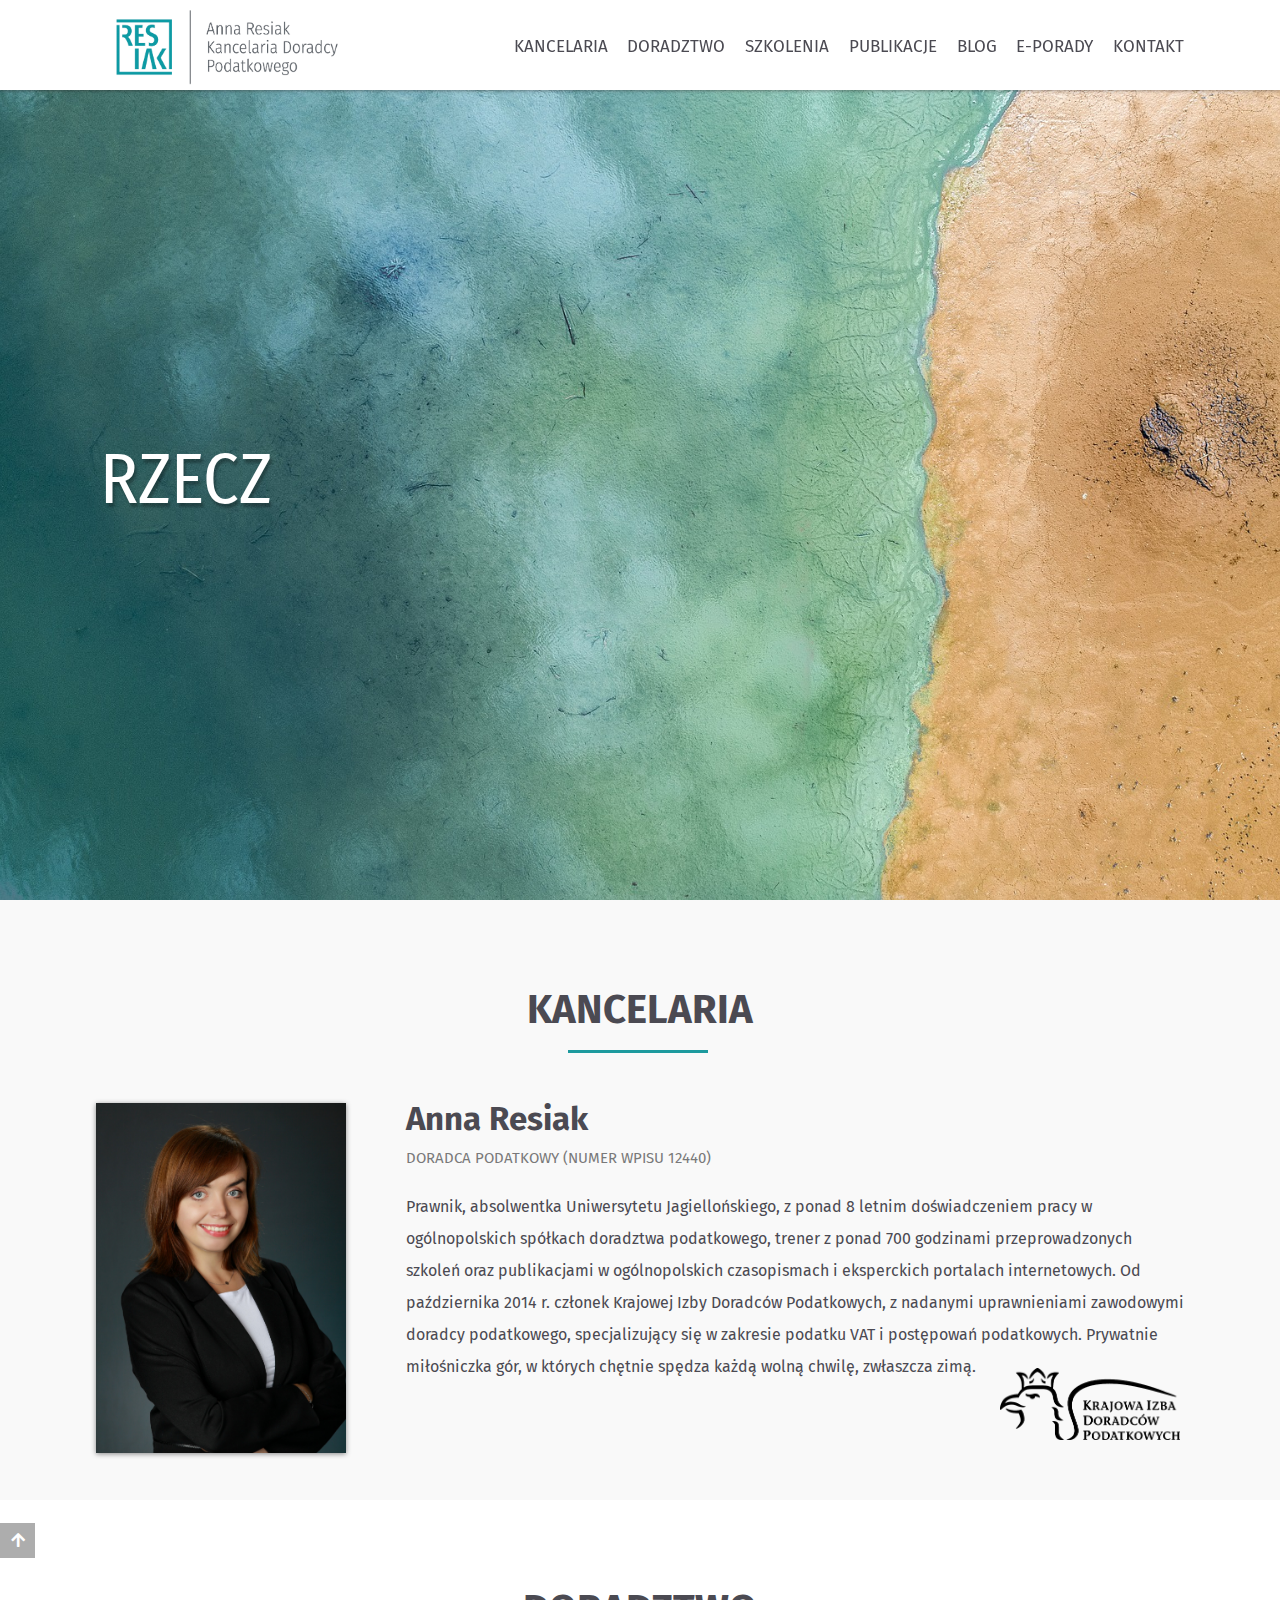
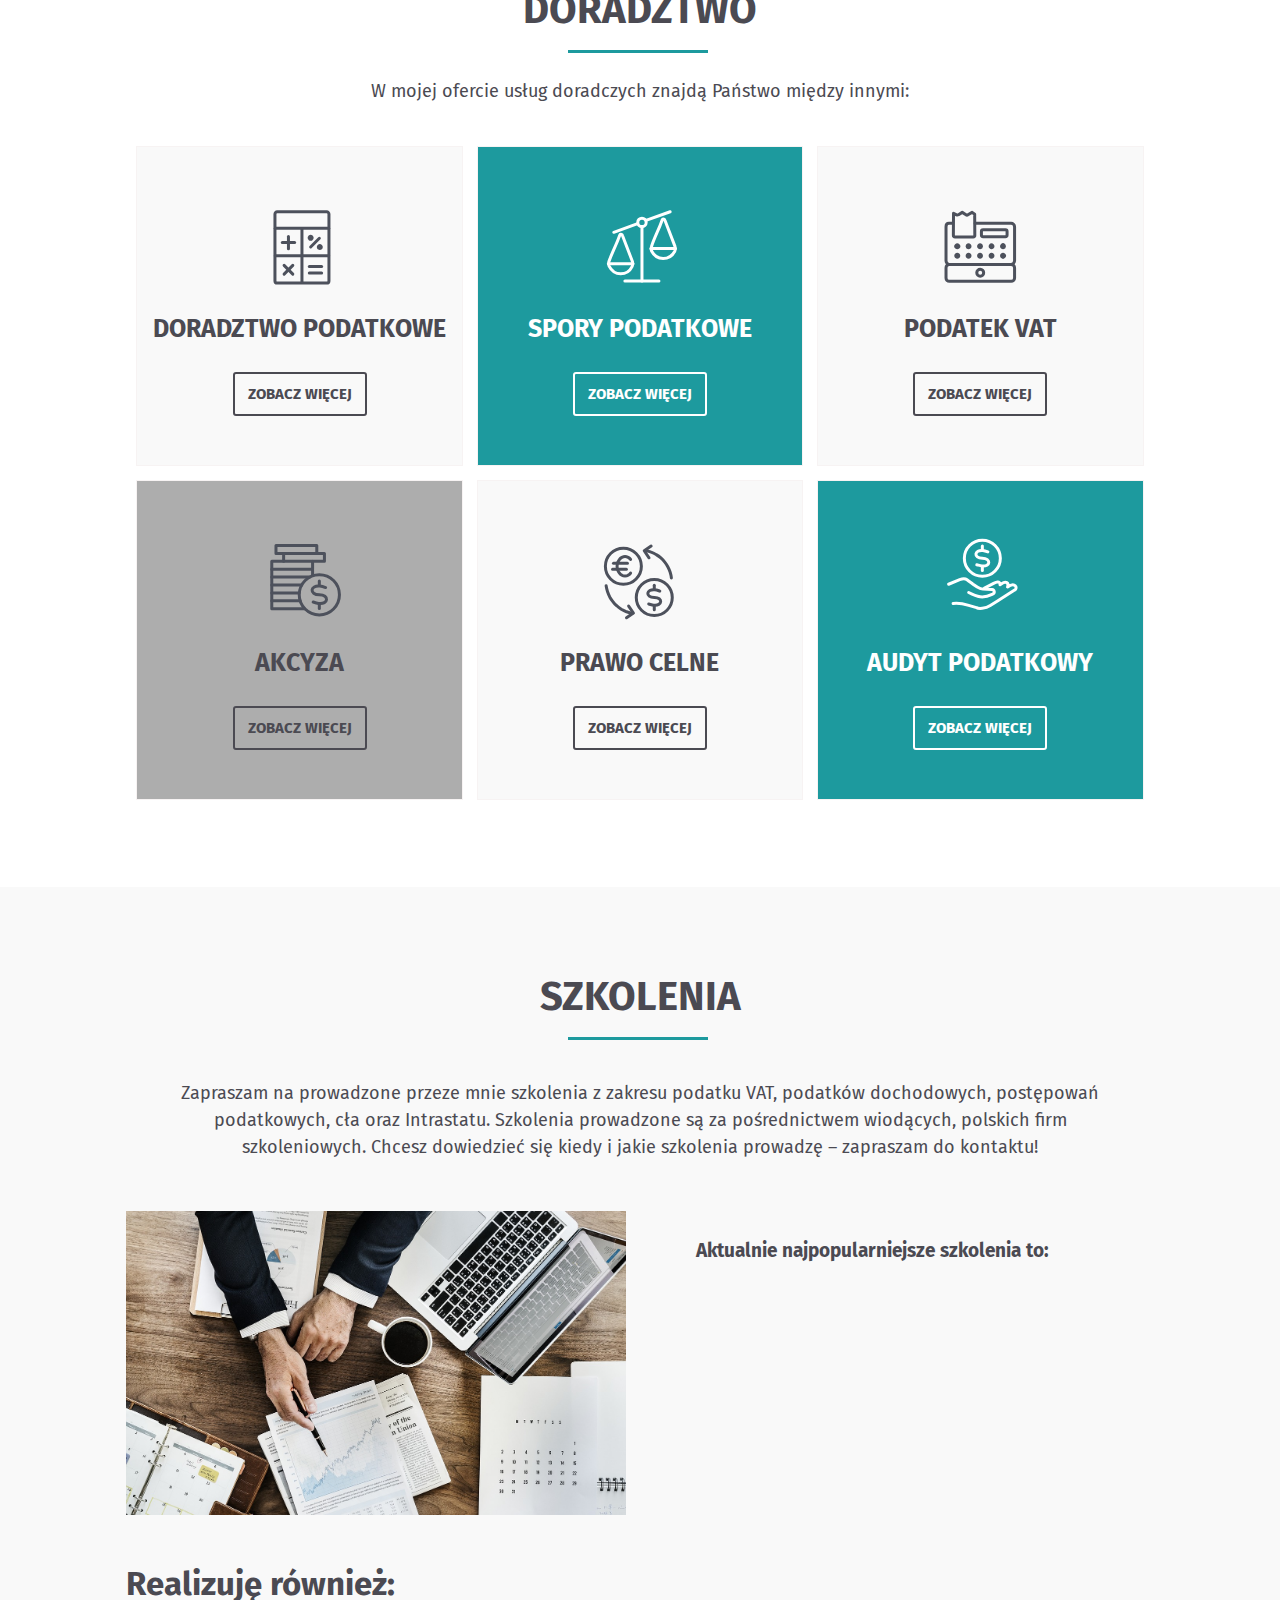
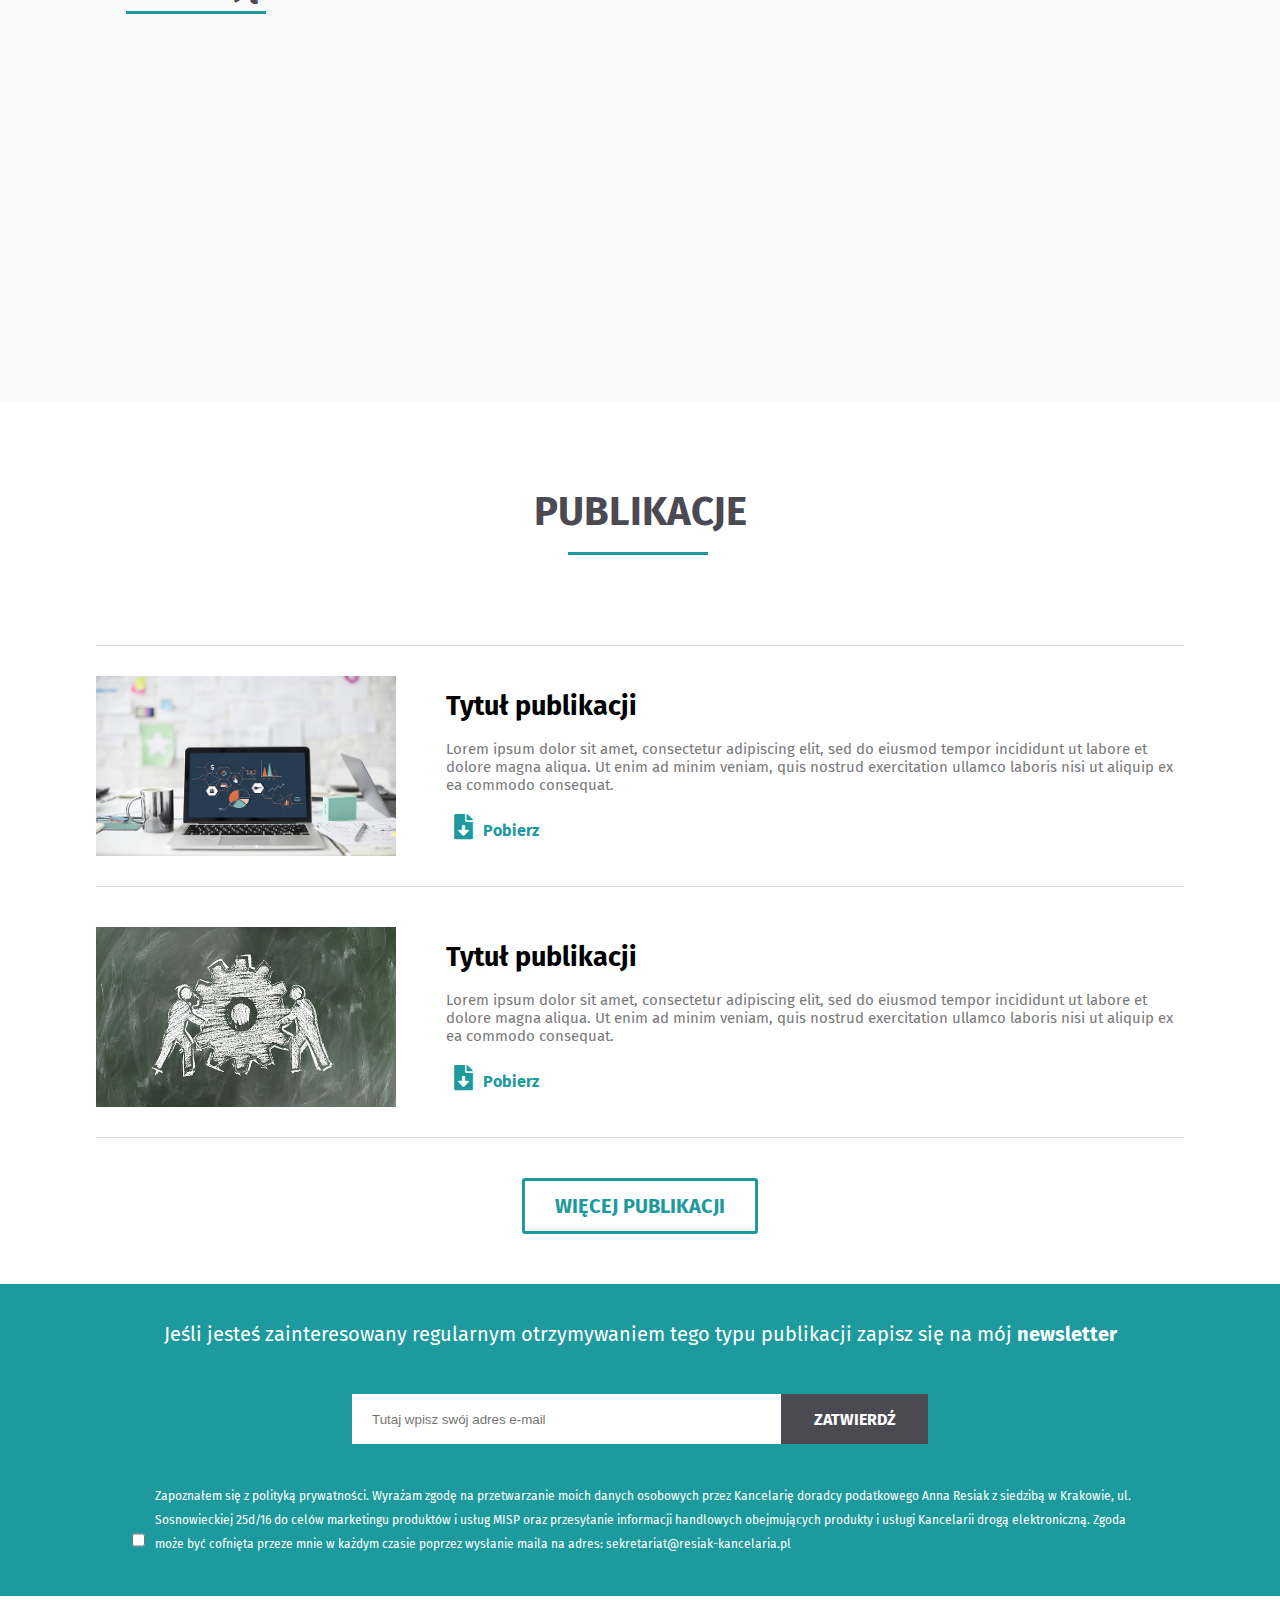
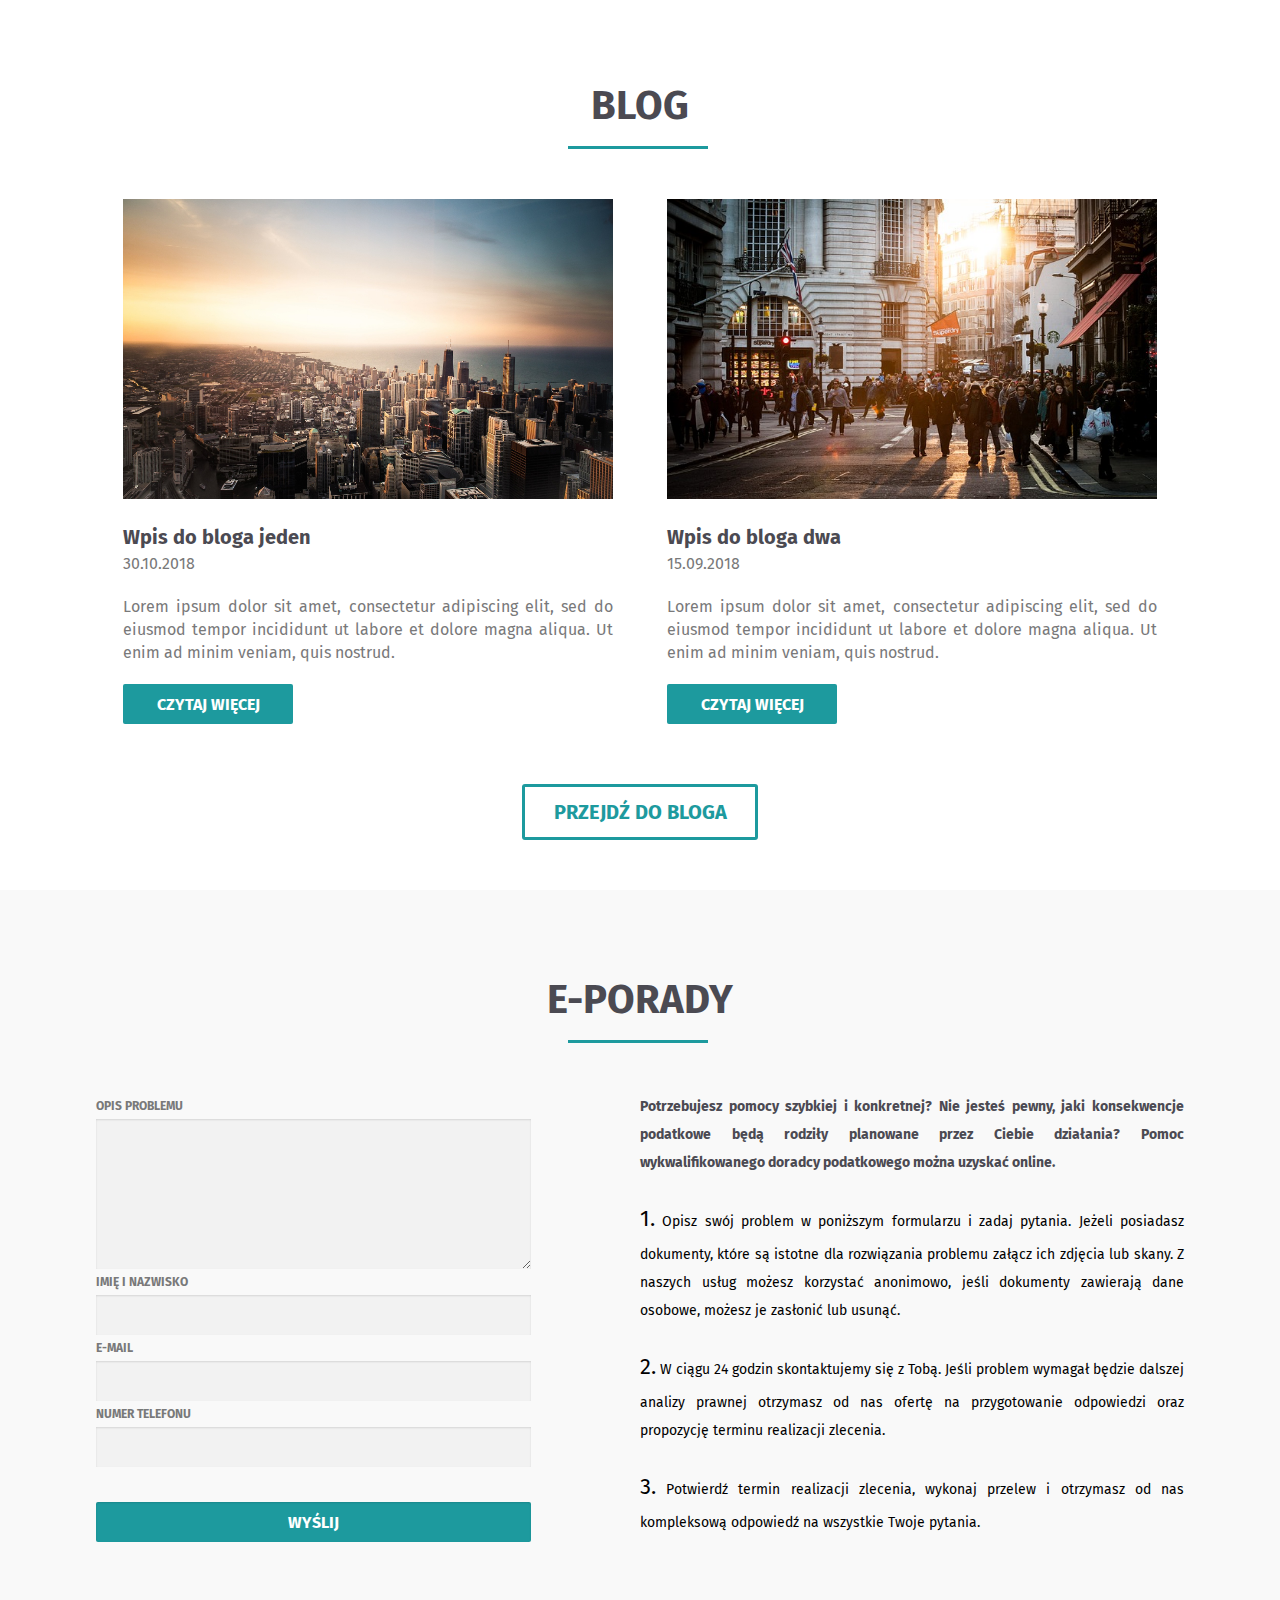
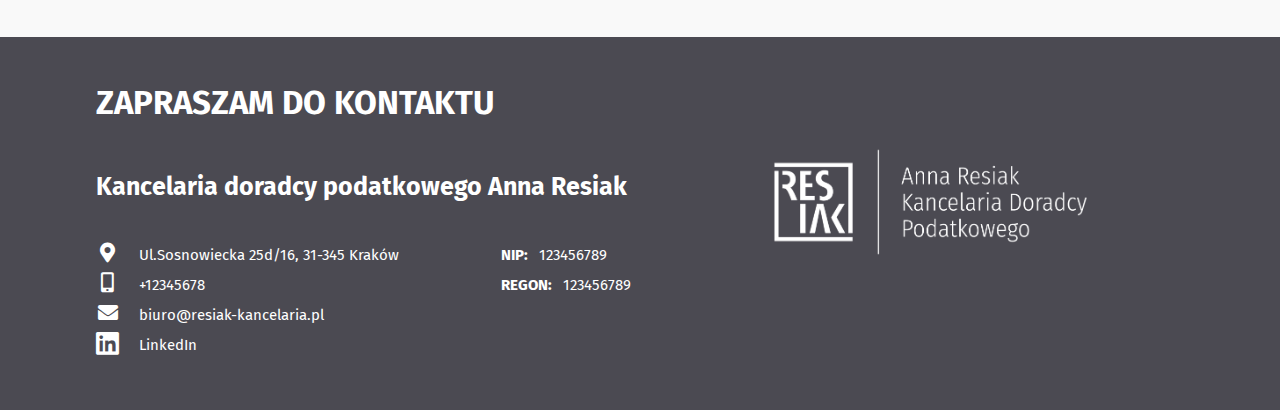
==== commit 05726379: "Added slide in on scroll efect to szkolenia section" ====
--- a/index.html
+++ b/index.html
@@ -181,7 +181,7 @@
                     </div>
                     <div>
                         <h4>Aktualnie najpopularniejsze szkolenia to:</h4>
-                        <ul>
+                        <ul class="slidein">
                             <li>Obrót międzynarodowy w podatku VAT</li>
                             <li>Pięć kroków do prawidłowego rozliczenia podatku VAT</li>
                             <li>Rozliczenie podatku VAT w projektach - kwalifikowalność podatku VAT</li>
@@ -195,11 +195,11 @@
                     <div>
                         <h3>Realizuję również:</h3>
                     </div>
-                    <div>
+                    <div class="slidein">
                         <h4>Szkolenia wewnętrzne dla firm i biur rachunkowych</h4>
-                     <p>W przypadku takiej formy współpracy istnieje możliwość indywidualnego opracowania programu szkolenia.</p>
-                    </div>
-                    <div>
+                        <p>W przypadku takiej formy współpracy istnieje możliwość indywidualnego opracowania programu szkolenia.</p>
+                    </div>
+                    <div class="slidein">
                         <h4>Szkolenia wewnętrzne prowadzone dla działów handlu, logistyki, marketingu</h4>
                        <p>Szkolenia takie mają na celu omówienie zakresu i zasad gromadzenia oraz tworzenia dokumentacji (faktury, dokumenty wymagane dla rozliczenia transakcji międzynarodowych, dowody wykonania usług, zamówienia), która niezbędna jest dla prawidłowego rozliczenia podatków. Szkolenie tego typu, w dobie kontroli prowadzonych w ramach tzw. uszczelaniania podatku VAT, ma na celu zwrócenie uwagi na fakt, iż prawidłowe rozliczenia podatków jest wypadkową działania wszystkich pracowników w firmie.</p>
                     </div>
--- a/css/style.css
+++ b/css/style.css
@@ -241,6 +241,21 @@
   -webkit-transition: all 0.7s;
   -o-transition: all 0.7s;
   transition: all 0.7s; }
+
+.slidein {
+  opacity: 0;
+  -webkit-transition: all .9s;
+  -o-transition: all .9s;
+  transition: all .9s;
+  -webkit-transform: translateY(30%);
+      -ms-transform: translateY(30%);
+          transform: translateY(30%); }
+
+.active {
+  opacity: 1;
+  -webkit-transform: translateY(0%);
+      -ms-transform: translateY(0%);
+          transform: translateY(0%); }
 
 * {
   -webkit-box-sizing: border-box;
@@ -465,6 +480,7 @@
     height: 100vh;
 }*/
 .kancelaria {
+  height: 600px;
   font-family: "Fira Sans", sans-serif;
   background-color: #F9F9F9;
   color: #000000;
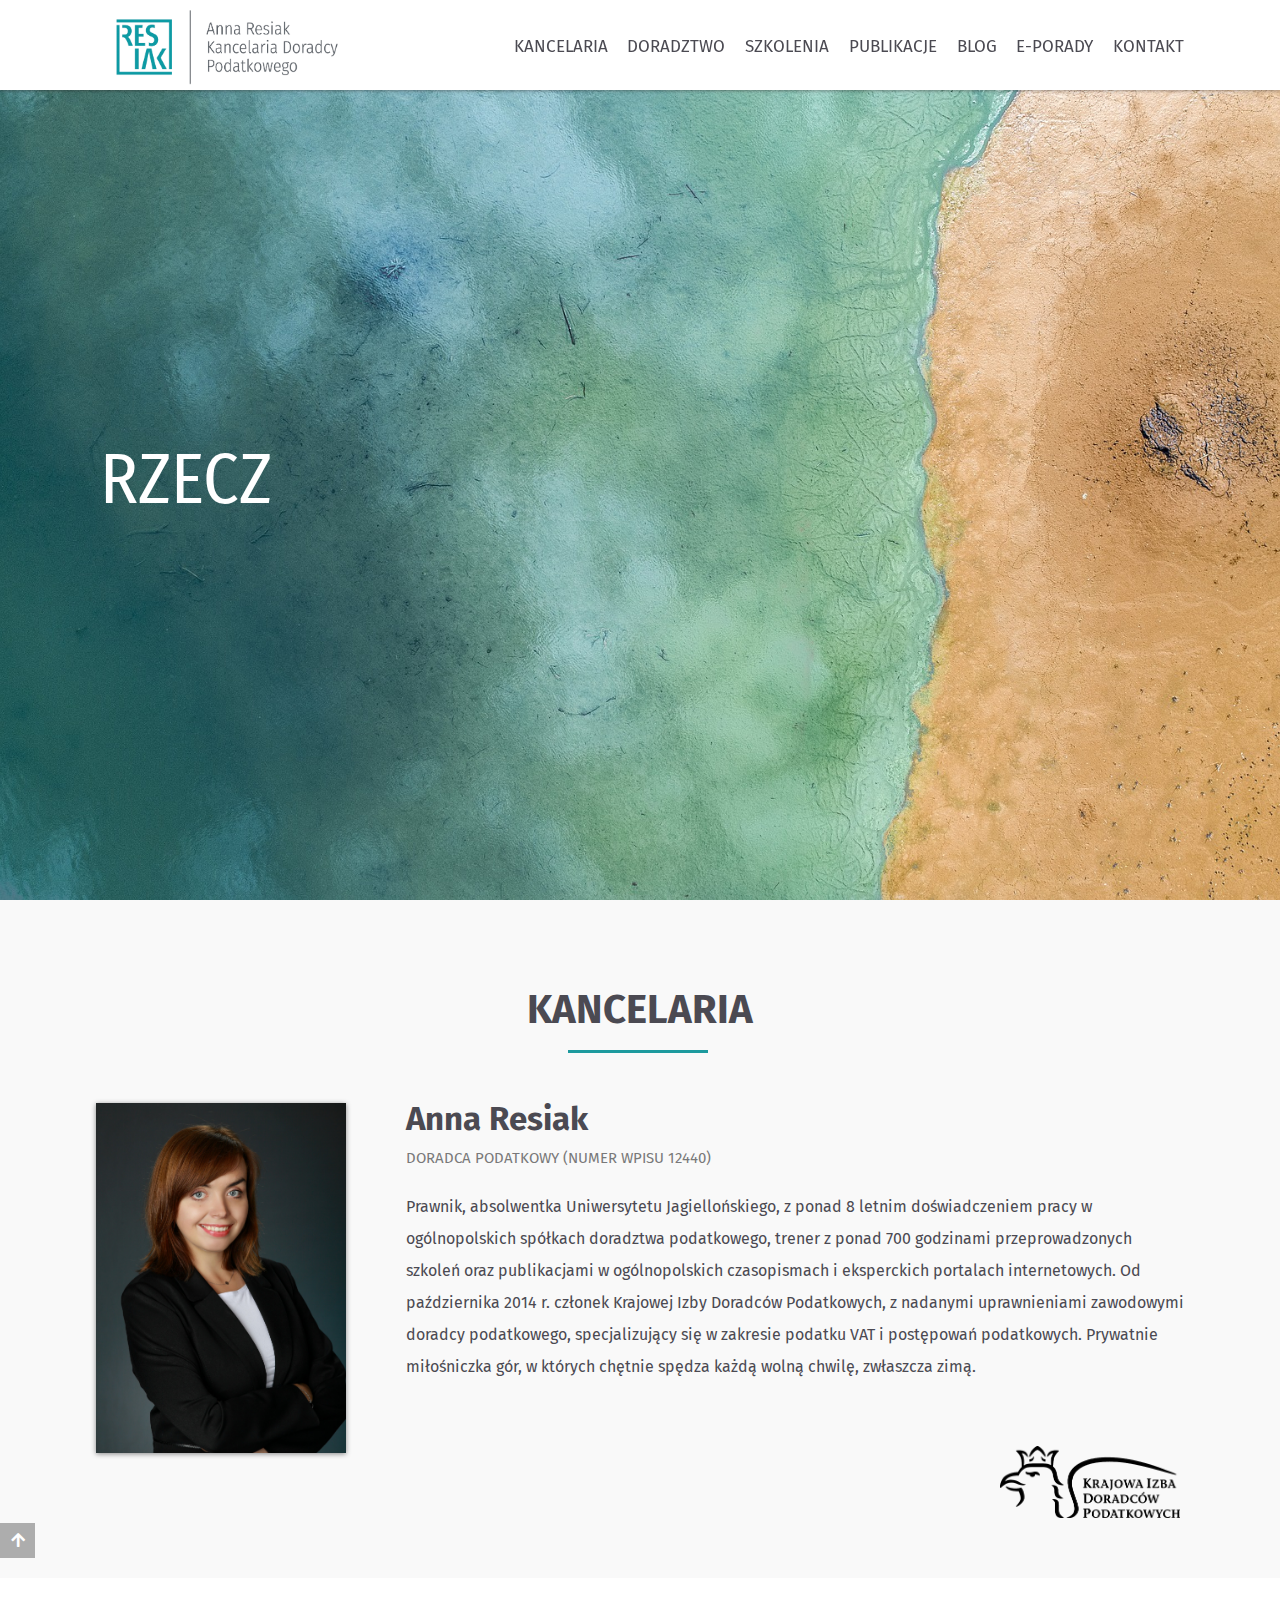
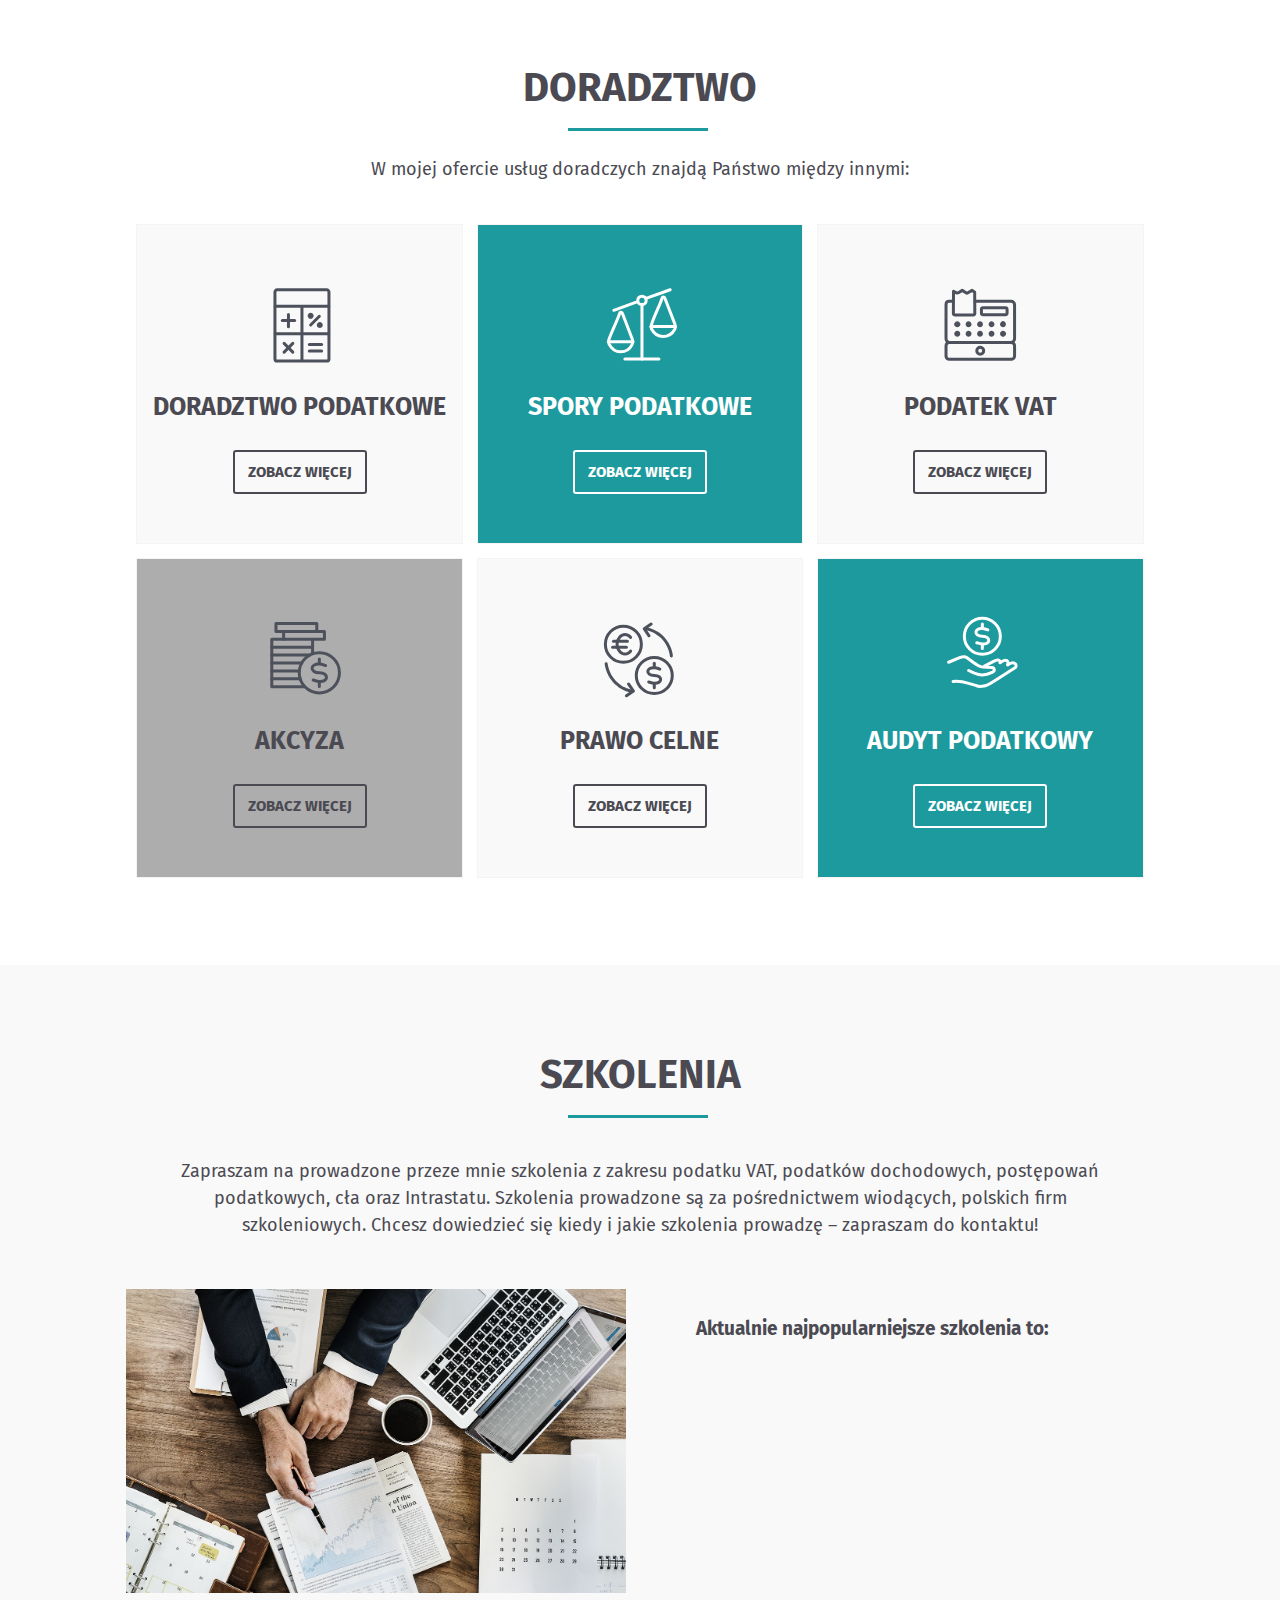
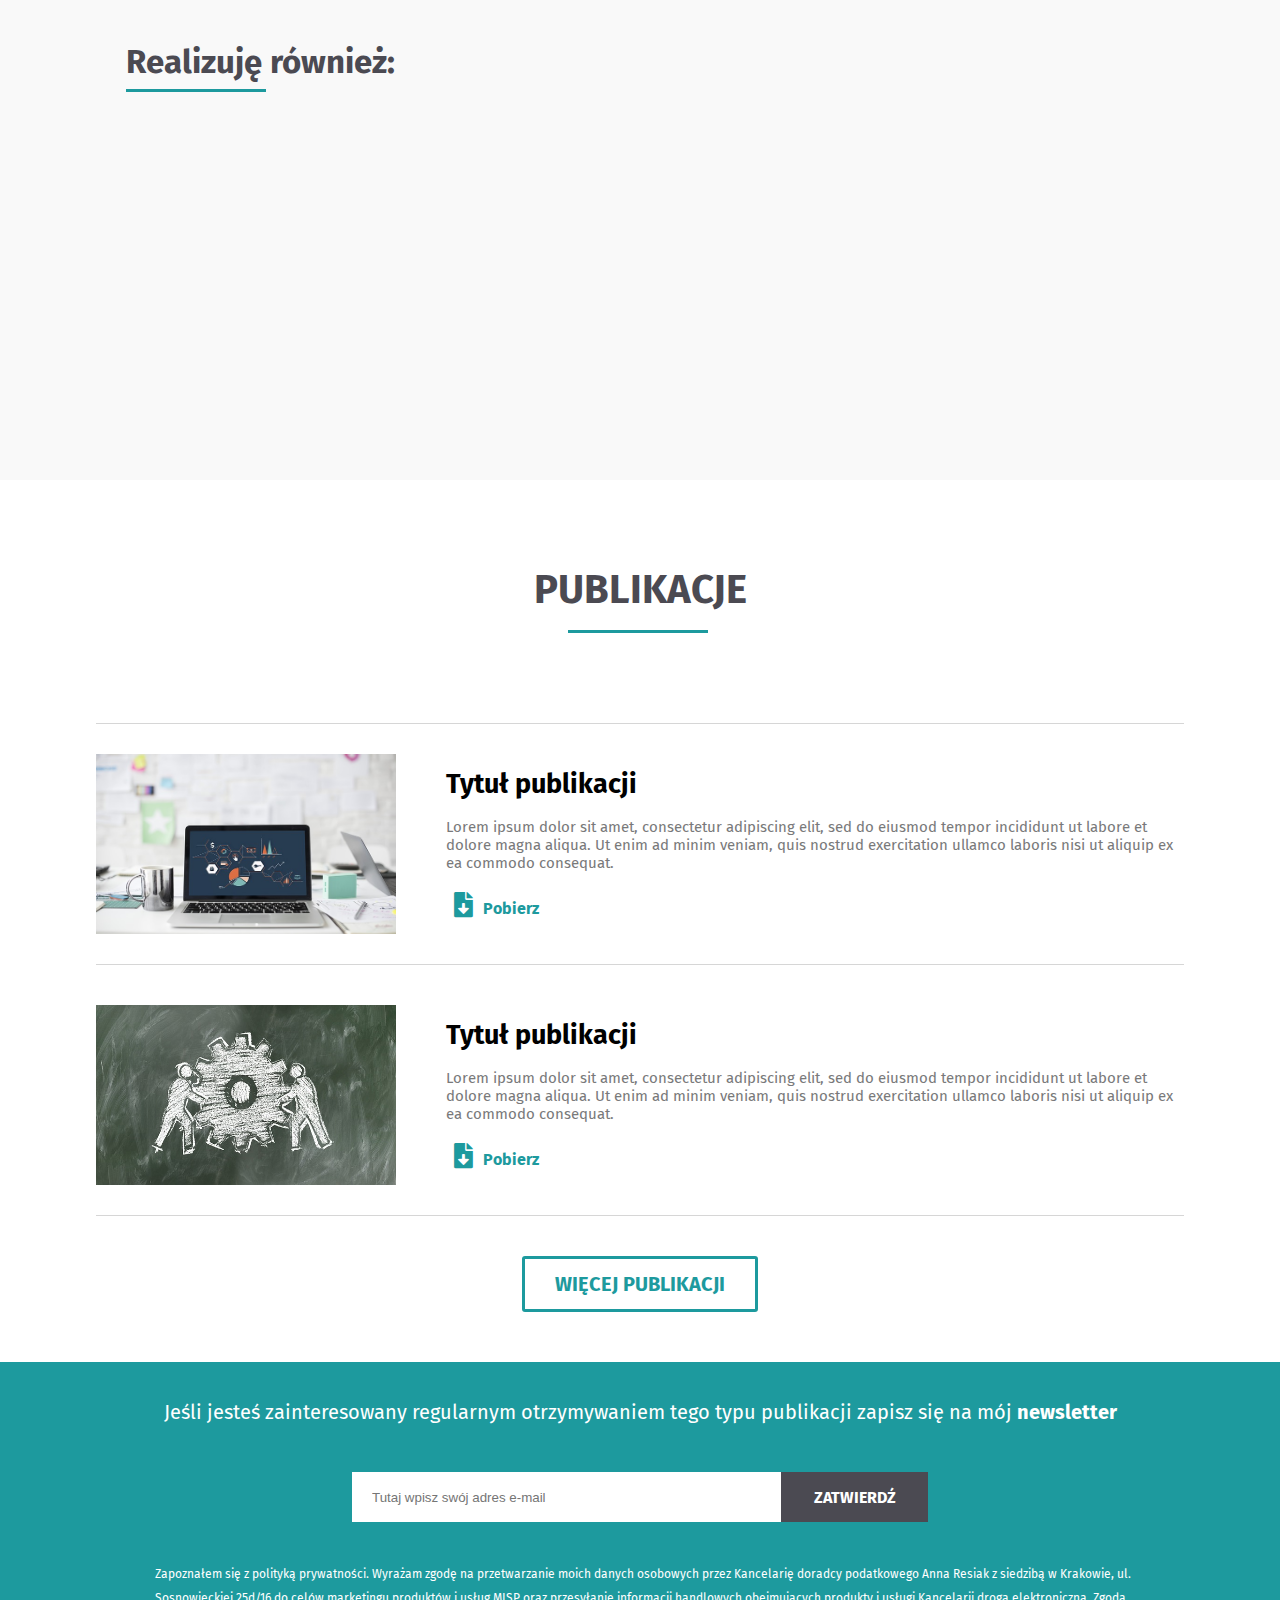
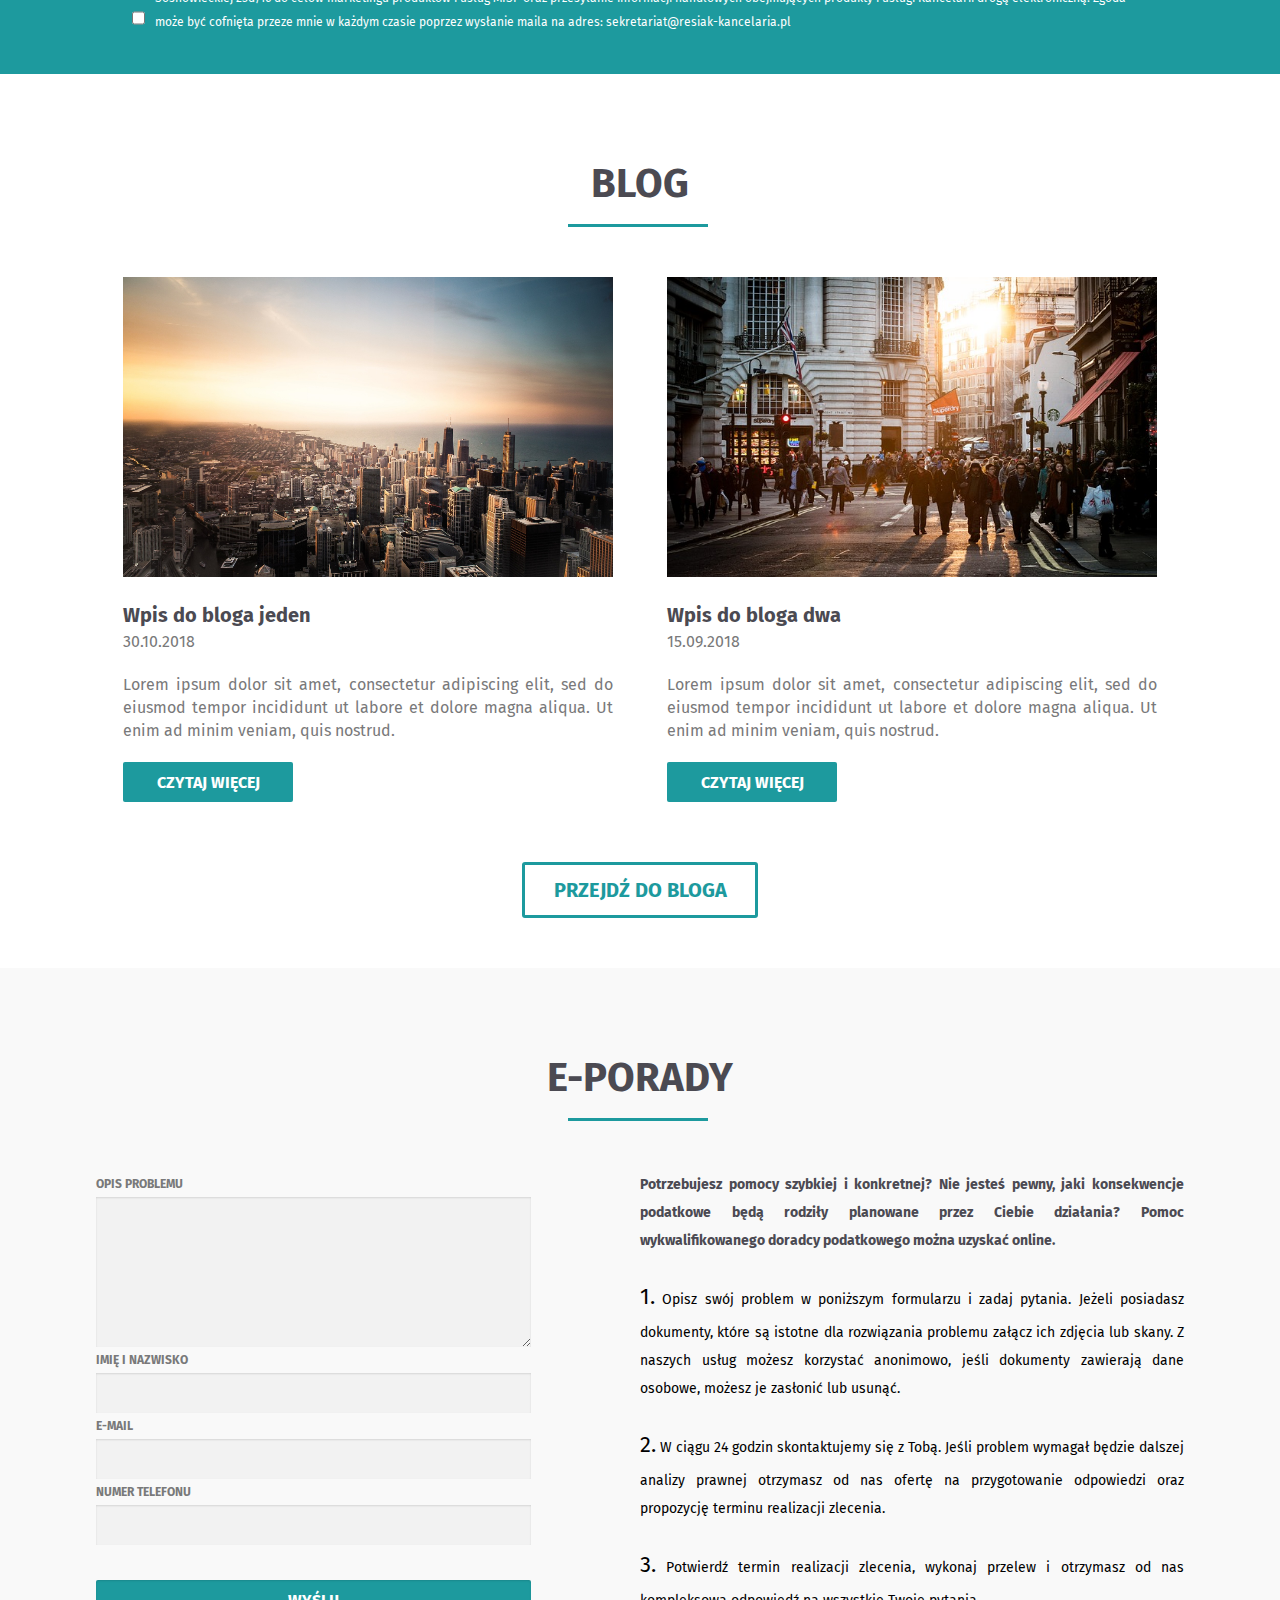
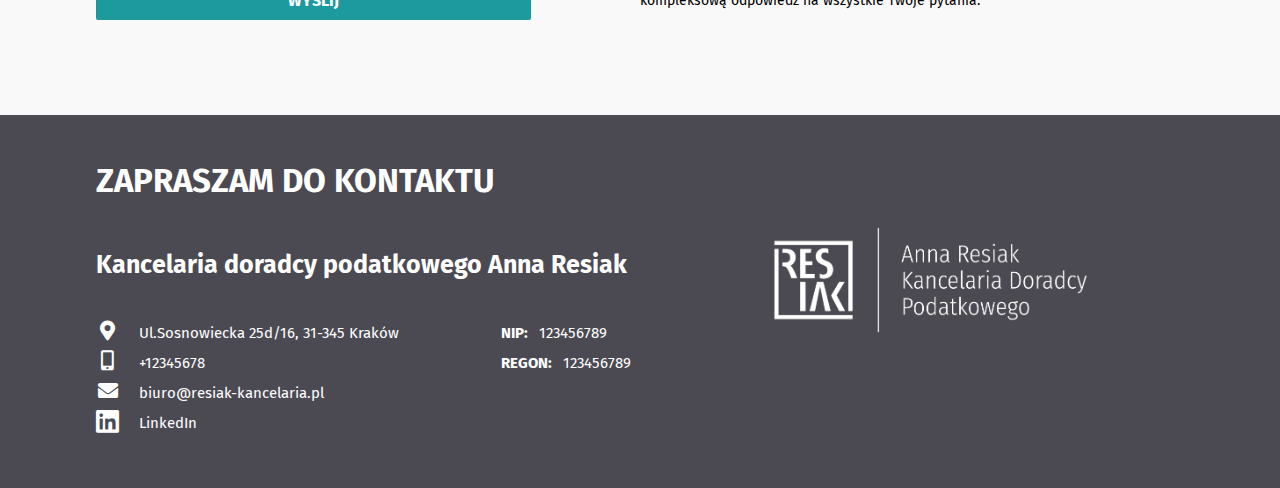
==== commit 95507af4: "Added aria labels and alt to imges" ====
--- a/index.html
+++ b/index.html
@@ -57,7 +57,7 @@
                 <p>Prawnik, absolwentka Uniwersytetu Jagiellońskiego, z ponad 8 letnim doświadczeniem pracy w ogólnopolskich spółkach doradztwa podatkowego, trener z ponad 700 godzinami przeprowadzonych szkoleń oraz publikacjami w ogólnopolskich czasopismach i eksperckich portalach internetowych. 
                 Od października 2014 r. członek Krajowej Izby Doradców Podatkowych,  z nadanymi uprawnieniami zawodowymi doradcy podatkowego, specjalizujący się w zakresie podatku VAT i postępowań podatkowych. 
                 Prywatnie miłośniczka gór, w których chętnie spędza każdą wolną chwilę, zwłaszcza zimą.</p>
-                <img src="img/logo/logo_kdp.png" class="logo_kdp">
+                <img src="img/logo/logo_kdp.png" class="logo_kdp" alt="Logo Krajowej Izby Doradców Podatkowych">
             </div>
         </div>
 
@@ -74,7 +74,7 @@
         <div class="doradztwo_container">
             <div class="doradztwo_item doradztwo_item-grey" id="doradztwo">
                 <div class="doradztwo_header">
-                    <img src="img/icons/doradztwo.svg" class="icons" alt="">
+                    <img src="img/icons/doradztwo.svg" class="icons" alt="" aria-hidden="true">
                     <h4>Doradztwo podatkowe</h4>
                     <button class="btn-show_more">Zobacz więcej</button>
                 </div>
@@ -83,13 +83,13 @@
                     <li><span class="fas fa-check"></span>Przygotowuję opinie i analizy prawne z zakresu podatków pośrednich, podatków dochodowych, podatku od nieruchomości oraz prawa celnego.</li>
                     <li><span class="fas fa-check"></span>Pomagam w tworzeniu i przekształcaniu działalności gospodarczej.</li>
                 </ul>
-                <button class="btn-close"><span class="fas fa-times"></span>
+                <button class="btn-close" aria-label="Zamknij" title="Zamknij"><span class="fas fa-times"></span>
                 </button>
             </div>
             
             <div class="doradztwo_item doradztwo_item-turkus">
                 <div class="doradztwo_header">
-                     <img src="img/icons/spory.svg" class="icons" alt="">
+                     <img src="img/icons/spory.svg" class="icons" alt="" aria-hidden="true">
                     <h4>Spory podatkowe</h4>
                     <button class="btn-show_more">Zobacz więcej</button>
                 </div>
@@ -100,12 +100,12 @@
                     <li><span class="fas fa-check"></span>Pomagam uzyskać rozłożenie zobowiązań podatkowych na raty.</li>
                     <li><span class="fas fa-check"></span>Pomagam w przygotowaniu wniosków o wydanie interpretacji indywidualnej.</li>
                 </ul>
-                <button class="btn-close"><span class="fas fa-times"></span></button>
+                <button class="btn-close" aria-label="Zamknij" title="Zamknij"><span class="fas fa-times"></span></button>
             </div>
             
             <div class="doradztwo_item doradztwo_item-grey">
                 <div class="doradztwo_header">
-                    <img src="img/icons/vat.svg" class="icons" alt="">
+                    <img src="img/icons/vat.svg" class="icons" alt="" aria-hidden="true">
                     <h4>Podatek VAT</h4>
                     <button class="btn-show_more">Zobacz więcej</button>
                 </div>
@@ -115,12 +115,12 @@
                     <li><span class="fas fa-check"></span>Dokonuję weryfikacji prawidłowości odliczania podatku VAT, przygotowujemy analizy z zakresu obowiązku stosowania współczynnika proporcji (struktury) i tzw. preproporcji.</li>
                     <li><span class="fas fa-check"></span>Dokonuję analizy możliwości stosowania zwolnień podatkowych.</li>
                 </ul>
-                <button class="btn-close"><span class="fas fa-times"></span></button>
+                <button class="btn-close"><span class="fas fa-times" aria-label="Zamknij" title="Zamknij"></span></button>
             </div>
             
             <div class="doradztwo_item doradztwo_item-darkgrey">
                 <div class="doradztwo_header">
-                    <img src="img/icons/akcyza.svg" class="icons" alt="">
+                    <img src="img/icons/akcyza.svg" class="icons" alt="" aria-hidden="true">
                     <h4>Akcyza</h4>
                     <button class="btn-show_more">Zobacz więcej</button>
                 </div>
@@ -130,12 +130,12 @@
                     <li><span class="fas fa-check"></span>Analizuję możliwość stosowania zwolnień oraz preferencyjnych stawek akcyzy.</li>
                     <li><span class="fas fa-check"></span>Sprawdzam czy prowadzona działalność rodzi jakiekolwiek obowiązki na gruncie podatku akcyzowego.</li>
                 </ul>
-                <button class="btn-close"><span class="fas fa-times"></span></button>
+                <button class="btn-close"><span class="fas fa-times" aria-label="Zamknij" title="Zamknij"></span></button>
             </div>
             
             <div class="doradztwo_item doradztwo_item-grey">
                 <div class="doradztwo_header">
-                    <img src="img/icons/clo.svg" class="icons" alt="">
+                    <img src="img/icons/clo.svg" class="icons" alt="" aria-hidden="true">
                     <h4>Prawo celne</h4>
                     <button class="btn-show_more">Zobacz więcej</button>
                 </div>
@@ -144,12 +144,12 @@
                     <li><span class="fas fa-check"></span>Przygotowuję analizy problemów prawnych związanych z obrotem z państwami nienależącymi do UE.</li>
                     <li><span class="fas fa-check"></span>Reprezentuję swoich Klientów w postępowaniach przed organami celnymi oraz przed sądami administracyjnymi.</li>
                 </ul>
-                <button class="btn-close"><span class="fas fa-times"></span></button>
+                <button class="btn-close"><span class="fas fa-times" aria-label="Zamknij" title="Zamknij"></span></button>
             </div>
             
             <div class="doradztwo_item doradztwo_item-turkus" >
                 <div class="doradztwo_header">
-                    <img src="img/icons/audyt.svg" class="icons" alt="">
+                    <img src="img/icons/audyt.svg" class="icons" alt="" aria-hidden="true">
                     <h4>Audyt podatkowy</h4>
                     <button class="btn-show_more">Zobacz więcej</button>
                 </div>
@@ -160,7 +160,7 @@
                     <li><span class="fas fa-check"></span>Przeprowadzam tzw. przeglądy due dilligence w przypadku planowania przejęcia, fuzji lub zakupu innej jednostki.</li>
                     <li><span class="fas fa-check"></span>Oferuję możliwość prowadzenia audytu u Klienta, a także zdalnie, na podstawie wybranej i przesłanej próbki dokumentów.</li>
                 </ul>
-                <button class="btn-close"><span class="fas fa-times"></span></button>
+                <button class="btn-close"><span class="fas fa-times" aria-label="Zamknij" title="Zamknij"></span></button>
             </div>
             
         </div>
@@ -319,10 +319,10 @@
                     <div class="footer_contact">
                         <div class="footer_adres">    
                             <div class="footer_icons">
-                                 <p><span class="fas fa-map-marker-alt icon"></span></p>
-                                <p><span class="fas fa-mobile-alt icon"></span></p>
-                                <p><span class="fas fa-envelope icon"></span></p>
-                                <a href="https://www.linkedin.com/in/annaresiak/" target="_blank"><span class="fab fa-linkedin icon"></span>
+                                 <p><span class="fas fa-map-marker-alt icon" aria-label="Adres"></span></p>
+                                <p><span class="fas fa-mobile-alt icon" aria-label="Telefon"></span></p>
+                                <p><span class="fas fa-envelope icon" aria-label="E-mail"></span></p>
+                                <a href="https://www.linkedin.com/in/annaresiak/" target="_blank" aria-label="LinkedIn"><span class="fab fa-linkedin icon"></span>
                                 </a>
                             </div>
                             <div>
--- a/css/style.css
+++ b/css/style.css
@@ -84,7 +84,6 @@
 h1 {
   font-size: 70px;
   font-family: "Fira Sans Condensed", sans-serif;
-  text-shadow: 2px 4px 3px rgba(0, 0, 0, 0.3);
   text-transform: uppercase;
   color: #ffffff; }
   @media (max-width: 800px) {
@@ -106,11 +105,13 @@
   width: 400px;
   font-family: "Fira Sans", sans-serif;
   color: #4B4A52; }
-
-@media (max-width: 1100px) {
-  h2 {
-    padding-top: 45px;
-    padding-bottom: 45px; } }
+  @media (max-width: 1100px) {
+    h2 {
+      padding-top: 45px;
+      padding-bottom: 45px; } }
+
+.blog_h2 {
+  padding-top: 110px; }
 
 h2:after {
   content: '';
@@ -250,6 +251,12 @@
   -webkit-transform: translateY(30%);
       -ms-transform: translateY(30%);
           transform: translateY(30%); }
+  @media (max-width: 600px) {
+    .slidein {
+      opacity: 1;
+      -webkit-transform: translateY(0%);
+          -ms-transform: translateY(0%);
+              transform: translateY(0%); } }
 
 .active {
   opacity: 1;
@@ -480,7 +487,6 @@
     height: 100vh;
 }*/
 .kancelaria {
-  height: 600px;
   font-family: "Fira Sans", sans-serif;
   background-color: #F9F9F9;
   color: #000000;
@@ -566,7 +572,8 @@
     margin-bottom: 30px; }
 
 .doradztwo_container {
-  margin: auto;
+  width: 100%;
+  margin: 0;
   margin-top: 30px;
   display: -webkit-box;
   display: -ms-flexbox;
@@ -576,6 +583,15 @@
   -webkit-box-pack: center;
       -ms-flex-pack: center;
           justify-content: center; }
+  @media (max-width: 600px) {
+    .doradztwo_container {
+      display: -webkit-box;
+      display: -ms-flexbox;
+      display: flex;
+      -webkit-box-orient: vertical;
+      -webkit-box-direction: normal;
+          -ms-flex-direction: column;
+              flex-direction: column; } }
 
 .doradztwo_item {
   -webkit-box-sizing: border-box;
@@ -599,6 +615,24 @@
   border: 1px solid #f7f3f3;
   padding: 10px;
   margin: 7px; }
+  @media (max-width: 1200px) {
+    .doradztwo_item {
+      height: 300px; } }
+  @media (max-width: 1050px) {
+    .doradztwo_item {
+      height: 250px; } }
+  @media (max-width: 900px) {
+    .doradztwo_item {
+      height: 230px; } }
+  @media (max-width: 800px) {
+    .doradztwo_item {
+      height: 200px; } }
+  @media (max-width: 700px) {
+    .doradztwo_item {
+      height: 180px; } }
+  @media (max-width: 600px) {
+    .doradztwo_item {
+      width: 100%; } }
   .doradztwo_item .btn-show_more {
     width: 130px;
     height: 40px;
@@ -606,20 +640,30 @@
     text-transform: uppercase;
     font-weight: bold;
     font-size: 15px; }
+    @media (max-width: 800px) {
+      .doradztwo_item .btn-show_more {
+        width: 100px;
+        height: 30px;
+        font-size: 12px; } }
   .doradztwo_item h4 {
     text-transform: uppercase;
     font-size: 25px; }
+    @media (max-width: 1200px) {
+      .doradztwo_item h4 {
+        text-align: center;
+        font-size: 23px; } }
+    @media (max-width: 1100px) {
+      .doradztwo_item h4 {
+        margin-bottom: 15px;
+        font-size: 18px; } }
+    @media (max-width: 900px) {
+      .doradztwo_item h4 {
+        font-size: 16px;
+        margin-bottom: 10px; } }
   .doradztwo_item .doradztwo_list {
     display: none; }
   .doradztwo_item .btn-close {
     display: none; }
-
-@media (max-width: 1200px) {
-  .doradztwo_item {
-    width: 30%;
-    height: 270px; }
-    .doradztwo_item h4 {
-      font-size: 20px; } }
 
 .doradztwo_header {
   display: -webkit-box;
@@ -683,13 +727,19 @@
   width: 100px;
   height: auto;
   margin-bottom: 20px; }
+  @media (max-width: 1000px) {
+    .icons {
+      margin-bottom: 10px; } }
+  @media (max-width: 800px) {
+    .icons {
+      width: 70px; } }
 
 /*style to display one item from doradztwo*/
 .hide {
   display: none; }
 
 .show {
-  width: 94%;
+  width: 95%;
   display: -webkit-box;
   display: -ms-flexbox;
   display: flex;
@@ -704,6 +754,27 @@
       -ms-flex-order: 1;
           order: 1;
   position: relative; }
+  @media (max-width: 1100px) {
+    .show {
+      width: 96%; } }
+  @media (max-width: 900px) {
+    .show {
+      width: 97%;
+      display: -webkit-box;
+      display: -ms-flexbox;
+      display: flex;
+      -webkit-box-orient: vertical;
+      -webkit-box-direction: normal;
+          -ms-flex-direction: column;
+              flex-direction: column; }
+      .show .icons {
+        display: none; } }
+  @media (max-width: 800px) {
+    .show {
+      height: 270px; } }
+  @media (max-width: 600px) {
+    .show {
+      height: auto; } }
   .show .btn-show_more {
     display: none; }
   .show .doradztwo_list {
@@ -713,11 +784,34 @@
     line-height: 1.5;
     font-size: 16px;
     margin: 20px; }
+    @media (max-width: 1300px) {
+      .show .doradztwo_list {
+        font-size: 14px;
+        margin: 17px; } }
+    @media (max-width: 1100px) {
+      .show .doradztwo_list {
+        line-height: 1.3; } }
+    @media (max-width: 600px) {
+      .show .doradztwo_list {
+        line-height: 1.1;
+        margin: 15px 4px; } }
     .show .doradztwo_list li {
       margin: 7px; }
+      @media (max-width: 1100px) {
+        .show .doradztwo_list li {
+          margin: 4px; } }
   .show .doradztwo_header {
     width: 60%;
     padding: 10px; }
+    @media (max-width: 900px) {
+      .show .doradztwo_header {
+        width: 50%; }
+        .show .doradztwo_header h4 {
+          text-align: center;
+          font-size: 18px; } }
+    @media (max-width: 900px) {
+      .show .doradztwo_header {
+        width: 100%; } }
   .show .btn-close {
     display: block;
     position: absolute;
@@ -731,13 +825,36 @@
   -webkit-box-ordinal-group: 3;
       -ms-flex-order: 2;
           order: 2; }
+  @media (max-width: 1100px) {
+    .decrease {
+      height: 170px; } }
+  @media (max-width: 900px) {
+    .decrease {
+      height: 150px; } }
+  @media (max-width: 800px) {
+    .decrease {
+      width: 100%;
+      height: 100px; } }
   .decrease h4 {
     font-size: 15px;
     margin-bottom: 15px; }
+    @media (max-width: 1200px) {
+      .decrease h4 {
+        font-size: 13px;
+        margin-bottom: 10px; } }
+    @media (max-width: 800px) {
+      .decrease h4 {
+        font-size: 16px; } }
   .decrease .icons {
     width: 70px;
     height: auto;
     margin-bottom: 10px; }
+    @media (max-width: 1200px) {
+      .decrease .icons {
+        width: 60px; } }
+    @media (max-width: 800px) {
+      .decrease .icons {
+        display: none; } }
   .decrease .btn-show_more {
     width: 100px;
     height: 30px;
@@ -745,6 +862,16 @@
     text-transform: uppercase;
     font-weight: bold;
     font-size: 13px; }
+    @media (max-width: 1200px) {
+      .decrease .btn-show_more {
+        width: 90px;
+        height: 20px;
+        font-size: 11px; } }
+    @media (max-width: 800px) {
+      .decrease .btn-show_more {
+        width: 100px;
+        height: 30px;
+        font-size: 13px; } }
 
 .szkolenia {
   margin-top: 80px;
@@ -965,7 +1092,7 @@
     top: 10px;
     left: 0; }
   .post .blog_item {
-    padding-top: 30px;
+    padding-top: 20px;
     padding-bottom: 40px;
     margin: auto;
     width: 80%; }
@@ -992,7 +1119,7 @@
   width: 85vw;
   max-width: 1300px;
   margin: auto;
-  padding-top: 40px;
+  padding-top: 20px;
   overflow-y: hidden; }
   @media (max-width: 600px) {
     .blog_post {
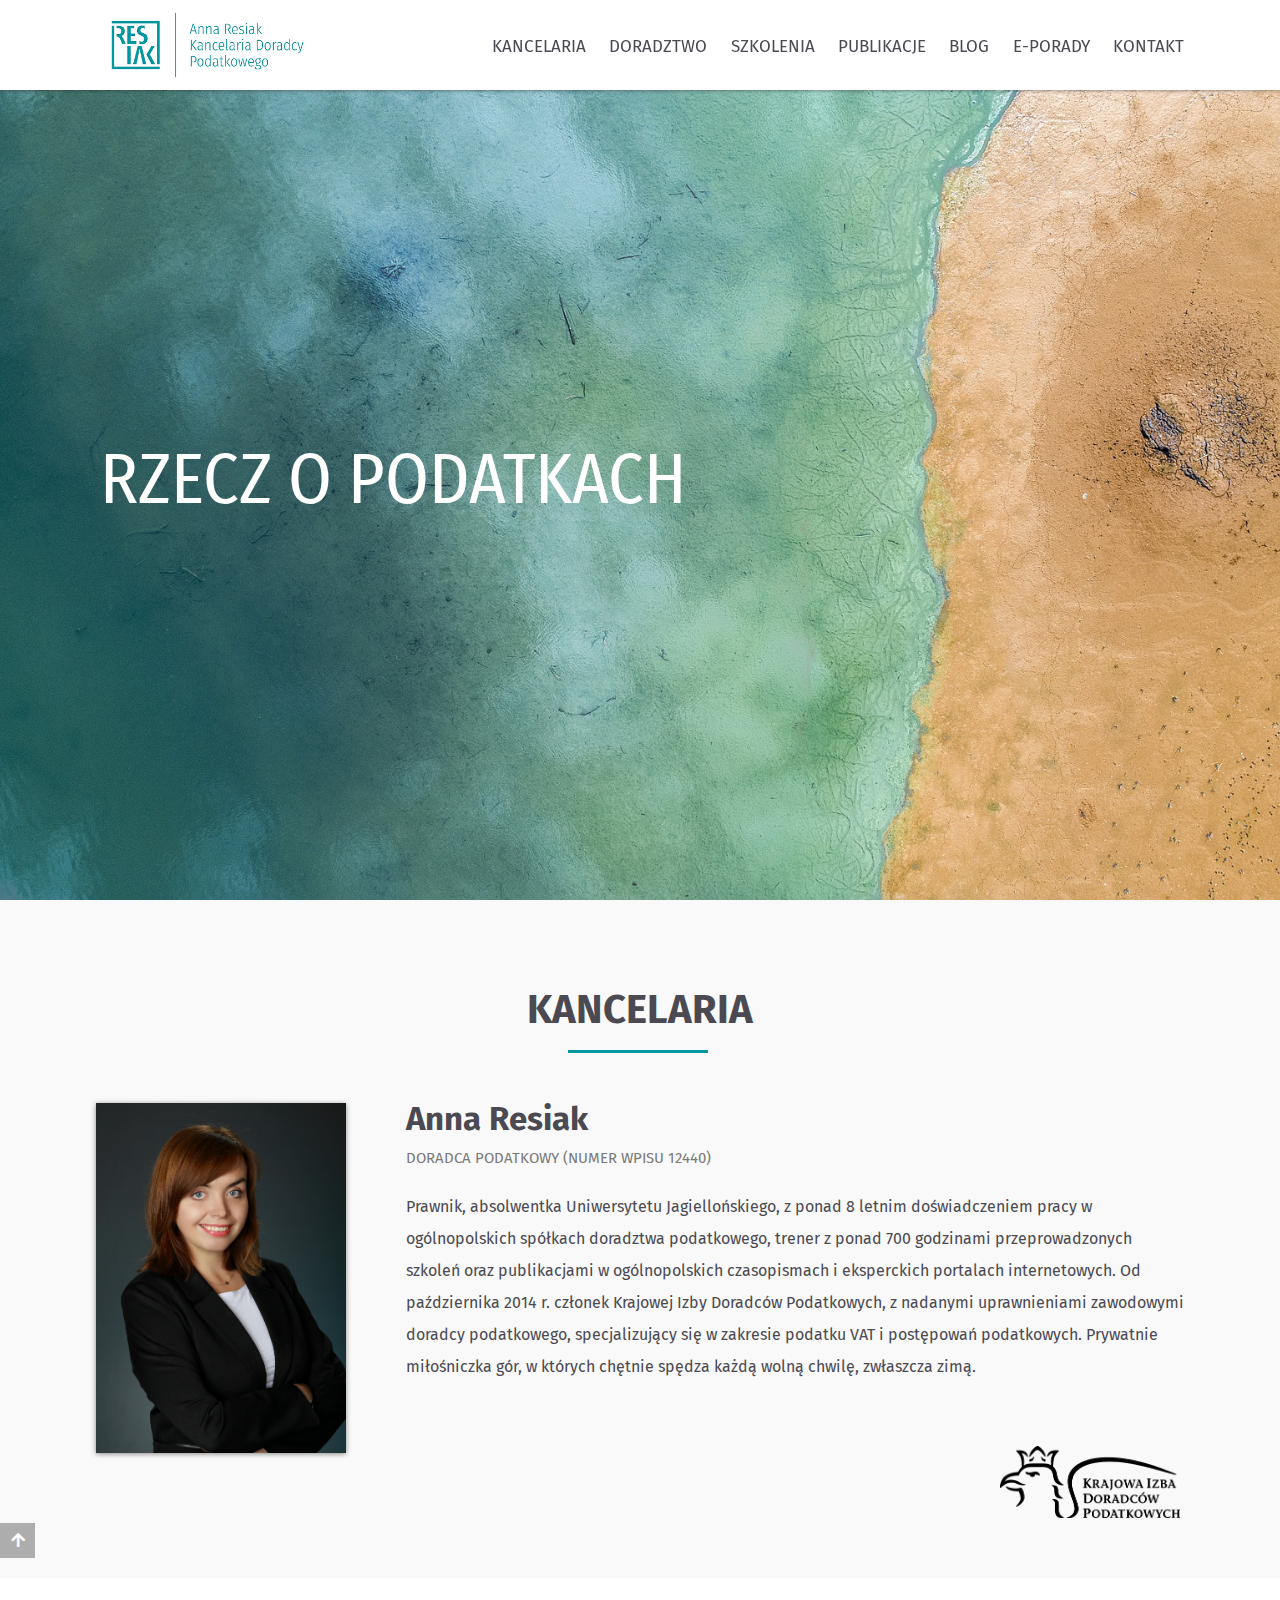
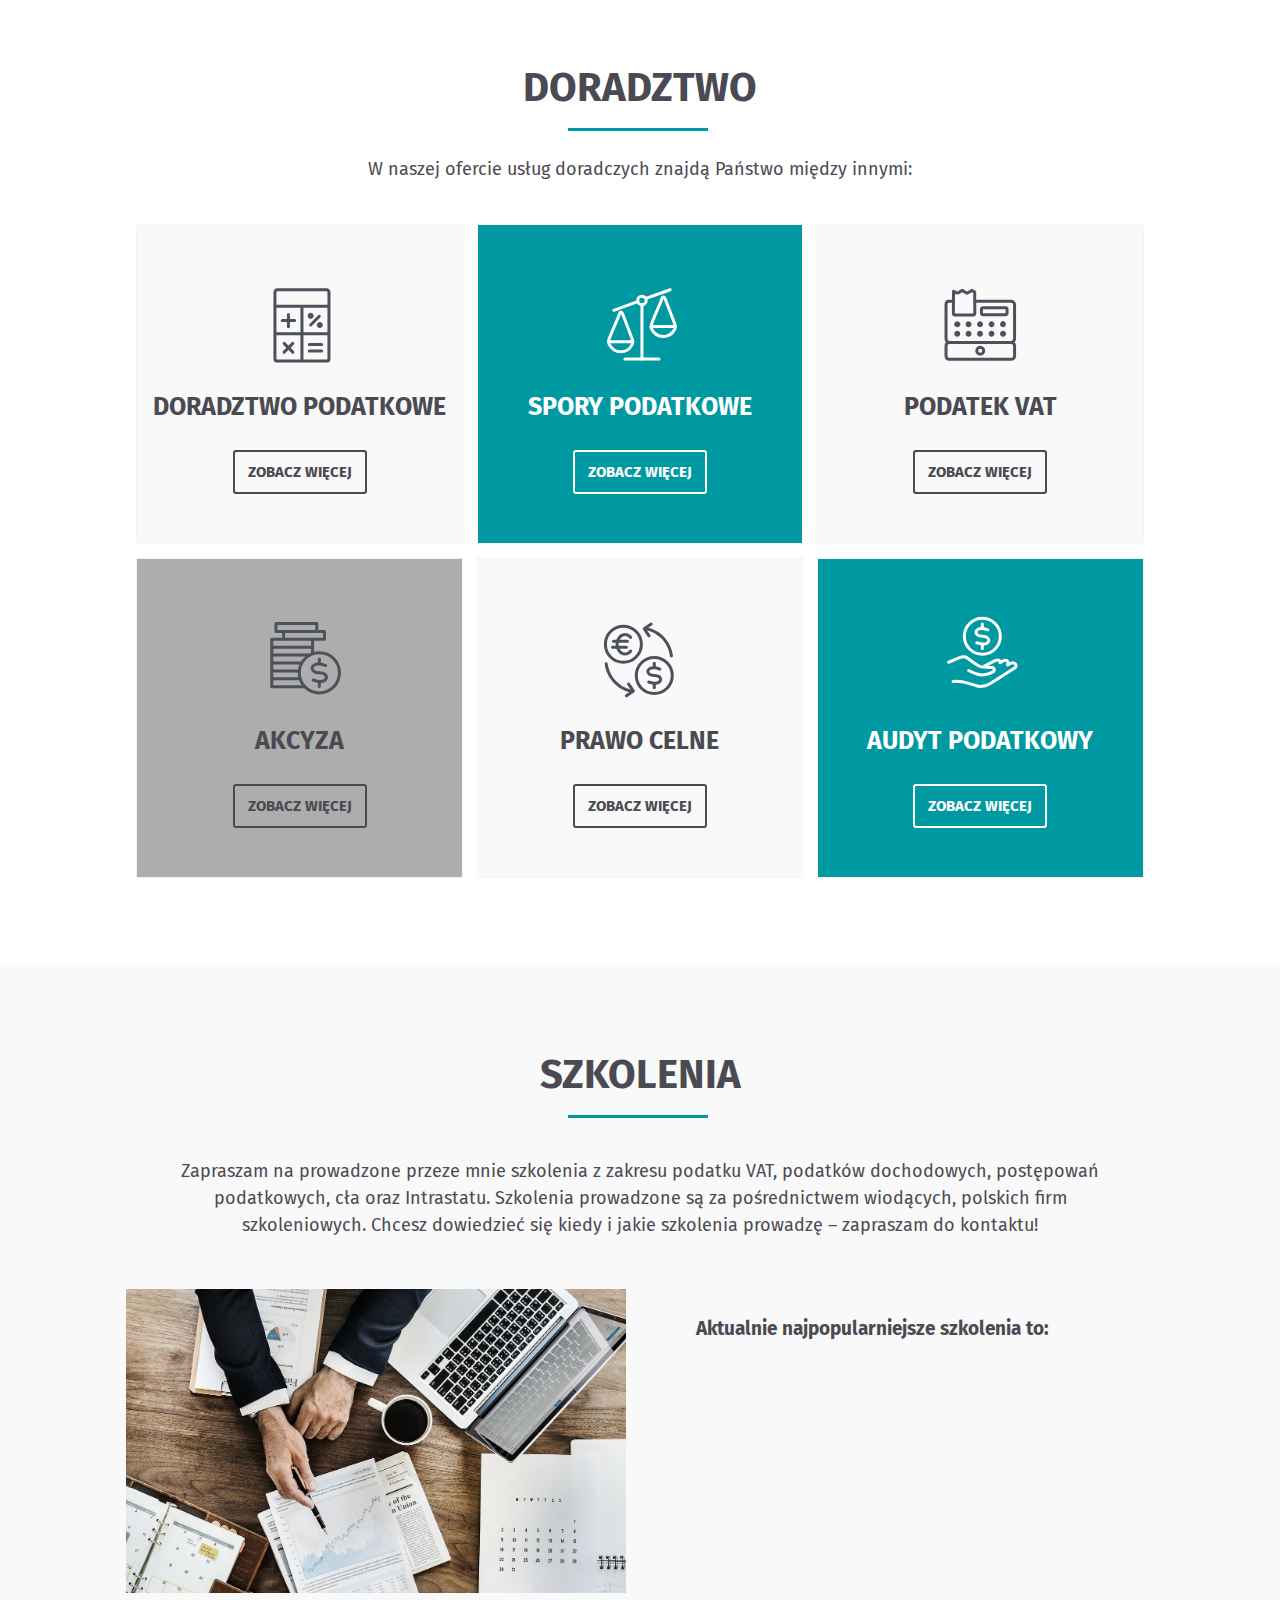
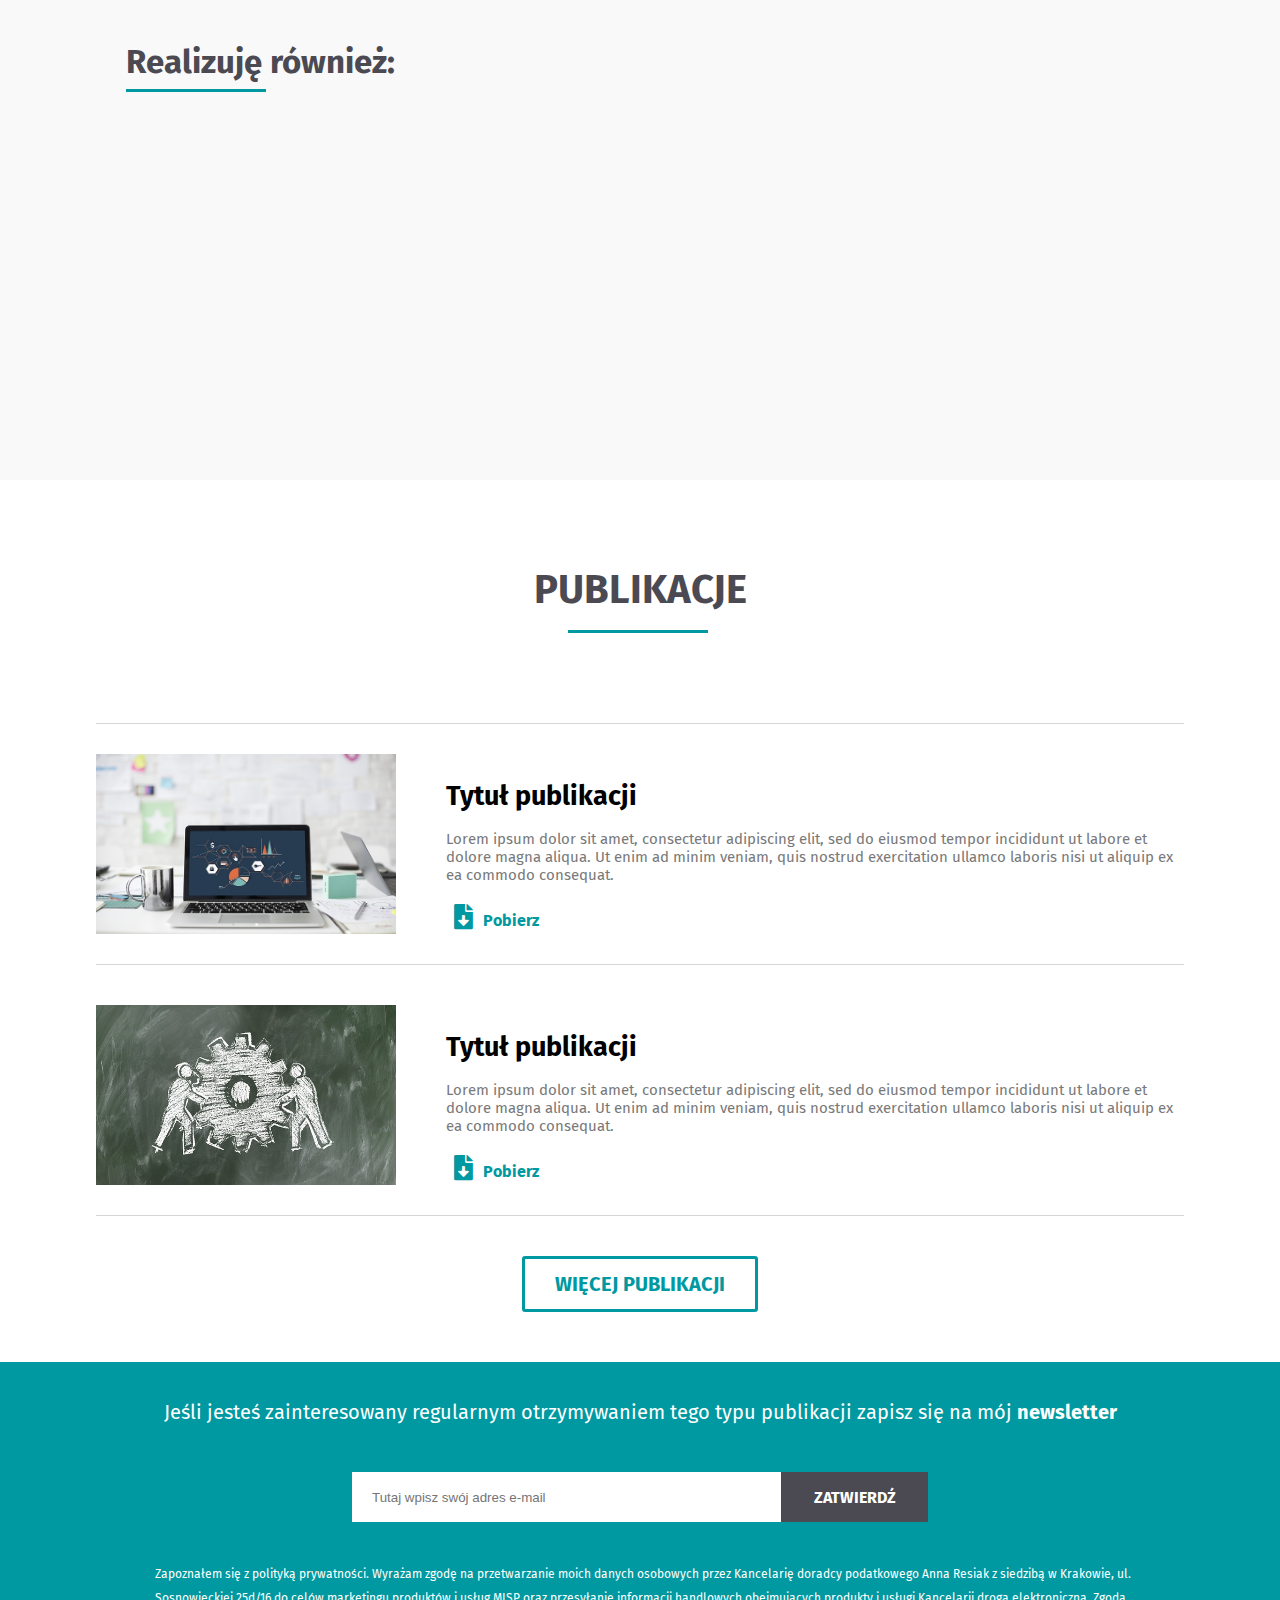
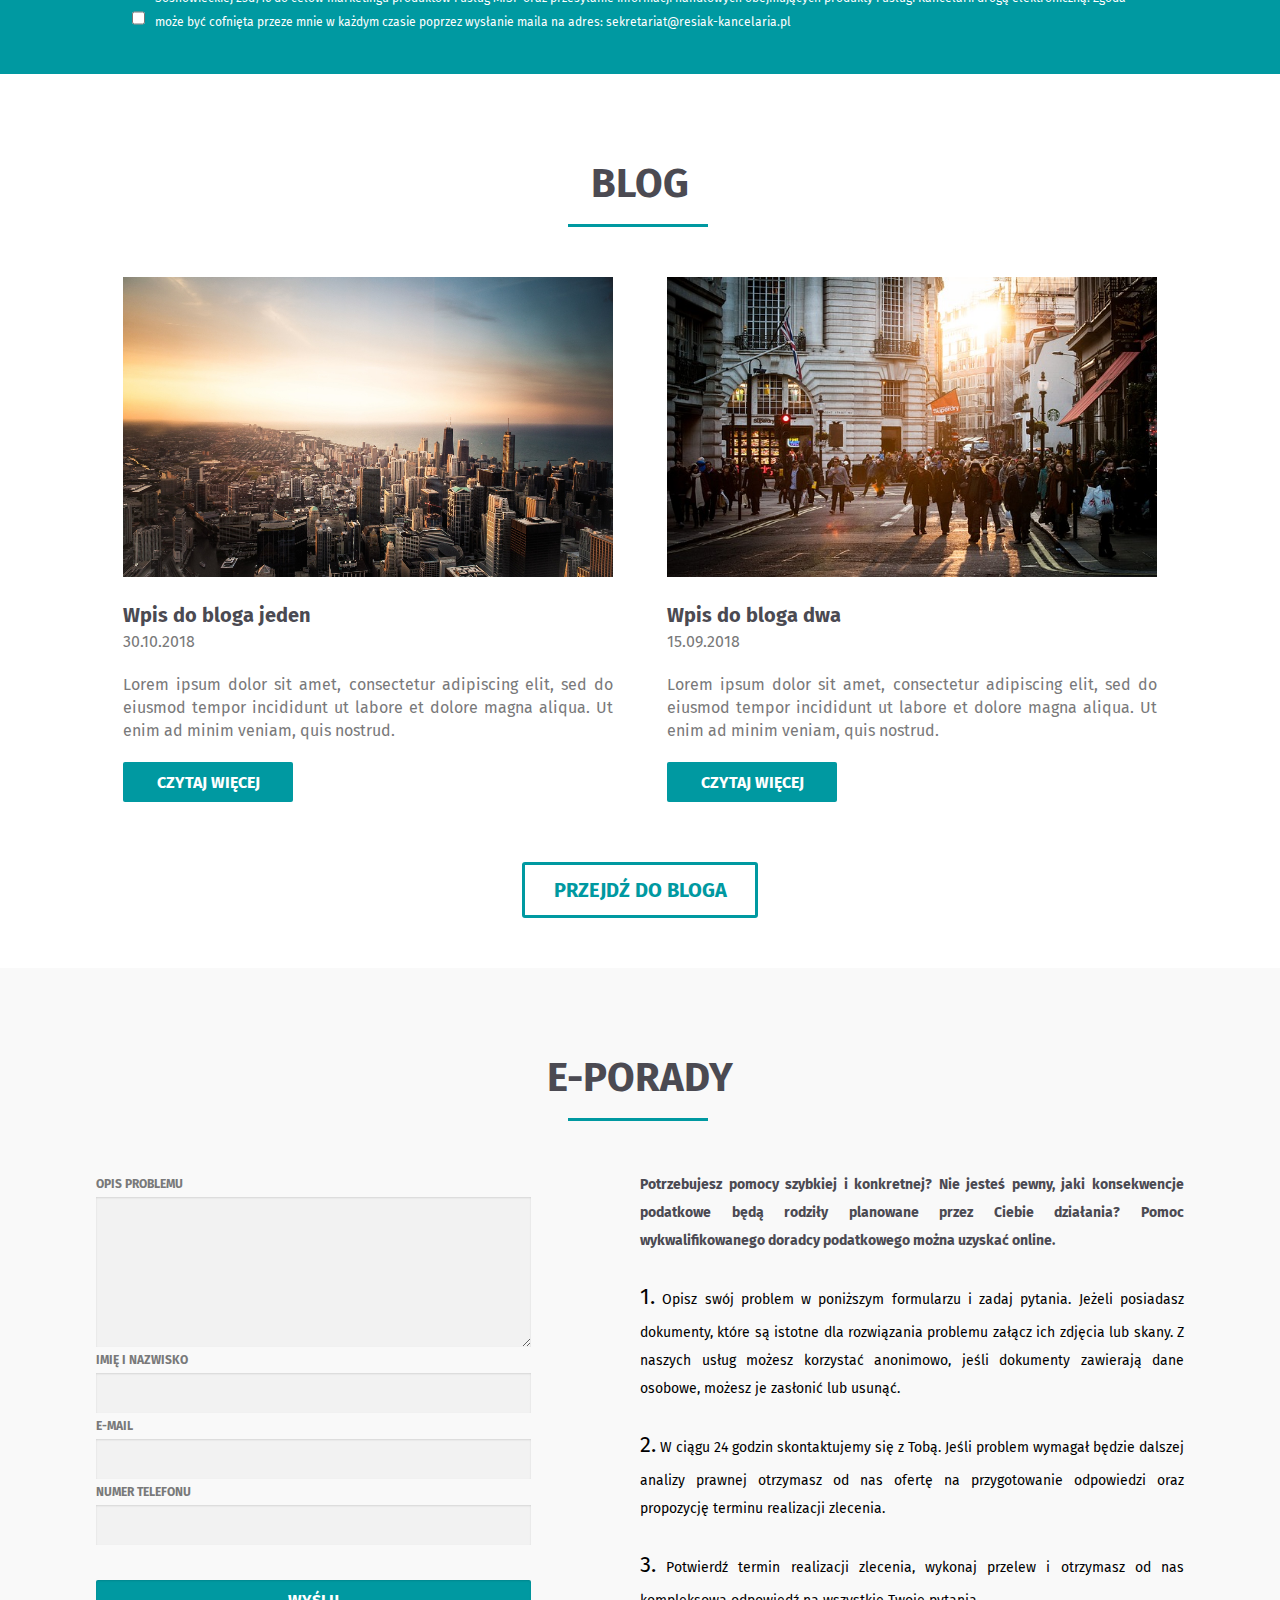
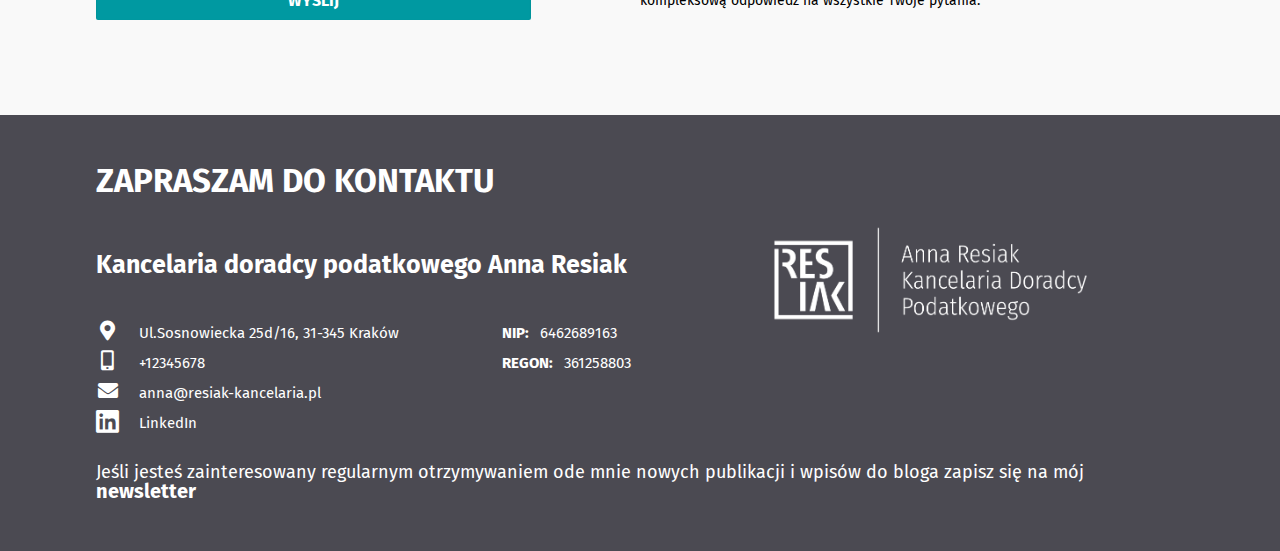
==== commit e0c49ed0: "Added little changes to logotype, colors and newsletter" ====
--- a/index.html
+++ b/index.html
@@ -4,8 +4,9 @@
     <meta charset="utf-8">
     <meta name="viewport" content="width=device-width, initial-scale=1.0">
     <meta name="author" content="Marta Jablonska">
+    <meta name="description" content="Kancelaria prawna specjalizująca się w doradztwie dla klientów biznesowych oraz indywidualnych w zakresie prawa podatkowego, VAT, akcyzy i cła">
+    <meta name="keywords" content="doradca podatkowy, doradztwo podatkowe, VAT, akcyza, cło, kontrola podatkowa, szkolenia podatkowe, podatki, zmiany w VAT, zmiany w CIT, prawnik Kraków">
     <title>Kancelaria podatkowa Anna Resiak</title>
-    <!--może tu jeszcze dodam coś od seo-->
     <link href="css/style.css" rel="stylesheet">
     <link rel="Sortcut icon" href="img/logo/logo.jpg">
 </head>
@@ -16,7 +17,7 @@
     <header class="header_bar">
             <div class="header_container container">
             <div clas="header_logo">
-                <a href="#nav_main"><img class="logotype" src="img/logo/logotyp.png" alt="Logo Anna Resiak Kancelaria Doradcy Podatkowego"></a>
+                <a href="#nav_main"><img class="logotype" src="img/logo/logotyp_turkus.png" alt="Logo Anna Resiak Kancelaria Doradcy Podatkowego"></a>
             </div>
             <nav class="header_nav">
                 <button class="btn-nav" id="hamburger">Menu</button>
@@ -41,7 +42,7 @@
     <section class="hero">
         <span id="nav_hero"></span>
         <div class="hero_title">
-            <h1 id="typing"></h1>
+            <h1>Rzecz o podatkach</h1>
         </div>
     </section>
     
@@ -70,7 +71,7 @@
     <section class="doradztwo container">
         <span id="nav_doradztwo"></span>
         <h2>Doradztwo</h2>
-        <p>W mojej ofercie usług doradczych znajdą Państwo między innymi:</p>
+        <p>W naszej ofercie usług doradczych znajdą Państwo między innymi:</p>
         <div class="doradztwo_container">
             <div class="doradztwo_item doradztwo_item-grey" id="doradztwo">
                 <div class="doradztwo_header">
@@ -79,9 +80,9 @@
                     <button class="btn-show_more">Zobacz więcej</button>
                 </div>
                 <ul class="doradztwo_list">
-                    <li><span class="fas fa-check"></span>Zajmuję się bieżącym doradztwem podatkowym na rzecz przedsiębiorców z różnych branż. Oferuję wiele wariantów współpracy w zależności od potrzeb naszych Klientów.</li>
-                    <li><span class="fas fa-check"></span>Przygotowuję opinie i analizy prawne z zakresu podatków pośrednich, podatków dochodowych, podatku od nieruchomości oraz prawa celnego.</li>
-                    <li><span class="fas fa-check"></span>Pomagam w tworzeniu i przekształcaniu działalności gospodarczej.</li>
+                    <li><span class="fas fa-check"></span>Zajmujemy się bieżącym doradztwem podatkowym na rzecz przedsiębiorców z różnych branż. Oferujemy wiele wariantów współpracy w zależności od potrzeb naszych Klientów.</li>
+                    <li><span class="fas fa-check"></span>Przygotowujemy opinie i analizy prawne z zakresu podatków pośrednich, podatków dochodowych, podatku od nieruchomości oraz prawa celnego.</li>
+                    <li><span class="fas fa-check"></span>Pomagamy w tworzeniu i przekształcaniu działalności gospodarczej.</li>
                 </ul>
                 <button class="btn-close" aria-label="Zamknij" title="Zamknij"><span class="fas fa-times"></span>
                 </button>
@@ -94,11 +95,11 @@
                     <button class="btn-show_more">Zobacz więcej</button>
                 </div>
                 <ul class="doradztwo_list">
-                    <li><span class="fas fa-check"></span>Oferuję pomoc profesjonalnego pełnomocnika w czasie trwania kontroli podatkowej i postępowania podatkowego z zakresu podatku VAT, PIT, CIT, Akcyzy.</li>
-                    <li><span class="fas fa-check"></span>Reprezentuję klientów w postępowaniach przed sądami administracyjnymi.</li>
-                    <li><span class="fas fa-check"></span>Analizuję akta sprawy, tworzę strategie działania podczas postępowań.</li>
-                    <li><span class="fas fa-check"></span>Pomagam uzyskać rozłożenie zobowiązań podatkowych na raty.</li>
-                    <li><span class="fas fa-check"></span>Pomagam w przygotowaniu wniosków o wydanie interpretacji indywidualnej.</li>
+                    <li><span class="fas fa-check"></span>Oferujemy pomoc profesjonalnego pełnomocnika w czasie trwania kontroli podatkowej i postępowania podatkowego z zakresu podatku VAT, PIT, CIT, Akcyzy.</li>
+                    <li><span class="fas fa-check"></span>Reprezentujemy klientów w postępowaniach przed sądami administracyjnymi.</li>
+                    <li><span class="fas fa-check"></span>Analizujemy akta sprawy, tworzymy strategie działania podczas postępowań.</li>
+                    <li><span class="fas fa-check"></span>Pomagamy uzyskać rozłożenie zobowiązań podatkowych na raty.</li>
+                    <li><span class="fas fa-check"></span>Pomagamy w przygotowaniu wniosków o wydanie interpretacji indywidualnej.</li>
                 </ul>
                 <button class="btn-close" aria-label="Zamknij" title="Zamknij"><span class="fas fa-times"></span></button>
             </div>
@@ -110,10 +111,10 @@
                     <button class="btn-show_more">Zobacz więcej</button>
                 </div>
                 <ul class="doradztwo_list">
-                    <li><span class="fas fa-check"></span>Przygotowuję opinie i analizy z zakresu podatku VAT.</li>
-                    <li><span class="fas fa-check"></span>Tworzę regulaminy i instrukcje wewnętrzne m.in. z zakresu weryfikacji dostawców, dokumentowania obrotu międzynarodowego, wystawiania faktur i prowadzenia dokumentacji podatkowej, obowiązku stosowania VAT marży.</li>
-                    <li><span class="fas fa-check"></span>Dokonuję weryfikacji prawidłowości odliczania podatku VAT, przygotowujemy analizy z zakresu obowiązku stosowania współczynnika proporcji (struktury) i tzw. preproporcji.</li>
-                    <li><span class="fas fa-check"></span>Dokonuję analizy możliwości stosowania zwolnień podatkowych.</li>
+                    <li><span class="fas fa-check"></span>Przygotowujemy opinie i analizy z zakresu podatku VAT.</li>
+                    <li><span class="fas fa-check"></span>Tworzymy regulaminy i instrukcje wewnętrzne m.in. z zakresu weryfikacji dostawców, dokumentowania obrotu międzynarodowego, wystawiania faktur i prowadzenia dokumentacji podatkowej, obowiązku stosowania VAT marży.</li>
+                    <li><span class="fas fa-check"></span>Dokonujemy weryfikacji prawidłowości odliczania podatku VAT, przygotowujemy analizy z zakresu obowiązku stosowania współczynnika proporcji (struktury) i tzw. preproporcji.</li>
+                    <li><span class="fas fa-check"></span>Dokonujemy analizy możliwości stosowania zwolnień podatkowych.</li>
                 </ul>
                 <button class="btn-close"><span class="fas fa-times" aria-label="Zamknij" title="Zamknij"></span></button>
             </div>
@@ -125,10 +126,10 @@
                     <button class="btn-show_more">Zobacz więcej</button>
                 </div>
                 <ul class="doradztwo_list">
-                    <li><span class="fas fa-check"></span>Oferuję pomoc w rozpoczęciu działalności podlegającej opodatkowaniu akcyzą oraz prowadzę bieżące doradztwo dla podatników podatku akcyzowego.</li>
-                    <li><span class="fas fa-check"></span>Przygotowuję opinie i analizy z zakresu akcyzy.</li>
-                    <li><span class="fas fa-check"></span>Analizuję możliwość stosowania zwolnień oraz preferencyjnych stawek akcyzy.</li>
-                    <li><span class="fas fa-check"></span>Sprawdzam czy prowadzona działalność rodzi jakiekolwiek obowiązki na gruncie podatku akcyzowego.</li>
+                    <li><span class="fas fa-check"></span>Oferujemy pomoc w rozpoczęciu działalności podlegającej opodatkowaniu akcyzą oraz prowadzimy bieżące doradztwo dla podatników podatku akcyzowego.</li>
+                    <li><span class="fas fa-check"></span>Przygotowujemy opinie i analizy z zakresu akcyzy.</li>
+                    <li><span class="fas fa-check"></span>Analizujemy możliwość stosowania zwolnień oraz preferencyjnych stawek akcyzy.</li>
+                    <li><span class="fas fa-check"></span>Sprawdzamy czy prowadzona działalność rodzi jakiekolwiek obowiązki na gruncie podatku akcyzowego.</li>
                 </ul>
                 <button class="btn-close"><span class="fas fa-times" aria-label="Zamknij" title="Zamknij"></span></button>
             </div>
@@ -140,9 +141,9 @@
                     <button class="btn-show_more">Zobacz więcej</button>
                 </div>
                 <ul class="doradztwo_list">
-                    <li><span class="fas fa-check"></span>Doradzam w zakresie obowiązku składania deklaracji Intrastat.</li>
-                    <li><span class="fas fa-check"></span>Przygotowuję analizy problemów prawnych związanych z obrotem z państwami nienależącymi do UE.</li>
-                    <li><span class="fas fa-check"></span>Reprezentuję swoich Klientów w postępowaniach przed organami celnymi oraz przed sądami administracyjnymi.</li>
+                    <li><span class="fas fa-check"></span>Doradzamy w zakresie obowiązku składania deklaracji Intrastat.</li>
+                    <li><span class="fas fa-check"></span>Przygotowujemy analizy problemów prawnych związanych z obrotem z państwami nienależącymi do UE.</li>
+                    <li><span class="fas fa-check"></span>Reprezentujemy swoich Klientów w postępowaniach przed organami celnymi oraz przed sądami administracyjnymi.</li>
                 </ul>
                 <button class="btn-close"><span class="fas fa-times" aria-label="Zamknij" title="Zamknij"></span></button>
             </div>
@@ -154,11 +155,11 @@
                     <button class="btn-show_more">Zobacz więcej</button>
                 </div>
                 <ul class="doradztwo_list">
-                    <li><span class="fas fa-check"></span>Badam prawidłowość rozliczeń podatku VAT i podatku dochodowego w wybranym przez podatnika okresie.</li>
-                    <li><span class="fas fa-check"></span>Analizuję rozliczenia i dokumentowanie WDT, eksporty towarów i transakcji łańcuchowych.</li>
-                    <li><span class="fas fa-check"></span>Prowadzę audyty specjalistyczne m.in. w branży turystycznej (obowiązek stosowania VAT marży i sposób rozliczenia usług), w branży transportowej, instytucjach kultury, fundacjach i stowarzyszeniach.</li>
-                    <li><span class="fas fa-check"></span>Przeprowadzam tzw. przeglądy due dilligence w przypadku planowania przejęcia, fuzji lub zakupu innej jednostki.</li>
-                    <li><span class="fas fa-check"></span>Oferuję możliwość prowadzenia audytu u Klienta, a także zdalnie, na podstawie wybranej i przesłanej próbki dokumentów.</li>
+                    <li><span class="fas fa-check"></span>Badamy prawidłowość rozliczeń podatku VAT i podatku dochodowego w wybranym przez podatnika okresie.</li>
+                    <li><span class="fas fa-check"></span>Analizujemy rozliczenia i dokumentowanie WDT, eksporty towarów i transakcji łańcuchowych.</li>
+                    <li><span class="fas fa-check"></span>Prowadzimy audyty specjalistyczne m.in. w branży turystycznej (obowiązek stosowania VAT marży i sposób rozliczenia usług), w branży transportowej, instytucjach kultury, fundacjach i stowarzyszeniach.</li>
+                    <li><span class="fas fa-check"></span>Przeprowadzamy tzw. przeglądy due dilligence w przypadku planowania przejęcia, fuzji lub zakupu innej jednostki.</li>
+                    <li><span class="fas fa-check"></span>Oferujemy możliwość prowadzenia audytu u Klienta, a także zdalnie, na podstawie wybranej i przesłanej próbki dokumentów.</li>
                 </ul>
                 <button class="btn-close"><span class="fas fa-times" aria-label="Zamknij" title="Zamknij"></span></button>
             </div>
@@ -235,7 +236,7 @@
             <button src='publikacje.html'>Więcej publikacji</button></a>
         </div>
     </section>   
-    
+    <span id="nav_newsletter"></span>
     <section class="newsletter">
             <p>Jeśli jesteś zainteresowany regularnym otrzymywaniem tego typu publikacji zapisz się na mój <span class="bold">newsletter</span></p> 
             <form class="newsletter_form">
@@ -316,6 +317,7 @@
                         <h3>Zapraszam do kontaktu </h3>
                     </div>
                     <h4>Kancelaria doradcy podatkowego Anna Resiak</h4>
+                    
                     <div class="footer_contact">
                         <div class="footer_adres">    
                             <div class="footer_icons">
@@ -328,27 +330,26 @@
                             <div>
                                  <p>Ul.Sosnowiecka 25d/16, 31-345 Kraków</p>
                                 <p>+12345678</p>
-                                <p>biuro@resiak-kancelaria.pl</p>
+                                <p>anna@resiak-kancelaria.pl</p>
                                 <p>LinkedIn</p>
-                            </div>
+                            </div>    
                         </div>
                         <div class="footer_numbers">
-                            <p><span class="bold">NIP:</span> 123456789</p>
-                            <p><span class="bold">REGON:</span> 123456789</p>
+                            <p><span class="bold">NIP:</span> 6462689163</p>
+                            <p><span class="bold">REGON:</span> 361258803</p>
                         </div>
                     </div>
                 </div> 
                 <div class="footer_right">
                     <img src="img/logo/logotyp_white.png" class="logo_footer">
                 </div>
-                
-            </div>
+            </div>
+            <h6>Jeśli jesteś zainteresowany regularnym otrzymywaniem ode mnie nowych publikacji i wpisów do bloga zapisz się na mój <a href="#nav_newsletter" class="bold footer_news">newsletter</a></h6>
         </div>
     </footer>
         <script src="js/jquery.js"></script>
         <script src="js/scroll.js"></script>
         <script src="js/expand.js"></script>
-        <script src="js/typing.js"></script>
         <script src="js/slide.js"></script>
         <script src="js/menu.js"></script>
         <script src="js/sticky.js"></script>
--- a/css/style.css
+++ b/css/style.css
@@ -118,7 +118,7 @@
   display: table;
   height: 3px;
   width: 140px;
-  background-color: #1D9A9E;
+  background-color: #0099A1;
   position: relative;
   top: 10px;
   left: 32%; }
@@ -139,6 +139,11 @@
   font-size: 15px;
   text-transform: uppercase;
   margin-bottom: 25px; }
+
+h6 {
+  font-size: 18px;
+  padding-top: 25px;
+  margin: auto; }
 
 p {
   line-height: 2;
@@ -184,7 +189,7 @@
     display: table;
     height: 3px;
     width: 100px;
-    background-color: #1D9A9E;
+    background-color: #0099A1;
     position: relative;
     top: 10px;
     left: 27%; } }
@@ -194,13 +199,13 @@
 
 .btn-turkus {
   border-radius: 2px;
-  background-color: #1D9A9E;
+  background-color: #0099A1;
   color: #ffffff;
   font-weight: bold;
   text-transform: uppercase; }
 
 .btn-turkus:hover {
-  background-color: #1eb2b7; }
+  background-color: #00ADB1; }
 
 .btn-other_page {
   display: -webkit-box;
@@ -212,8 +217,8 @@
   margin: auto;
   margin-bottom: 50px; }
   .btn-other_page button {
-    border: 3px solid #1D9A9E;
-    color: #1D9A9E;
+    border: 3px solid #0099A1;
+    color: #0099A1;
     border-radius: 3px;
     width: 230px;
     height: 50px;
@@ -222,7 +227,7 @@
     font-weight: bold; }
   .btn-other_page button:hover {
     color: #ffffff;
-    background-color: #1D9A9E; }
+    background-color: #0099A1; }
 
 .btn-top {
   width: 35px;
@@ -233,7 +238,7 @@
     color: #ffffff; }
 
 .btn-top:hover {
-  background-color: #1D9A9E; }
+  background-color: #0099A1; }
 
 .stick {
   position: fixed;
@@ -356,7 +361,7 @@
       color: #4B4A52;
       font-weight: 400; }
     .header_menu li a:hover {
-      color: #1D9A9E; }
+      color: #0099A1; }
   @media (max-width: 1200px) {
     .header_menu {
       width: 90%; } }
@@ -440,14 +445,14 @@
       color: #4B4A52;
       font-weight: 400; }
     .header_publikacje li a:hover {
-      color: #1D9A9E; }
+      color: #0099A1; }
   @media (max-width: 550px) {
     .header_publikacje {
       width: 100%; } }
 
 .hero {
   height: 100vh;
-  background: url(../../img/backgrounds/morze.jpg);
+  background: url(../img/backgrounds/morze.jpg);
   background-size: cover;
   background-position: center;
   background-attachment: fixed;
@@ -694,7 +699,7 @@
     color: #4B4A52; }
 
 .doradztwo_item-turkus {
-  background-color: #1D9A9E; }
+  background-color: #0099A1; }
   .doradztwo_item-turkus h4 {
     color: #ffffff; }
   .doradztwo_item-turkus .btn-show_more {
@@ -702,7 +707,7 @@
     color: #ffffff; }
     .doradztwo_item-turkus .btn-show_more:hover {
       background-color: #ffffff;
-      color: #1eb2b7; }
+      color: #00ADB1; }
   .doradztwo_item-turkus .doradztwo_list li {
     color: #ffffff; }
   .doradztwo_item-turkus .btn-close {
@@ -946,7 +951,7 @@
     display: table;
     height: 3px;
     width: 140px;
-    background-color: #1D9A9E;
+    background-color: #0099A1;
     position: relative;
     top: 10px;
     left: 0%; }
@@ -1047,8 +1052,8 @@
   margin: auto;
   margin-bottom: 50px; }
   .btn-other_page button {
-    border: 3px solid #1D9A9E;
-    color: #1D9A9E;
+    border: 3px solid #0099A1;
+    color: #0099A1;
     border-radius: 3px;
     width: 230px;
     height: 50px;
@@ -1057,7 +1062,7 @@
     font-weight: bold; }
   .btn-other_page button:hover {
     color: #ffffff;
-    background-color: #1D9A9E; }
+    background-color: #0099A1; }
 
 .posts {
   padding-top: 50px;
@@ -1188,11 +1193,11 @@
   padding-bottom: 30px;
   border-bottom: 1px solid #d6d6d6; }
   .publikacje_item button {
-    color: #1D9A9E;
+    color: #0099A1;
     font-weight: bold;
     width: 100px; }
   .publikacje_item button:hover {
-    color: #1eb2b7; }
+    color: #00ADB1; }
   .publikacje_item .icon-btn {
     margin-right: 10px;
     font-size: 25px; }
@@ -1215,7 +1220,7 @@
           align-items: center;
   margin: auto;
   padding-top: 30px;
-  background-color: #1D9A9E; }
+  background-color: #0099A1; }
   .newsletter p {
     color: #ffffff;
     font-size: 20px;
@@ -1248,7 +1253,7 @@
     font-weight: bold;
     text-transform: uppercase; }
   .newsletter_form button:hover {
-    background-color: #1eb2b7; }
+    background-color: #00ADB1; }
 
 .checkbox {
   display: -webkit-box;
@@ -1388,7 +1393,7 @@
       -webkit-box-shadow: 0 1px 2px rgba(0, 0, 0, 0.12) inset;
               box-shadow: 0 1px 2px rgba(0, 0, 0, 0.12) inset; }
     .porady_form form button:hover {
-      background-color: #1eb2b7; }
+      background-color: #00ADB1; }
 
 .porady_descr {
   width: 50%; }
@@ -1560,6 +1565,11 @@
   .footer_contact {
     width: 90%; } }
 
+.footer_news {
+  font-size: 20px;
+  -ms-flex-item-align: center;
+      align-self: center; }
+
 @media (max-width: 600px) {
   .footer_contact {
     display: -webkit-box;
